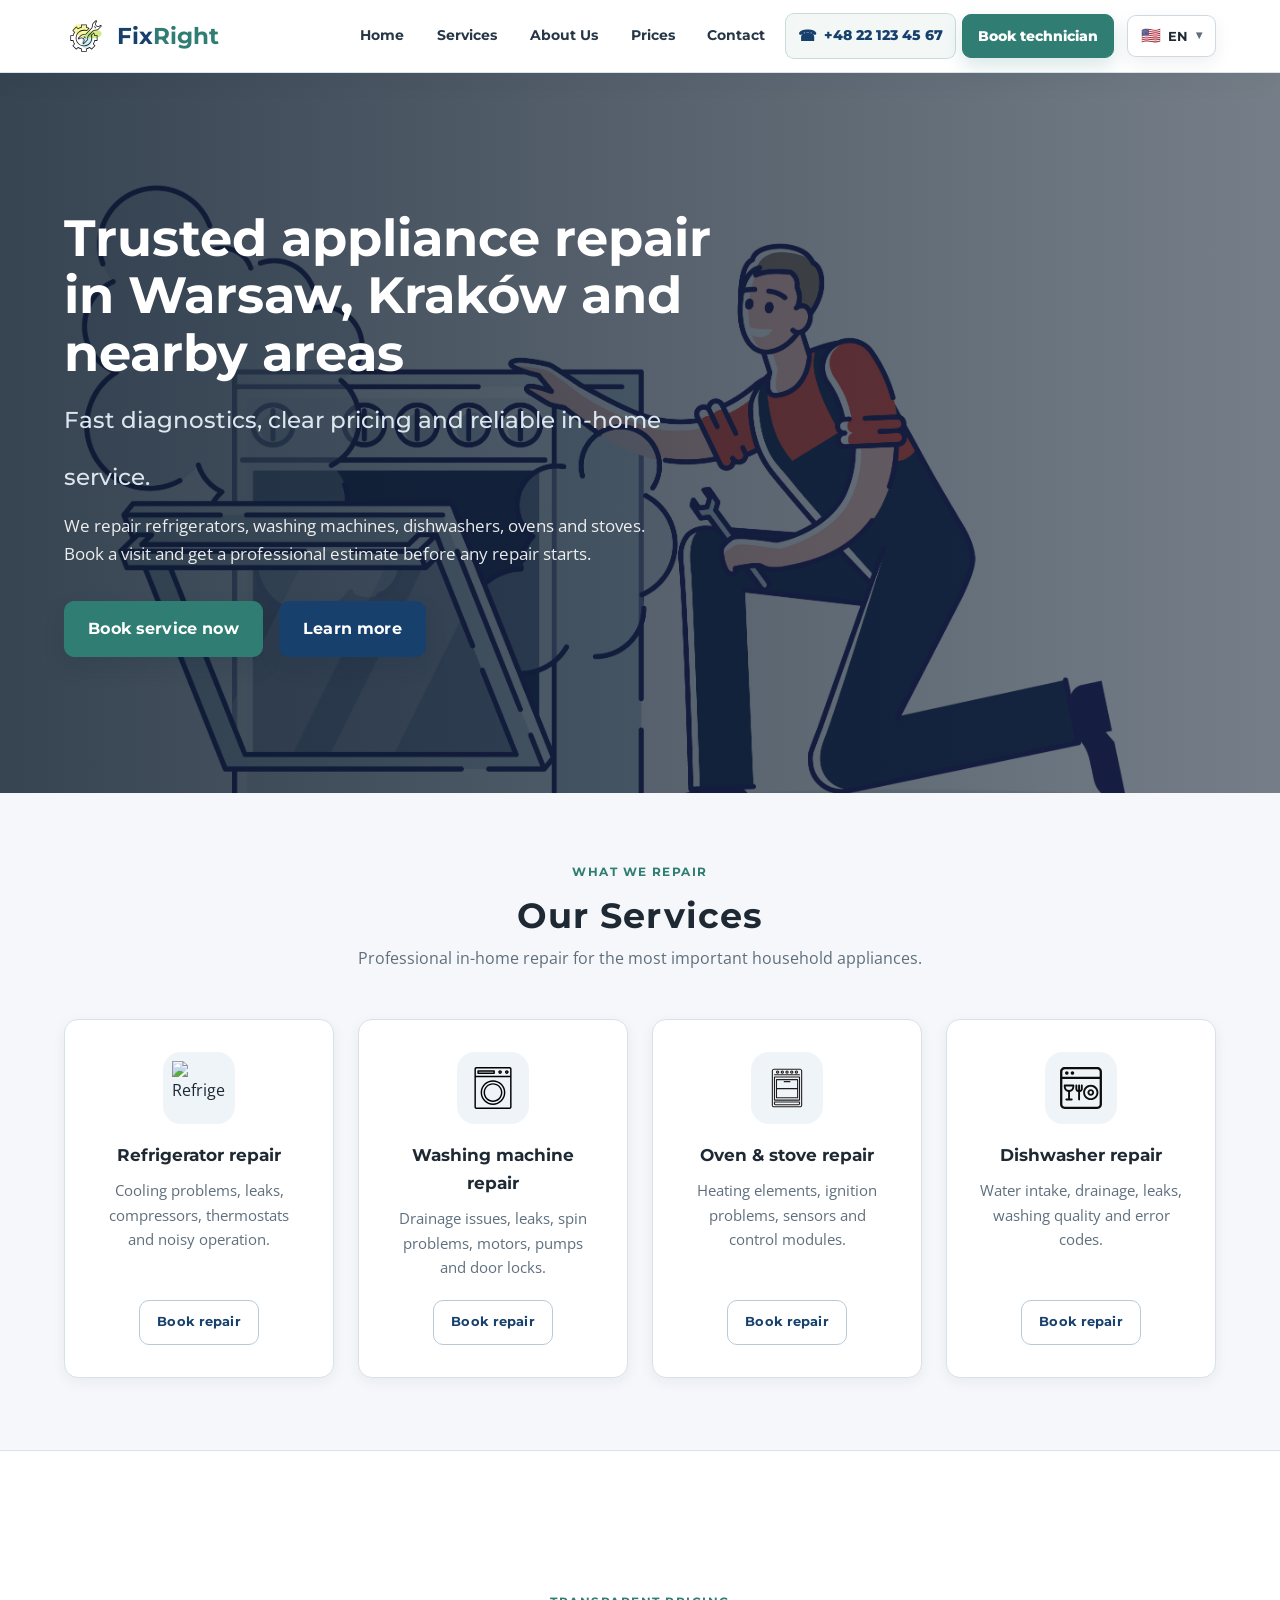
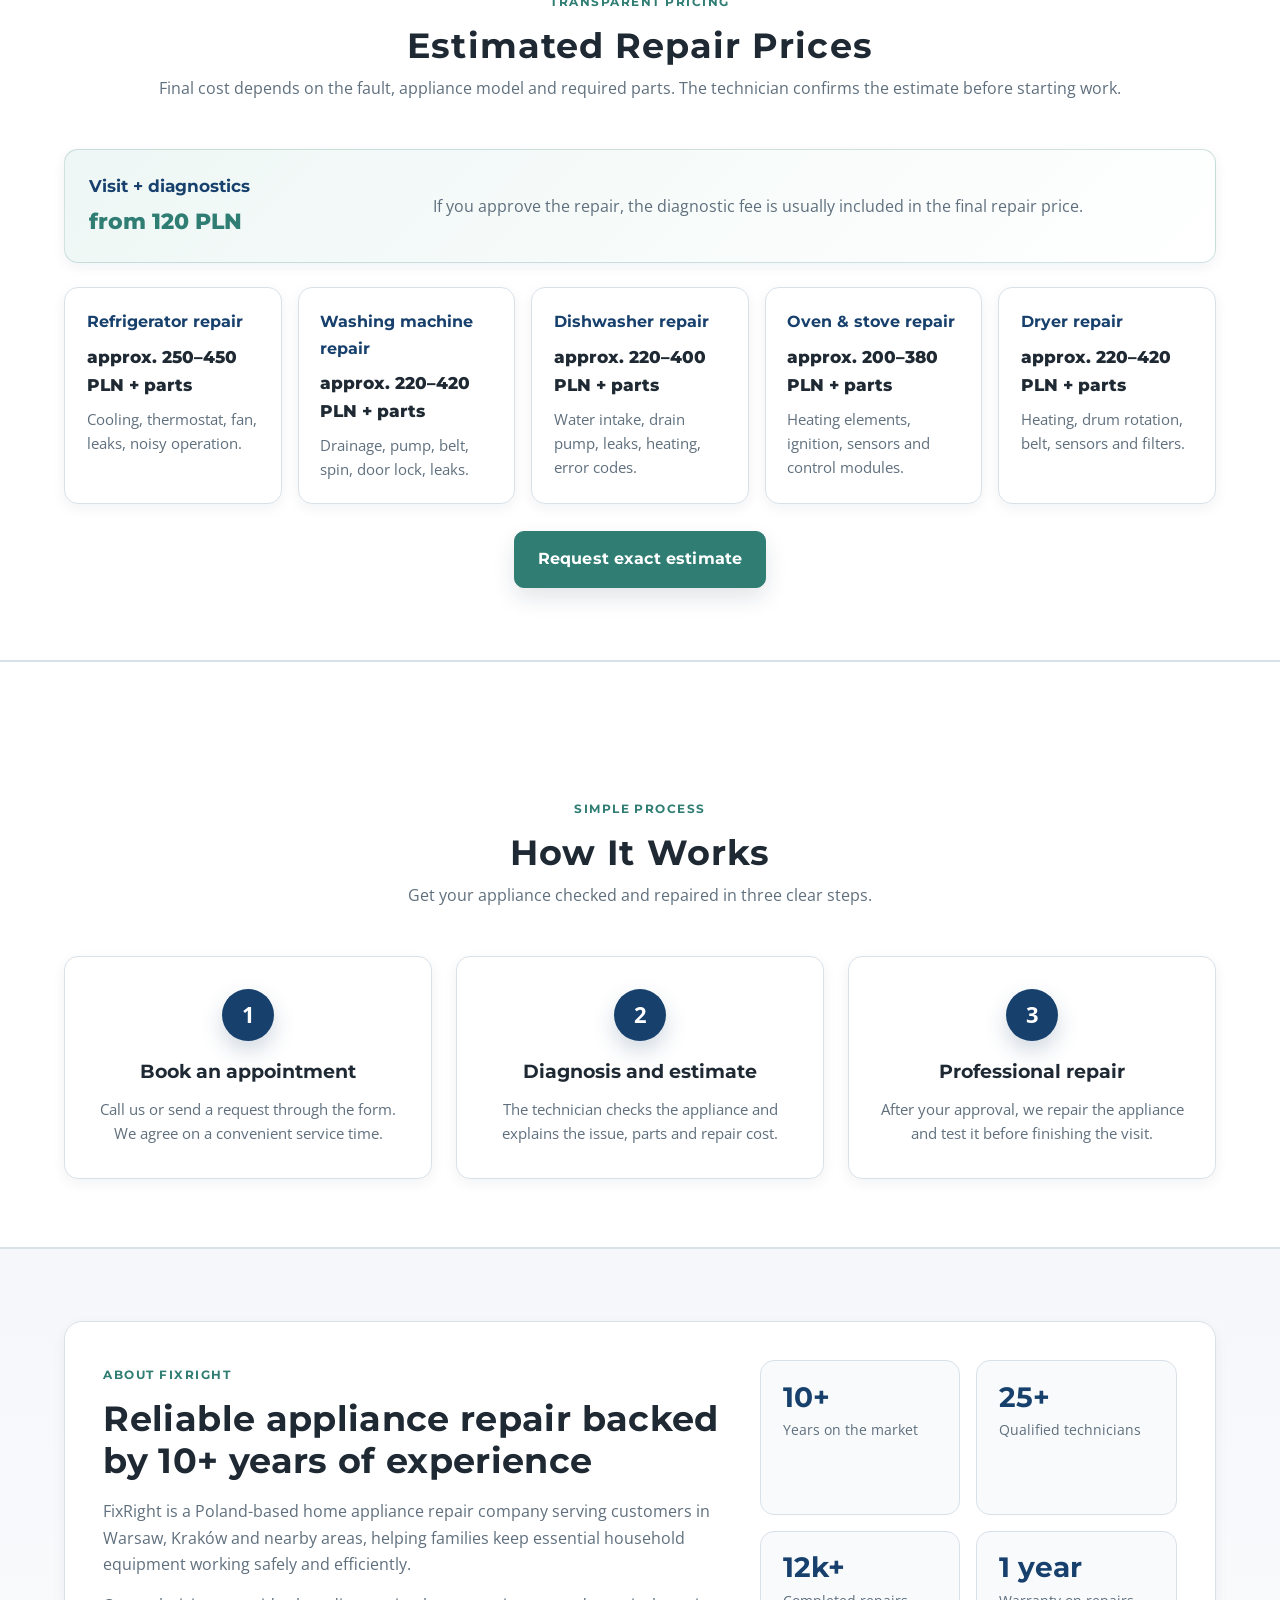
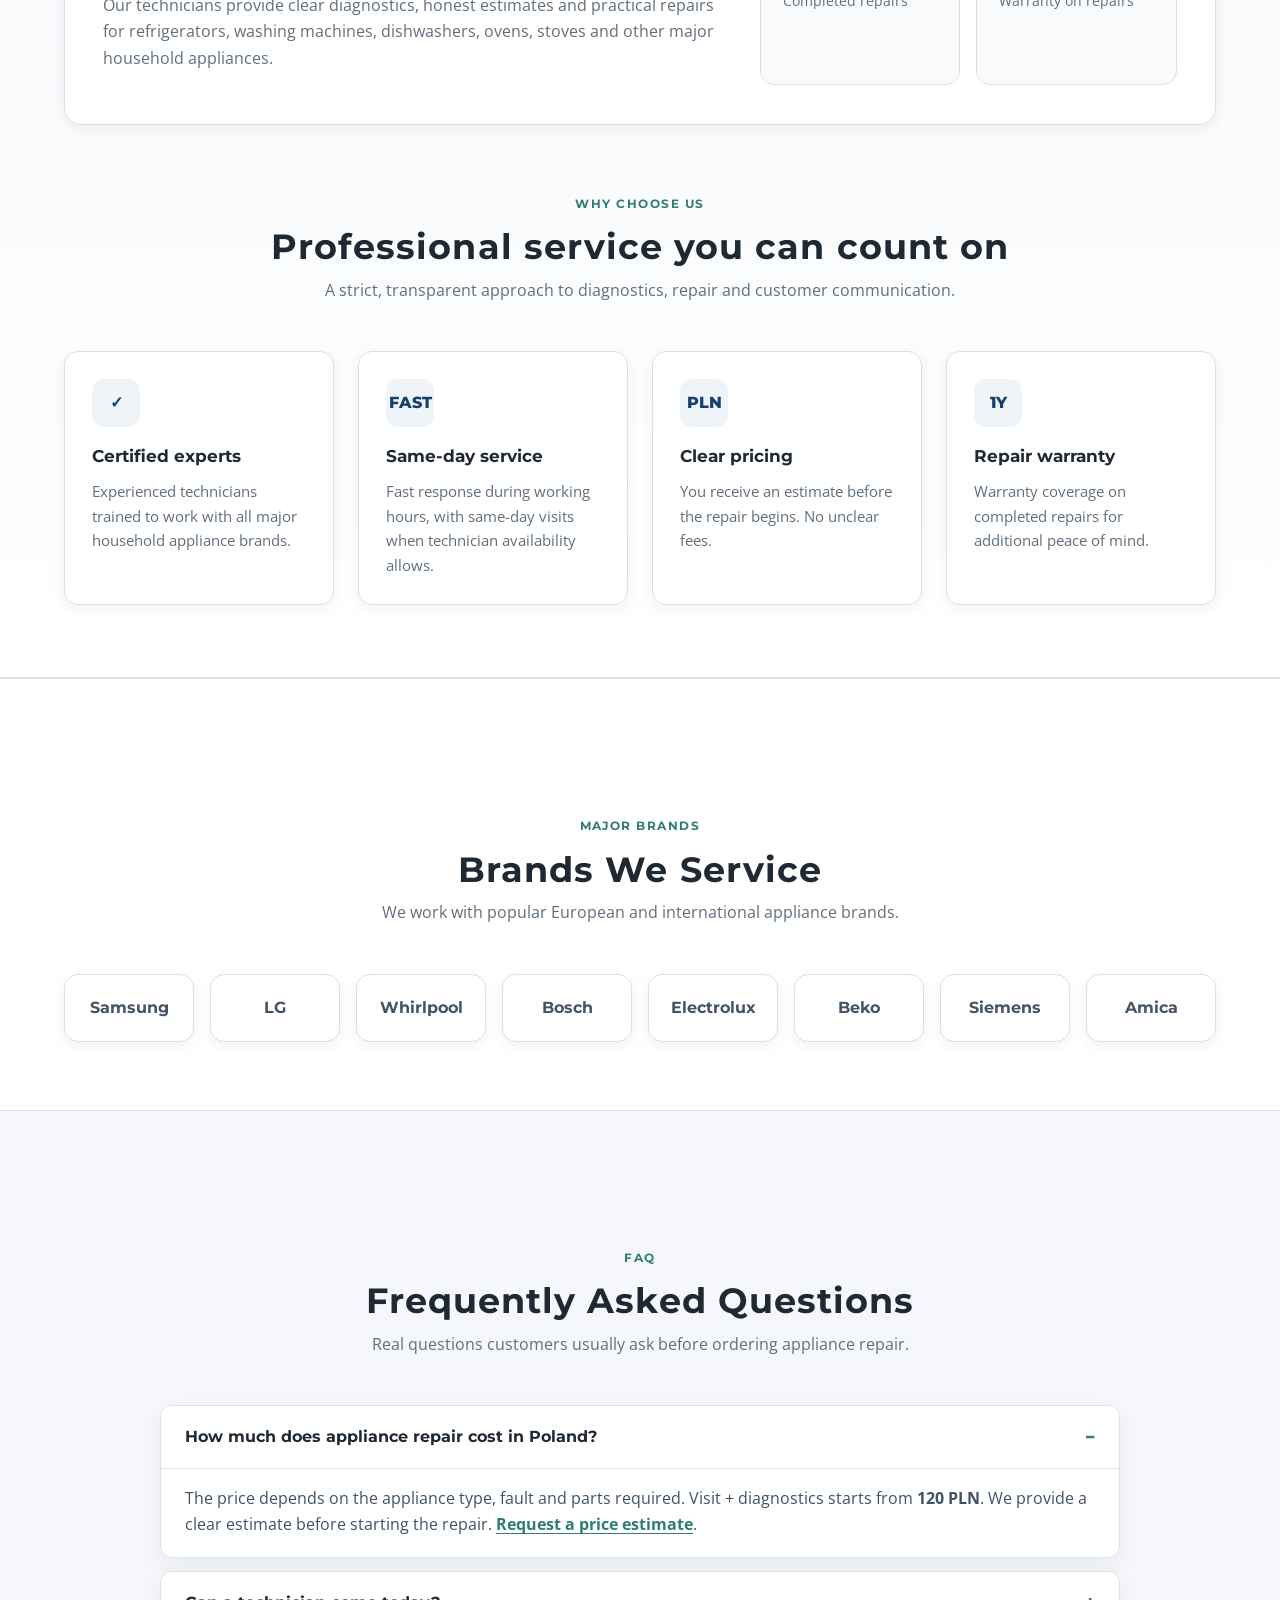
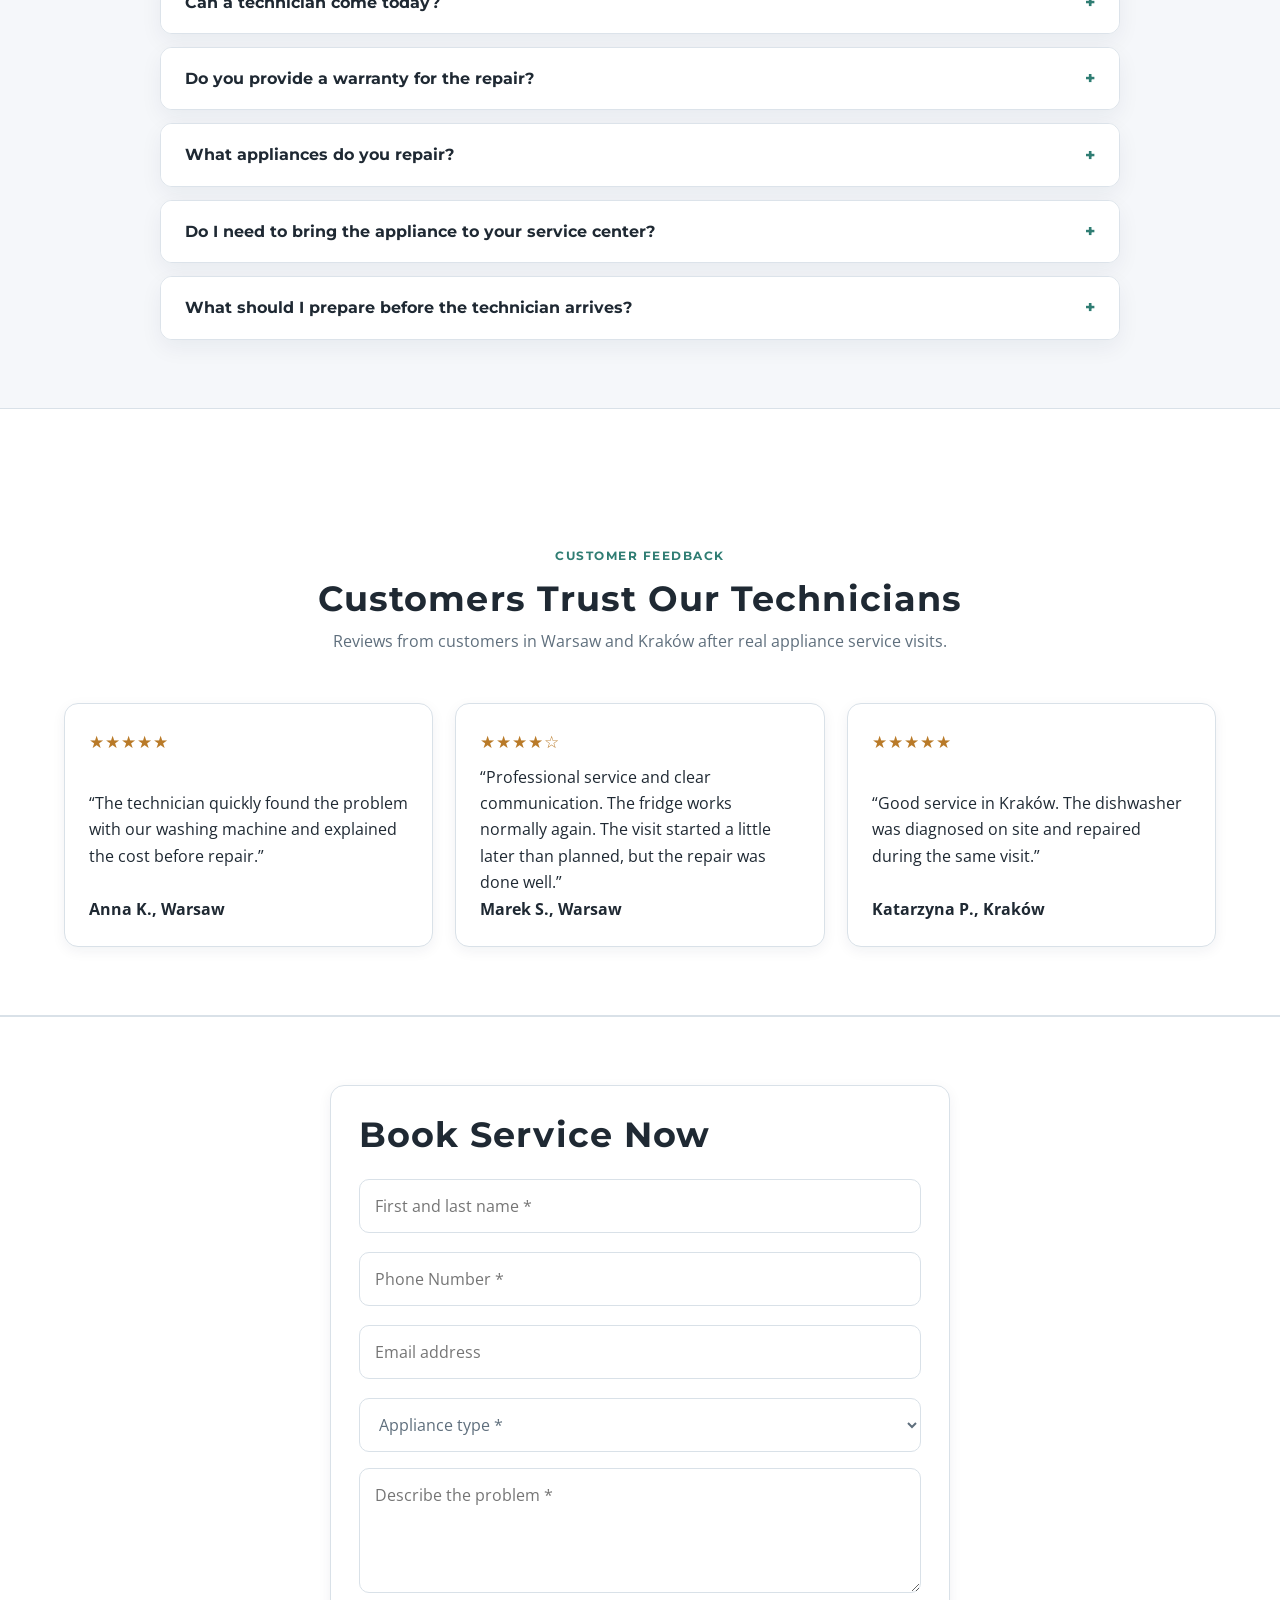
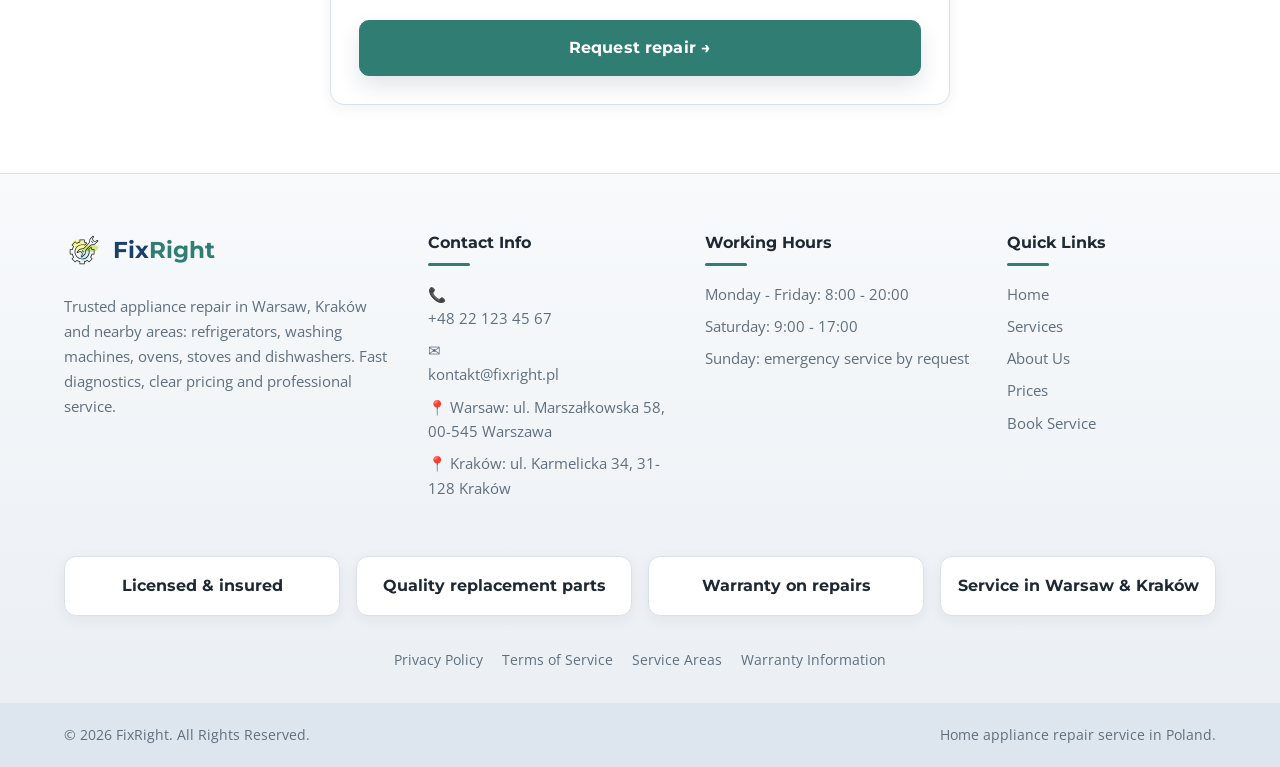
==== frontend/mainpage/index.html @ 7b1d6828 "Update frontend" ====
<!DOCTYPE html>
<html lang="en">
<head>
  <meta charset="UTF-8" />
  <meta name="viewport" content="width=device-width, initial-scale=1.0" />
  <title>FixRight — Trusted Appliance Repair</title>
  <link rel="stylesheet" href="style.css" />
  <link rel="preconnect" href="https://fonts.googleapis.com" />
  <link href="https://fonts.googleapis.com/css2?family=Montserrat:wght@400;600;700&family=Open+Sans:wght@400;600&display=swap" rel="stylesheet" />
</head>
<body>
  <header class="site-header" id="site-header">
    <div class="container header-inner">
      <a href="#home" class="logo" aria-label="FixRight Home">
        <img src="logo.svg" alt="FixRight Logo" class="logo-img">
        <span class="logo-text">Fix<strong>Right</strong></span>
      </a>

      <div class="header-actions">
        <nav class="nav" role="navigation" aria-label="Main navigation">
          <a href="#home" class="nav-link" data-i18n="nav.home">Home</a>
          <a href="#services" class="nav-link" data-i18n="nav.services">Services</a>
          <a href="#about" class="nav-link" data-i18n="nav.about">About Us</a>
          <a href="#prices" class="nav-link" data-i18n="nav.prices">Prices</a>
          <a href="#booking" class="nav-link" data-i18n="nav.contact">Contact</a>
          <a href="tel:+48221234567" class="header-phone" aria-label="Call FixRight">
            <span class="phone-icon">☎</span>
            <span class="phone-text">+48 22 123 45 67</span>
          </a>
          <a href="#booking" class="header-cta" data-i18n="header.cta">Book technician</a>

          <div class="language-menu" id="language-menu">
            <button class="language-btn" type="button" id="language-btn" aria-haspopup="true" aria-expanded="false">
              <span class="language-flag" id="current-flag">🇺🇸</span>
              <span class="language-label" id="current-lang">EN</span>
              <span class="language-arrow">▾</span>
            </button>
            <div class="language-dropdown" id="language-dropdown" role="menu">
              <button type="button" class="language-option active" data-lang="en" data-flag="🇺🇸" data-label="EN" role="menuitem"><span>🇺🇸</span><span>English</span></button>
              <button type="button" class="language-option" data-lang="pl" data-flag="🇵🇱" data-label="PL" role="menuitem"><span>🇵🇱</span><span>Polski</span></button>
              <button type="button" class="language-option" data-lang="uk" data-flag="🇺🇦" data-label="UA" role="menuitem"><span>🇺🇦</span><span>Українська</span></button>
            </div>
          </div>
        </nav>

        <button class="hamburger" aria-label="Toggle menu" aria-expanded="false" id="hamburger" type="button">
          <span></span><span></span><span></span>
        </button>
      </div>
    </div>
  </header>

  <main>
    <section class="hero" id="home">
      <div class="hero-bg"></div>
      <div class="container hero-inner">
        <div class="hero-content">
          <h1 class="hero-title" data-i18n="hero.title">Trusted appliance repair in Warsaw, Kraków and nearby areas<br><span>Fast diagnostics, clear pricing and reliable in-home service.</span></h1>
          <p class="hero-subtitle" data-i18n="hero.subtitle">We repair refrigerators, washing machines, dishwashers, ovens and stoves. Book a visit and get a professional estimate before any repair starts.</p>
          <div class="hero-actions">
            <a href="#booking" class="btn btn-primary" data-i18n="hero.book">Book service now</a>
            <a href="#services" class="btn btn-blue" data-i18n="hero.learn">Learn more</a>
          </div>
        </div>
      </div>
    </section>

    <section class="services" id="services">
      <div class="container">
        <div class="section-header">
          <span class="section-kicker" data-i18n="services.kicker">What we repair</span>
          <h2 class="section-title" data-i18n="services.title">Our Services</h2>
          <p data-i18n="services.subtitle">Professional in-home repair for the most important household appliances.</p>
        </div>
        <div class="services-grid">
          <article class="service-card">
            <div class="icon"><img src="refrigerator.svg" alt="Refrigerator"></div>
            <h3 data-i18n="services.fridge.title">Refrigerator repair</h3>
            <p data-i18n="services.fridge.text">Cooling problems, leaks, compressors, thermostats and noisy operation.</p>
            <a href="#booking" class="btn btn-card" data-i18n="services.card.button">Book repair</a>
          </article>
          <article class="service-card">
            <div class="icon"><img src="washer.svg" alt="Washing Machine"></div>
            <h3 data-i18n="services.washer.title">Washing machine repair</h3>
            <p data-i18n="services.washer.text">Drainage issues, leaks, spin problems, motors, pumps and door locks.</p>
            <a href="#booking" class="btn btn-card" data-i18n="services.card.button">Book repair</a>
          </article>
          <article class="service-card">
            <div class="icon"><img src="oven.svg" alt="Oven"></div>
            <h3 data-i18n="services.oven.title">Oven & stove repair</h3>
            <p data-i18n="services.oven.text">Heating elements, ignition problems, sensors and control modules.</p>
            <a href="#booking" class="btn btn-card" data-i18n="services.card.button">Book repair</a>
          </article>
          <article class="service-card">
            <div class="icon"><img src="dishwasher.svg" alt="Dishwasher"></div>
            <h3 data-i18n="services.dishwasher.title">Dishwasher repair</h3>
            <p data-i18n="services.dishwasher.text">Water intake, drainage, leaks, washing quality and error codes.</p>
            <a href="#booking" class="btn btn-card" data-i18n="services.card.button">Book repair</a>
          </article>
        </div>
      </div>
    </section>


    <section class="pricing-section" id="prices">
      <div class="container">
        <div class="section-header">
          <span class="section-kicker" data-i18n="prices.kicker">Transparent pricing</span>
          <h2 class="section-title" data-i18n="prices.title">Estimated Repair Prices</h2>
          <p data-i18n="prices.subtitle">Final cost depends on the fault, appliance model and required parts. The technician confirms the estimate before starting work.</p>
        </div>

        <div class="pricing-note">
          <div>
            <strong data-i18n="prices.diagnostic.title">Visit + diagnostics</strong>
            <span data-i18n="prices.diagnostic.text">from 120 PLN</span>
          </div>
          <p data-i18n="prices.diagnostic.note">If you approve the repair, the diagnostic fee is usually included in the final repair price.</p>
        </div>

        <div class="pricing-grid">
          <article class="price-card">
            <h3 data-i18n="prices.fridge.title">Refrigerator repair</h3>
            <p data-i18n="prices.fridge.range">approx. 250–450 PLN + parts</p>
            <span data-i18n="prices.fridge.note">Cooling, thermostat, fan, leaks, noisy operation.</span>
          </article>
          <article class="price-card">
            <h3 data-i18n="prices.washer.title">Washing machine repair</h3>
            <p data-i18n="prices.washer.range">approx. 220–420 PLN + parts</p>
            <span data-i18n="prices.washer.note">Drainage, pump, belt, spin, door lock, leaks.</span>
          </article>
          <article class="price-card">
            <h3 data-i18n="prices.dishwasher.title">Dishwasher repair</h3>
            <p data-i18n="prices.dishwasher.range">approx. 220–400 PLN + parts</p>
            <span data-i18n="prices.dishwasher.note">Water intake, drain pump, leaks, heating, error codes.</span>
          </article>
          <article class="price-card">
            <h3 data-i18n="prices.oven.title">Oven & stove repair</h3>
            <p data-i18n="prices.oven.range">approx. 200–380 PLN + parts</p>
            <span data-i18n="prices.oven.note">Heating elements, ignition, sensors and control modules.</span>
          </article>
          <article class="price-card">
            <h3 data-i18n="prices.dryer.title">Dryer repair</h3>
            <p data-i18n="prices.dryer.range">approx. 220–420 PLN + parts</p>
            <span data-i18n="prices.dryer.note">Heating, drum rotation, belt, sensors and filters.</span>
          </article>
        </div>

        <div class="pricing-cta">
          <a href="#booking" class="btn btn-primary" data-i18n="prices.cta">Request exact estimate</a>
        </div>
      </div>
    </section>

    <section class="how-it-works">
      <div class="container">
        <div class="section-header">
          <span class="section-kicker" data-i18n="process.kicker">Simple process</span>
          <h2 class="section-title" data-i18n="process.title">How It Works</h2>
          <p data-i18n="process.subtitle">Get your appliance checked and repaired in three clear steps.</p>
        </div>
        <div class="process-grid">
          <div class="process-step">
            <div class="step-number">1</div>
            <h3 data-i18n="process.one.title">Book an appointment</h3>
            <p data-i18n="process.one.text">Call us or send a request through the form. We agree on a convenient service time.</p>
          </div>
          <div class="process-step">
            <div class="step-number">2</div>
            <h3 data-i18n="process.two.title">Diagnosis and estimate</h3>
            <p data-i18n="process.two.text">The technician checks the appliance and explains the issue, parts and repair cost.</p>
          </div>
          <div class="process-step">
            <div class="step-number">3</div>
            <h3 data-i18n="process.three.title">Professional repair</h3>
            <p data-i18n="process.three.text">After your approval, we repair the appliance and test it before finishing the visit.</p>
          </div>
        </div>
      </div>
    </section>

    <section class="about-section" id="about">
      <div class="container">
        <div class="about-panel">
          <div class="about-content">
            <span class="section-kicker" data-i18n="about.kicker">About FixRight</span>
            <h2 class="section-title" data-i18n="about.title">Reliable appliance repair backed by 10+ years of experience</h2>
            <p data-i18n="about.p1">FixRight is a Warsaw-based home appliance repair company helping families keep essential household equipment working safely and efficiently.</p>
            <p data-i18n="about.p2">Our technicians provide clear diagnostics, honest estimates and practical repairs for refrigerators, washing machines, dishwashers, ovens, stoves and other major household appliances.</p>
          </div>
          <div class="about-stats" aria-label="Company highlights">
            <div class="stat-card"><strong data-i18n="about.stat1.num">10+</strong><span data-i18n="about.stat1.text">Years on the market</span></div>
            <div class="stat-card"><strong data-i18n="about.stat2.num">25+</strong><span data-i18n="about.stat2.text">Qualified technicians</span></div>
            <div class="stat-card"><strong data-i18n="about.stat3.num">12k+</strong><span data-i18n="about.stat3.text">Completed repairs</span></div>
            <div class="stat-card"><strong data-i18n="about.stat4.num">1 year</strong><span data-i18n="about.stat4.text">Warranty on repairs</span></div>
          </div>
        </div>

        <div class="section-header why-header">
          <span class="section-kicker" data-i18n="why.kicker">Why choose us</span>
          <h2 class="section-title" data-i18n="why.title">Professional service you can count on</h2>
          <p data-i18n="why.subtitle">A strict, transparent approach to diagnostics, repair and customer communication.</p>
        </div>
        <div class="why-grid">
          <div class="why-card"><div class="why-icon">✓</div><h3 data-i18n="why.cert.title">Certified experts</h3><p data-i18n="why.cert.text">Experienced technicians trained to work with all major household appliance brands.</p></div>
          <div class="why-card"><div class="why-icon">FAST</div><h3 data-i18n="why.fast.title">Same-day service</h3><p data-i18n="why.fast.text">Fast response during working hours, with same-day visits when technician availability allows.</p></div>
          <div class="why-card"><div class="why-icon">PLN</div><h3 data-i18n="why.price.title">Clear pricing</h3><p data-i18n="why.price.text">You receive an estimate before the repair begins. No unclear fees.</p></div>
          <div class="why-card"><div class="why-icon">1Y</div><h3 data-i18n="why.warranty.title">Repair warranty</h3><p data-i18n="why.warranty.text">Warranty coverage on completed repairs for additional peace of mind.</p></div>
        </div>
      </div>
    </section>

    <section class="brands">
      <div class="container">
        <div class="section-header">
          <span class="section-kicker" data-i18n="brands.kicker">Major brands</span>
          <h2 class="section-title" data-i18n="brands.title">Brands We Service</h2>
          <p data-i18n="brands.subtitle">We work with popular European and international appliance brands.</p>
        </div>
        <div class="brands-grid">
          <div class="brand-item">Samsung</div><div class="brand-item">LG</div><div class="brand-item">Whirlpool</div><div class="brand-item">Bosch</div><div class="brand-item">Electrolux</div><div class="brand-item">Beko</div><div class="brand-item">Siemens</div><div class="brand-item">Amica</div>
        </div>
      </div>
    </section>

    <section class="faq-section" id="faq">
      <div class="container">
        <div class="section-header">
          <span class="section-kicker" data-i18n="faq.kicker">FAQ</span>
          <h2 class="section-title" data-i18n="faq.title">Frequently Asked Questions</h2>
          <p data-i18n="faq.subtitle">Real questions customers usually ask before ordering appliance repair.</p>
        </div>
        <div class="faq-accordion">
          <div class="faq-item active">
            <button class="faq-question" type="button" aria-expanded="true"><span data-i18n="faq.q1">How much does appliance repair cost in Poland?</span><span class="faq-symbol">−</span></button>
            <div class="faq-answer"><p data-i18n="faq.a1">The price depends on the appliance type, fault and parts required. Visit + diagnostics starts from <strong>120 PLN</strong>. We provide a clear estimate before starting the repair. <a href="#booking">Request a price estimate</a>.</p></div>
          </div>
          <div class="faq-item">
            <button class="faq-question" type="button" aria-expanded="false"><span data-i18n="faq.q2">Can a technician come today?</span><span class="faq-symbol">+</span></button>
            <div class="faq-answer"><p data-i18n="faq.a2">Same-day visits are often possible in Warsaw, depending on technician availability and your district. Send a request and we will confirm the nearest available time.</p></div>
          </div>
          <div class="faq-item">
            <button class="faq-question" type="button" aria-expanded="false"><span data-i18n="faq.q3">Do you provide a warranty for the repair?</span><span class="faq-symbol">+</span></button>
            <div class="faq-answer"><p data-i18n="faq.a3">Yes. Completed repairs are covered by a service warranty. Warranty terms depend on the repair type and installed parts.</p></div>
          </div>
          <div class="faq-item">
            <button class="faq-question" type="button" aria-expanded="false"><span data-i18n="faq.q4">What appliances do you repair?</span><span class="faq-symbol">+</span></button>
            <div class="faq-answer"><p data-i18n="faq.a4">We repair refrigerators, washing machines, dishwashers, ovens, stoves, dryers and other common household appliances from major brands.</p></div>
          </div>
          <div class="faq-item">
            <button class="faq-question" type="button" aria-expanded="false"><span data-i18n="faq.q5">Do I need to bring the appliance to your service center?</span><span class="faq-symbol">+</span></button>
            <div class="faq-answer"><p data-i18n="faq.a5">In most cases, no. We provide in-home service, so the technician comes to your address and checks the appliance on site.</p></div>
          </div>
          <div class="faq-item">
            <button class="faq-question" type="button" aria-expanded="false"><span data-i18n="faq.q6">What should I prepare before the technician arrives?</span><span class="faq-symbol">+</span></button>
            <div class="faq-answer"><p data-i18n="faq.a6">Please provide access to the appliance, remove items around it and, if possible, prepare the model number or a photo of the error code.</p></div>
          </div>
        </div>
      </div>
    </section>

    <section class="reviews-section" id="reviews">
      <div class="container">
        <div class="section-header">
          <span class="section-kicker" data-i18n="reviews.kicker">Customer feedback</span>
          <h2 class="section-title" data-i18n="reviews.title">Customers Trust Our Technicians</h2>
          <p data-i18n="reviews.subtitle">Reviews from customers in Warsaw and Kraków after real appliance service visits.</p>
        </div>
        <div class="test-grid">
          <div class="test-card"><div class="stars" aria-label="5 out of 5">★★★★★</div><p data-i18n="reviews.r1">“The technician quickly found the problem with our washing machine and explained the cost before repair.”</p><strong data-i18n="reviews.n1">Anna K., Warsaw</strong></div>
          <div class="test-card"><div class="stars" aria-label="4 out of 5">★★★★☆</div><p data-i18n="reviews.r2">“Professional service and clear communication. The fridge works normally again. The visit started a little later than planned, but the repair was done well.”</p><strong data-i18n="reviews.n2">Marek S., Warsaw</strong></div>
          <div class="test-card"><div class="stars" aria-label="5 out of 5">★★★★★</div><p data-i18n="reviews.r3">“Good service in Kraków. The dishwasher was diagnosed on site and repaired during the same visit.”</p><strong data-i18n="reviews.n3">Katarzyna P., Kraków</strong></div>
        </div>
      </div>
    </section>

    <section class="booking-section" id="booking">
      <div class="container booking-inner single-form">
        <div class="booking-form-wrap">
          <h2 class="section-title" data-i18n="form.title">Book Service Now</h2>
          <form id="booking-form" class="booking-form" novalidate>
            <div class="form-group"><input type="text" id="name" name="name" class="form-input" data-i18n-placeholder="form.name" placeholder="First and last name *" autocomplete="name"><span class="form-error" id="name-error"></span></div>
            <div class="form-group"><input type="tel" id="phone" name="phone" class="form-input" data-i18n-placeholder="form.phone" placeholder="Phone Number *" autocomplete="tel"><span class="form-error" id="phone-error"></span></div>
            <div class="form-group"><input type="email" id="email" name="email" class="form-input" data-i18n-placeholder="form.email" placeholder="Email address" autocomplete="email"><span class="form-error" id="email-error"></span></div>
            <div class="form-group">
              <select id="appliance_type" name="appliance_type" class="form-input form-select" required>
                <option value="" data-i18n="form.appliance.placeholder">Appliance type *</option>
                <option value="refrigerator" data-i18n="form.appliance.fridge">Refrigerator</option>
                <option value="washing-machine" data-i18n="form.appliance.washer">Washing machine</option>
                <option value="dishwasher" data-i18n="form.appliance.dishwasher">Dishwasher</option>
                <option value="oven-stove" data-i18n="form.appliance.oven">Oven or stove</option>
                <option value="dryer" data-i18n="form.appliance.dryer">Dryer</option>
                <option value="other" data-i18n="form.appliance.other">Other appliance</option>
              </select>
            </div>
            <div class="form-group"><textarea id="problem_description" name="problem_description" class="form-input form-textarea" rows="4" data-i18n-placeholder="form.problem" placeholder="Describe the problem *"></textarea><span class="form-error" id="problem-error"></span></div>
            <button type="submit" class="btn btn-primary btn-full" id="submit-btn"><span class="btn-text" data-i18n="form.submit">Request repair →</span><span class="btn-loader" hidden>Sending…</span></button>
          </form>
          <div class="form-success" id="form-success" hidden>
            <h3 data-i18n="form.success.title">Request received!</h3>
            <p data-i18n="form.success.text">We will contact you shortly to confirm the appointment time.</p>
          </div>
        </div>
      </div>
    </section>
  </main>

  <footer class="site-footer">
    <div class="container footer-top">
      <div class="footer-brand">
        <a href="#home" class="footer-logo" aria-label="FixRight Home"><img src="logo.svg" alt="FixRight Logo" class="footer-logo-img"><span>Fix<strong>Right</strong></span></a>
        <p data-i18n="footer.desc">Trusted appliance repair across Poland: refrigerators, washing machines, ovens, stoves and dishwashers in Warsaw, Kraków and nearby areas.</p>
      </div>
      <div class="footer-col">
        <h4 data-i18n="footer.contact">Contact Info</h4>
        <p>📞 <a href="tel:+48221234567">+48 22 123 45 67</a></p>
        <p>✉ <a href="mailto:kontakt@fixright.pl">kontakt@fixright.pl</a></p>
        <p data-i18n="footer.address.warsaw">📍 Warsaw: ul. Marszałkowska 58, 00-545 Warszawa</p>
        <p data-i18n="footer.address.krakow">📍 Kraków: ul. Karmelicka 34, 31-128 Kraków</p>
      </div>
      <div class="footer-col">
        <h4 data-i18n="footer.hours">Working Hours</h4>
        <p data-i18n="footer.hours.week">Monday - Friday: 8:00 - 20:00</p>
        <p data-i18n="footer.hours.sat">Saturday: 9:00 - 17:00</p>
        <p data-i18n="footer.hours.sun">Sunday: emergency service by request</p>
      </div>
      <div class="footer-col">
        <h4 data-i18n="footer.links">Quick Links</h4>
        <a href="#home" data-i18n="nav.home">Home</a>
        <a href="#services" data-i18n="nav.services">Services</a>
        <a href="#about" data-i18n="nav.about">About Us</a>
        <a href="#prices" data-i18n="nav.prices">Prices</a>
        <a href="#booking" data-i18n="footer.book">Book Service</a>
      </div>
    </div>
    <div class="container footer-service-strip">
      <div class="footer-badge" data-i18n="footer.badge1">Licensed & insured</div>
      <div class="footer-badge" data-i18n="footer.badge2">Quality replacement parts</div>
      <div class="footer-badge" data-i18n="footer.badge3">Warranty on repairs</div>
      <div class="footer-badge" data-i18n="footer.badge4">Service in Warsaw & Kraków</div>
    </div>
    <div class="container footer-legal">
      <a href="privacy-policy.html" data-i18n="footer.privacy">Privacy Policy</a>
      <a href="terms-of-service.html" data-i18n="footer.terms">Terms of Service</a>
      <a href="service-areas.html" data-i18n="footer.areas">Service Areas</a>
      <a href="warranty-information.html" data-i18n="footer.warranty">Warranty Information</a>
    </div>
    <div class="footer-bottom">
      <div class="container footer-bottom-inner">
        <p data-i18n="footer.copy">© 2026 FixRight. All Rights Reserved.</p>
        <p data-i18n="footer.note">Home appliance repair service in Poland.</p>
      </div>
    </div>
  </footer>

  <script src="script.js"></script>
</body>
</html>
---- frontend/mainpage/style.css ----
:root {
  --clr-bg: #f5f7fa;
  --clr-surface: #ffffff;
  --clr-surface-soft: #eef3f7;
  --clr-ink: #1f2933;
  --clr-ink-muted: #5f6f7d;
  --clr-border: #d9e1e8;

  --clr-primary: #17406d;
  --clr-primary-dk: #0f2d4f;
  --clr-accent: #2f7d73;
  --clr-accent-dk: #24645c;
  --clr-warm: #b97a28;

  --font-main: 'Montserrat', sans-serif;
  --font-text: 'Open Sans', sans-serif;

  --max-w: 1200px;
  --radius: 14px;
  --shadow-sm: 0 4px 14px rgba(18, 38, 63, 0.06);
  --shadow-md: 0 14px 35px rgba(18, 38, 63, 0.11);
  --shadow-lg: 0 22px 55px rgba(18, 38, 63, 0.16);
}

*, *::before, *::after { box-sizing: border-box; margin: 0; padding: 0; }
html { scroll-behavior: smooth; }
body {
  font-family: var(--font-text);
  background: var(--clr-bg);
  color: var(--clr-ink);
  line-height: 1.65;
  overflow-x: hidden;
}
a { text-decoration: none; color: inherit; }
img { max-width: 100%; display: block; }
button, input, textarea { font: inherit; }
.container { max-width: var(--max-w); margin: 0 auto; padding: 0 1.5rem; width: 100%; }

/* Header */
.site-header {
  background: rgba(255, 255, 255, 0.96);
  backdrop-filter: blur(10px);
  position: sticky;
  top: 0;
  z-index: 100;
  border-bottom: 1px solid rgba(217, 225, 232, 0.9);
  box-shadow: 0 8px 24px rgba(18, 38, 63, 0.05);
}
.header-inner {
  display: flex;
  justify-content: space-between;
  align-items: center;
  min-height: 72px;
  gap: 2rem;
}
.logo {
  display: flex;
  align-items: center;
  gap: 0.55rem;
  font-family: var(--font-main);
  font-size: 1.45rem;
  font-weight: 700;
  color: var(--clr-primary);
  flex-shrink: 0;
}
.logo-img { height: 44px; width: auto; object-fit: contain; }
.logo strong { color: var(--clr-accent); }
.header-actions { display: flex; align-items: center; gap: 1rem; }
.nav { display: flex; align-items: center; gap: 0.35rem; }
.nav-link {
  font-family: var(--font-main);
  font-weight: 700;
  font-size: 0.9rem;
  color: #273747;
  white-space: nowrap;
  padding: 0.65rem 0.85rem;
  border-radius: 8px;
  transition: background 0.18s ease, color 0.18s ease, box-shadow 0.18s ease;
}
.nav-link:hover,
.nav-link.active {
  color: var(--clr-primary);
  background: #eef4f8;
  box-shadow: inset 0 0 0 1px rgba(23, 64, 109, 0.08);
}


.header-phone {
  display: inline-flex;
  align-items: center;
  gap: 0.42rem;
  padding: 0.58rem 0.78rem;
  border-radius: 9px;
  font-family: var(--font-main);
  font-size: 0.88rem;
  font-weight: 800;
  color: var(--clr-primary);
  background: #f3f8f7;
  border: 1px solid rgba(47, 125, 115, 0.22);
  white-space: nowrap;
  transition: background 0.18s ease, border-color 0.18s ease, transform 0.18s ease;
}
.header-phone:hover {
  background: #e9f4f2;
  border-color: rgba(47, 125, 115, 0.42);
  transform: translateY(-1px);
}
.phone-icon { font-size: 0.95rem; }
.header-cta {
  display: inline-flex;
  align-items: center;
  justify-content: center;
  padding: 0.62rem 0.95rem;
  border-radius: 9px;
  font-family: var(--font-main);
  font-size: 0.86rem;
  font-weight: 800;
  color: #ffffff;
  background: var(--clr-accent);
  border: 1px solid var(--clr-accent);
  white-space: nowrap;
  box-shadow: 0 8px 18px rgba(47, 125, 115, 0.18);
  transition: background 0.18s ease, transform 0.18s ease, box-shadow 0.18s ease;
}
.header-cta:hover {
  background: var(--clr-accent-dk);
  transform: translateY(-1px);
  box-shadow: 0 10px 22px rgba(47, 125, 115, 0.24);
}

/* Language button */
.language-menu { position: relative; display: inline-flex; align-items: center; margin-left: 0.45rem; }
.language-btn {
  display: inline-flex;
  align-items: center;
  gap: 0.45rem;
  border: 1px solid rgba(23, 64, 109, 0.2);
  background: #ffffff;
  color: var(--clr-ink);
  padding: 0.58rem 0.8rem;
  border-radius: 9px;
  font-family: var(--font-main);
  font-weight: 700;
  cursor: pointer;
  box-shadow: 0 6px 18px rgba(18, 38, 63, 0.07);
  transition: border-color 0.18s ease, box-shadow 0.18s ease, background 0.18s ease;
}
.language-btn:hover,
.language-menu.open .language-btn {
  border-color: rgba(47, 125, 115, 0.45);
  background: #f8fbfb;
  box-shadow: 0 10px 24px rgba(18, 38, 63, 0.11);
}
.language-flag { font-size: 1rem; line-height: 1; }
.language-label { font-size: 0.84rem; letter-spacing: 0.04em; }
.language-arrow { font-size: 0.72rem; color: var(--clr-ink-muted); transition: transform 0.18s ease; }
.language-menu.open .language-arrow { transform: rotate(180deg); }
.language-dropdown {
  position: absolute;
  right: 0;
  top: calc(100% + 0.65rem);
  width: 185px;
  padding: 0.4rem;
  background: var(--clr-surface);
  border: 1px solid var(--clr-border);
  border-radius: 12px;
  box-shadow: var(--shadow-md);
  opacity: 0;
  visibility: hidden;
  transform: translateY(-8px);
  transition: opacity 0.18s ease, transform 0.18s ease, visibility 0.18s ease;
}
.language-menu.open .language-dropdown { opacity: 1; visibility: visible; transform: translateY(0); }
.language-option {
  display: flex;
  align-items: center;
  gap: 0.6rem;
  width: 100%;
  border: 0;
  background: transparent;
  color: var(--clr-ink);
  padding: 0.68rem 0.72rem;
  border-radius: 9px;
  font-family: var(--font-main);
  font-weight: 600;
  text-align: left;
  cursor: pointer;
  transition: background 0.18s ease, color 0.18s ease;
}
.language-option:hover,
.language-option.active { background: #eef4f8; color: var(--clr-primary); }

.hamburger {
  display: none;
  width: 42px;
  height: 42px;
  border: 1px solid var(--clr-border);
  border-radius: 10px;
  background: #ffffff;
  cursor: pointer;
  padding: 0;
}
.hamburger span { display: block; width: 22px; height: 2px; background: var(--clr-ink); margin: 5px auto; border-radius: 2px; }

/* Buttons */
.btn {
  display: inline-flex;
  align-items: center;
  justify-content: center;
  padding: 0.88rem 1.45rem;
  border-radius: 10px;
  font-family: var(--font-main);
  font-weight: 700;
  letter-spacing: 0.01em;
  cursor: pointer;
  border: 1px solid transparent;
  text-align: center;
  transition: transform 0.16s ease, box-shadow 0.16s ease, background 0.16s ease, border-color 0.16s ease;
  box-shadow: 0 10px 22px rgba(18, 38, 63, 0.12);
}
.btn:hover { transform: translateY(-2px); box-shadow: 0 16px 30px rgba(18, 38, 63, 0.16); }
.btn:active { transform: translateY(0); box-shadow: 0 7px 16px rgba(18, 38, 63, 0.12); }
.btn-primary { background: var(--clr-accent); color: #fff; border-color: var(--clr-accent); }
.btn-primary:hover { background: var(--clr-accent-dk); border-color: var(--clr-accent-dk); }
.btn-blue { background: var(--clr-primary); color: #fff; border-color: var(--clr-primary); }
.btn-blue:hover { background: var(--clr-primary-dk); border-color: var(--clr-primary-dk); }
.btn-full { width: 100%; }

/* Hero Section */
.hero {
  position: relative;
  padding: 6.5rem 0;
  min-height: 80vh;
  display: flex;
  align-items: center;
  color: #fff;
}
.hero-bg {
  position: absolute;
  inset: 0;
  background-image: url('main.jpg');
  background-size: cover;
  background-position: center top;
  background-repeat: no-repeat;
  z-index: -2;
}
.hero::after {
  content: '';
  position: absolute;
  inset: 0;
  background: linear-gradient(90deg, rgba(10, 26, 43, 0.82), rgba(10, 26, 43, 0.56));
  z-index: -1;
}
.hero-inner { display: flex; justify-content: flex-start; }
.hero-content { max-width: 680px; text-align: left; }
.hero-title {
  font-family: var(--font-main);
  font-size: clamp(2.15rem, 4vw, 3.25rem);
  line-height: 1.12;
  margin-bottom: 1rem;
}
.hero-title span { font-size: clamp(1.1rem, 2.1vw, 1.45rem); font-weight: 500; color: #dce6ee; }
.hero-subtitle { font-size: 1.08rem; margin-bottom: 2rem; color: rgba(255,255,255,0.9); max-width: 620px; }
.hero-actions { display: flex; gap: 1rem; justify-content: flex-start; flex-wrap: wrap; }

/* Sections */
section, footer { scroll-margin-top: 92px; }
.section-header { text-align: center; margin-bottom: 3rem; margin-top: 4rem; }
.section-title {
  font-family: var(--font-main);
  font-size: clamp(1.75rem, 3vw, 2.2rem);
  line-height: 1.2;
  color: var(--clr-ink);
  letter-spacing: 0.03em;
}
.section-header p { color: var(--clr-ink-muted); margin-top: 0.5rem; }

/* Professional Cards */
.service-card,
.process-step,
.why-card,
.brand-item,
.faq-item,
.test-card,
.booking-form-wrap {
  background: var(--clr-surface);
  border: 1px solid var(--clr-border);
  border-radius: var(--radius);
  box-shadow: var(--shadow-sm);
  transition: transform 0.18s ease, box-shadow 0.18s ease, border-color 0.18s ease;
}
.service-card:hover,
.process-step:hover,
.why-card:hover,
.brand-item:hover,
.faq-item:hover,
.test-card:hover {
  transform: translateY(-4px);
  border-color: rgba(23, 64, 109, 0.24);
  box-shadow: var(--shadow-md);
}

/* Services */
.services-grid {
  display: grid;
  grid-template-columns: repeat(auto-fit, minmax(250px, 1fr));
  gap: 1.5rem;
  margin-bottom: 4.5rem;
}
.service-card { padding: 2rem; text-align: center; }
.service-card .icon { width: 72px; height: 72px; margin: 0 auto 1.1rem; display: flex; align-items: center; justify-content: center; border-radius: 18px; background: #eef4f8; }
.service-card .icon img { width: 54px; height: 54px; object-fit: contain; }
.service-card h3 { font-family: var(--font-main); font-size: 1.05rem; margin-bottom: 0.55rem; color: var(--clr-ink); }
.service-card p { font-size: 0.93rem; color: var(--clr-ink-muted); }

/* How It Works */
.how-it-works { background: #ffffff; padding: 4.25rem 0; border-top: 1px solid var(--clr-border); border-bottom: 1px solid var(--clr-border); }
.process-grid { display: grid; grid-template-columns: repeat(auto-fit, minmax(250px, 1fr)); gap: 1.5rem; text-align: center; }
.process-step { position: relative; padding: 2rem 1.5rem; }
.step-number {
  width: 52px;
  height: 52px;
  background: var(--clr-primary);
  color: #fff;
  border-radius: 50%;
  display: flex;
  align-items: center;
  justify-content: center;
  font-size: 1.35rem;
  font-weight: 700;
  margin: 0 auto 1rem auto;
  box-shadow: 0 10px 22px rgba(23, 64, 109, 0.2);
}
.process-step h3 { font-family: var(--font-main); margin-bottom: 0.55rem; color: var(--clr-ink); }
.process-step p { font-size: 0.93rem; color: var(--clr-ink-muted); }

/* About + Why Choose Us */
.about-section {
  padding: 4.5rem 0;
  background: linear-gradient(180deg, #f5f7fa 0%, #ffffff 100%);
  border-top: 1px solid var(--clr-border);
  border-bottom: 1px solid var(--clr-border);
}
.about-panel {
  display: grid;
  grid-template-columns: minmax(0, 1.35fr) minmax(320px, 0.9fr);
  gap: 2rem;
  align-items: stretch;
  background: var(--clr-surface);
  border: 1px solid var(--clr-border);
  border-radius: 18px;
  padding: 2.4rem;
  box-shadow: var(--shadow-sm);
}
.section-kicker {
  display: inline-flex;
  align-items: center;
  margin-bottom: 0.75rem;
  font-family: var(--font-main);
  font-size: 0.78rem;
  font-weight: 700;
  letter-spacing: 0.12em;
  text-transform: uppercase;
  color: var(--clr-accent);
}
.about-content .section-title {
  max-width: 720px;
  margin-bottom: 1rem;
  letter-spacing: 0.01em;
}
.about-content p {
  max-width: 760px;
  color: var(--clr-ink-muted);
  margin-bottom: 0.9rem;
}
.about-stats {
  display: grid;
  grid-template-columns: repeat(2, 1fr);
  gap: 1rem;
}
.stat-card {
  padding: 1.35rem;
  border-radius: 14px;
  background: #f8fafc;
  border: 1px solid var(--clr-border);
}
.stat-card strong {
  display: block;
  font-family: var(--font-main);
  font-size: 1.75rem;
  line-height: 1;
  color: var(--clr-primary);
  margin-bottom: 0.45rem;
}
.stat-card span {
  display: block;
  font-size: 0.9rem;
  color: var(--clr-ink-muted);
}
.why-header { margin-top: 4rem; }
.why-grid {
  display: grid;
  grid-template-columns: repeat(auto-fit, minmax(220px, 1fr));
  gap: 1.5rem;
  margin-bottom: 0;
}
.why-card { text-align: left; padding: 1.7rem; }
.why-icon {
  width: 48px;
  height: 48px;
  display: flex;
  align-items: center;
  justify-content: center;
  margin-bottom: 1rem;
  border-radius: 12px;
  background: #eef4f8;
  color: var(--clr-primary);
  font-family: var(--font-main);
  font-size: 1rem;
  font-weight: 800;
}
.why-card h3 { font-family: var(--font-main); font-size: 1.05rem; margin-bottom: 0.5rem; color: var(--clr-ink); }
.why-card p { font-size: 0.93rem; color: var(--clr-ink-muted); }

/* Brands */
.brands { background: #ffffff; padding: 4.25rem 0; border-top: 1px solid var(--clr-border); border-bottom: 1px solid var(--clr-border); }
.brands-grid { display: grid; grid-template-columns: repeat(auto-fit, minmax(120px, 1fr)); gap: 1rem; align-items: center; }
.brand-item { padding: 1.25rem 0.9rem; text-align: center; font-family: var(--font-main); font-weight: 700; color: #445464; }

/* FAQ */
.faq-section { padding: 4.25rem 0; }
.faq-grid { display: grid; grid-template-columns: repeat(auto-fit, minmax(360px, 1fr)); gap: 1.5rem; max-width: 960px; margin: 0 auto; }
.faq-item { padding: 1.65rem; }
.faq-item h3 {
  font-family: var(--font-main);
  font-size: 1.06rem;
  color: var(--clr-primary);
  margin-bottom: 0.55rem;
  line-height: 1.35;
}
.faq-item p { font-size: 0.96rem; color: #5c6875; }

/* Booking & Testimonials */
.booking-section { background: #ffffff; padding: 4.25rem 0; border-top: 1px solid var(--clr-border); }
.booking-inner { display: grid; grid-template-columns: 1fr 1fr; gap: 4rem; align-items: start; }
.test-grid { display: flex; flex-direction: column; gap: 1.25rem; }
.test-card { padding: 1.5rem; }
.test-card .stars { color: var(--clr-warm); margin-bottom: 0.5rem; letter-spacing: 0.06em; }
.booking-form-wrap { padding: 1.75rem; }
.booking-form-wrap .section-title,
.testimonials .section-title { margin-bottom: 1.4rem; }

/* Form */
.booking-form { display: flex; flex-direction: column; gap: 1rem; }
.form-input {
  width: 100%;
  padding: 0.85rem 0.95rem;
  min-height: 54px;
  border: 1px solid var(--clr-border);
  border-radius: 10px;
  background: #ffffff;
  color: var(--clr-ink);
  font-family: var(--font-text);
  font-size: 1rem;
  font-weight: 400;
  line-height: 1.5;
  transition: border-color 0.18s ease, box-shadow 0.18s ease;
}
.form-input:focus { outline: none; border-color: rgba(47, 125, 115, 0.65); box-shadow: 0 0 0 4px rgba(47, 125, 115, 0.12); }
.form-select {
  appearance: auto;
  cursor: pointer;
  color: var(--clr-ink-muted);
  font-family: var(--font-text);
  font-size: 1rem;
  font-weight: 400;
}
.form-select option {
  font-family: var(--font-text);
  font-size: 1rem;
  color: var(--clr-ink);
}
.form-textarea { resize: vertical; min-height: 110px; }
.form-error { font-size: 0.8rem; color: #b42318; display: block; margin-top: 0.2rem; }
.input-error { border-color: #b42318; }
.form-success { background: #eef7f5; border: 1px solid rgba(47, 125, 115, 0.25); border-radius: var(--radius); padding: 1.5rem; text-align: center; }
.form-success h3 { font-family: var(--font-main); color: var(--clr-accent); margin-bottom: 0.5rem; }
.form-success p { color: var(--clr-ink-muted); margin-bottom: 1rem; }

/* Footer */
.site-footer {
  background: linear-gradient(180deg, #f8fafc 0%, #e9eef3 100%);
  border-top: 1px solid var(--clr-border);
  padding-top: 3.5rem;
}
.footer-top { display: grid; grid-template-columns: 1.35fr 1fr 1.1fr 0.85fr; gap: 2rem; padding-bottom: 2rem; }
.footer-brand p { margin-top: 1rem; color: var(--clr-ink-muted); font-size: 0.95rem; max-width: 380px; }
.footer-logo { display: inline-flex; align-items: center; gap: 0.55rem; font-family: var(--font-main); font-size: 1.45rem; font-weight: 700; color: var(--clr-primary); }
.footer-logo strong { color: var(--clr-accent); }
.footer-logo-img { height: 40px; width: auto; object-fit: contain; }
.footer-col h4 { font-family: var(--font-main); margin-bottom: 1rem; position: relative; padding-bottom: 0.55rem; color: var(--clr-ink); }
.footer-col h4::after { content: ''; position: absolute; left: 0; bottom: 0; width: 42px; height: 3px; border-radius: 99px; background: var(--clr-accent); }
.footer-col p,
.footer-col a { display: block; font-size: 0.92rem; color: var(--clr-ink-muted); margin-bottom: 0.5rem; }
.footer-col a:hover { color: var(--clr-primary); }
.footer-service-strip { display: grid; grid-template-columns: repeat(4, 1fr); gap: 1rem; padding: 1rem 1.5rem 2rem; }
.footer-badge { background: #ffffff; border: 1px solid var(--clr-border); border-radius: 12px; padding: 1rem; text-align: center; font-family: var(--font-main); font-weight: 700; color: var(--clr-ink); box-shadow: var(--shadow-sm); }
.footer-legal { display: flex; justify-content: center; gap: 1.2rem; flex-wrap: wrap; padding: 0 1.5rem 2rem; font-size: 0.88rem; }
.footer-legal a { color: var(--clr-ink-muted); transition: color 0.18s ease; }
.footer-legal a:hover { color: var(--clr-accent); }
.footer-bottom { background: #dde6ee; padding: 1.3rem 0; }
.footer-bottom-inner { display: flex; justify-content: space-between; gap: 1rem; align-items: center; font-size: 0.85rem; color: var(--clr-ink-muted); }

/* Responsive */
@media (max-width: 900px) {
  .header-inner { min-height: 66px; }
  .about-panel { grid-template-columns: 1fr; }
  .hamburger { display: block; }
  .nav {
    position: absolute;
    top: 100%;
    left: 0;
    right: 0;
    display: none;
    flex-direction: column;
    align-items: stretch;
    gap: 0.2rem;
    background: var(--clr-surface);
    border-top: 1px solid var(--clr-border);
    box-shadow: var(--shadow-md);
    padding: 0.75rem 1.5rem 1rem;
  }
  .nav.open { display: flex; }
  .nav-link { padding: 0.85rem 0.8rem; }
  .header-phone, .header-cta { width: 100%; justify-content: center; margin-top: 0.35rem; }
  .language-menu { align-self: flex-start; margin-top: 0.8rem; margin-left: 0; }
  .language-dropdown { left: 0; right: auto; }
  .footer-top { grid-template-columns: 1fr 1fr; }
  .footer-service-strip { grid-template-columns: 1fr 1fr; }
}

@media (max-width: 768px) {
  .booking-inner { grid-template-columns: 1fr; gap: 2rem; }
  .hero-actions { flex-direction: column; align-items: stretch; }
  .faq-grid { grid-template-columns: 1fr; }
  .footer-top { grid-template-columns: 1fr; }
  .footer-service-strip { grid-template-columns: 1fr; }
  .footer-bottom-inner { flex-direction: column; text-align: center; }
}

@media (max-width: 480px) {
  .container { padding: 0 1rem; }
  .about-panel { padding: 1.4rem; }
  .about-stats { grid-template-columns: 1fr; }
  .logo { font-size: 1.3rem; }
  .logo-img { height: 38px; }
  .hero { min-height: 70vh; padding: 4.5rem 0; }
}

/* Accordion FAQ update */
.faq-section { background: #f5f7fa; }
.faq-accordion {
  max-width: 960px;
  margin: 0 auto;
  display: flex;
  flex-direction: column;
  gap: 0.8rem;
}
.faq-accordion .faq-item {
  padding: 0;
  overflow: hidden;
  border-radius: 12px;
  background: #ffffff;
  border: 1px solid #dce3ea;
  box-shadow: 0 8px 22px rgba(18, 38, 63, 0.06);
}
.faq-accordion .faq-item:hover {
  transform: none;
  border-color: #cfd9e2;
  box-shadow: 0 10px 26px rgba(18, 38, 63, 0.08);
}
.faq-question {
  width: 100%;
  border: 0;
  background: #ffffff;
  cursor: pointer;
  padding: 1.25rem 1.5rem;
  display: flex;
  align-items: center;
  justify-content: space-between;
  gap: 1rem;
  text-align: left;
  font-family: var(--font-main);
  font-size: 1rem;
  line-height: 1.35;
  font-weight: 700;
  color: var(--clr-ink);
}
.faq-question:hover { background: #f8fafc; }
.faq-symbol {
  color: var(--clr-accent);
  font-size: 1.05rem;
  font-weight: 800;
  line-height: 1;
  flex: 0 0 auto;
}
.faq-answer {
  max-height: 0;
  overflow: hidden;
  transition: max-height 0.28s ease;
  border-top: 0 solid transparent;
}
.faq-item.active .faq-answer {
  border-top: 1px solid #e2e8ef;
}
.faq-answer p {
  padding: 1rem 1.5rem 1.25rem;
  margin: 0;
  font-size: 0.98rem;
  line-height: 1.7;
  color: #405166;
}
.faq-answer a { color: var(--clr-accent); font-weight: 700; text-decoration: underline; text-underline-offset: 3px; }

@media (max-width: 768px) {
  .faq-question { padding: 1rem 1.1rem; }
  .faq-answer p { padding: 0.9rem 1.1rem 1rem; }
}


/* Service call-to-action buttons */
.service-card { display: flex; flex-direction: column; align-items: center; }
.service-card p { margin-bottom: 1.25rem; }
.btn-card {
  margin-top: auto;
  padding: 0.68rem 1.05rem;
  font-size: 0.82rem;
  background: #ffffff;
  color: var(--clr-primary);
  border: 1px solid #b8cad8;
  box-shadow: none;
}
.btn-card:hover {
  background: var(--clr-primary);
  color: #ffffff;
  border-color: var(--clr-primary);
}

/* Reviews separated from booking */
.reviews-section {
  background: var(--clr-surface);
  padding: 4.25rem 0;
  border-top: 1px solid var(--clr-border);
  border-bottom: 1px solid var(--clr-border);
}
.reviews-section .test-grid {
  display: grid;
  grid-template-columns: repeat(3, 1fr);
  gap: 1.4rem;
}
.reviews-section .test-card {
  min-height: 210px;
  display: flex;
  flex-direction: column;
  justify-content: space-between;
}
.stars {
  letter-spacing: 0.08em;
  font-size: 1.05rem;
}
.single-form {
  display: flex;
  justify-content: center;
}
.single-form .booking-form-wrap {
  width: min(100%, 620px);
}

/* Legal pages */
.legal-page {
  padding: 4rem 0;
  background: #f5f7fa;
}
.legal-wrap {
  max-width: 920px;
  margin: 0 auto;
  background: #ffffff;
  border: 1px solid var(--clr-border);
  border-radius: 18px;
  box-shadow: var(--shadow-sm);
  padding: 2.5rem;
}
.legal-wrap h1 {
  font-family: var(--font-main);
  font-size: clamp(2rem, 4vw, 3rem);
  line-height: 1.1;
  margin-bottom: 1rem;
  color: var(--clr-ink);
}
.legal-wrap h2 {
  font-family: var(--font-main);
  font-size: 1.25rem;
  margin-top: 2rem;
  margin-bottom: 0.65rem;
  color: var(--clr-primary);
}
.legal-wrap p, .legal-wrap li {
  color: var(--clr-ink-muted);
  margin-bottom: 0.75rem;
}
.legal-wrap ul { padding-left: 1.2rem; }
.legal-meta {
  color: var(--clr-ink-muted);
  font-size: 0.95rem;
  margin-bottom: 2rem;
}
.legal-back {
  display: inline-flex;
  margin-top: 2rem;
}

@media (max-width: 900px) {
  .reviews-section .test-grid { grid-template-columns: 1fr; }
}

/* Pricing section */
.pricing-section {
  background: #ffffff;
  padding: 4.5rem 0;
  border-top: 1px solid var(--clr-border);
  border-bottom: 1px solid var(--clr-border);
}
.pricing-note {
  display: grid;
  grid-template-columns: minmax(220px, 320px) 1fr;
  gap: 1.5rem;
  align-items: center;
  background: linear-gradient(135deg, #eef7f5, #ffffff);
  border: 1px solid rgba(47, 125, 115, 0.22);
  border-radius: var(--radius);
  padding: 1.35rem 1.5rem;
  box-shadow: var(--shadow-sm);
  margin-bottom: 1.5rem;
}
.pricing-note strong {
  display: block;
  font-family: var(--font-main);
  font-size: 1.08rem;
  color: var(--clr-primary);
  margin-bottom: 0.25rem;
}
.pricing-note span {
  display: inline-flex;
  font-family: var(--font-main);
  font-size: 1.35rem;
  font-weight: 800;
  color: var(--clr-accent);
}
.pricing-note p {
  color: var(--clr-ink-muted);
  margin: 0;
}
.pricing-grid {
  display: grid;
  grid-template-columns: repeat(auto-fit, minmax(210px, 1fr));
  gap: 1rem;
}
.price-card {
  background: var(--clr-surface);
  border: 1px solid var(--clr-border);
  border-radius: var(--radius);
  padding: 1.35rem;
  box-shadow: var(--shadow-sm);
  transition: transform 0.18s ease, box-shadow 0.18s ease, border-color 0.18s ease;
}
.price-card:hover {
  transform: translateY(-3px);
  box-shadow: var(--shadow-md);
  border-color: rgba(47, 125, 115, 0.28);
}
.price-card h3 {
  font-family: var(--font-main);
  color: var(--clr-primary);
  font-size: 1rem;
  margin-bottom: 0.5rem;
}
.price-card p {
  font-family: var(--font-main);
  font-size: 1.06rem;
  font-weight: 800;
  color: var(--clr-ink);
  margin-bottom: 0.45rem;
}
.price-card span {
  display: block;
  color: var(--clr-ink-muted);
  font-size: 0.92rem;
}
.pricing-cta {
  display: flex;
  justify-content: center;
  margin-top: 1.7rem;
}

@media (max-width: 768px) {
  .pricing-note { grid-template-columns: 1fr; }
}
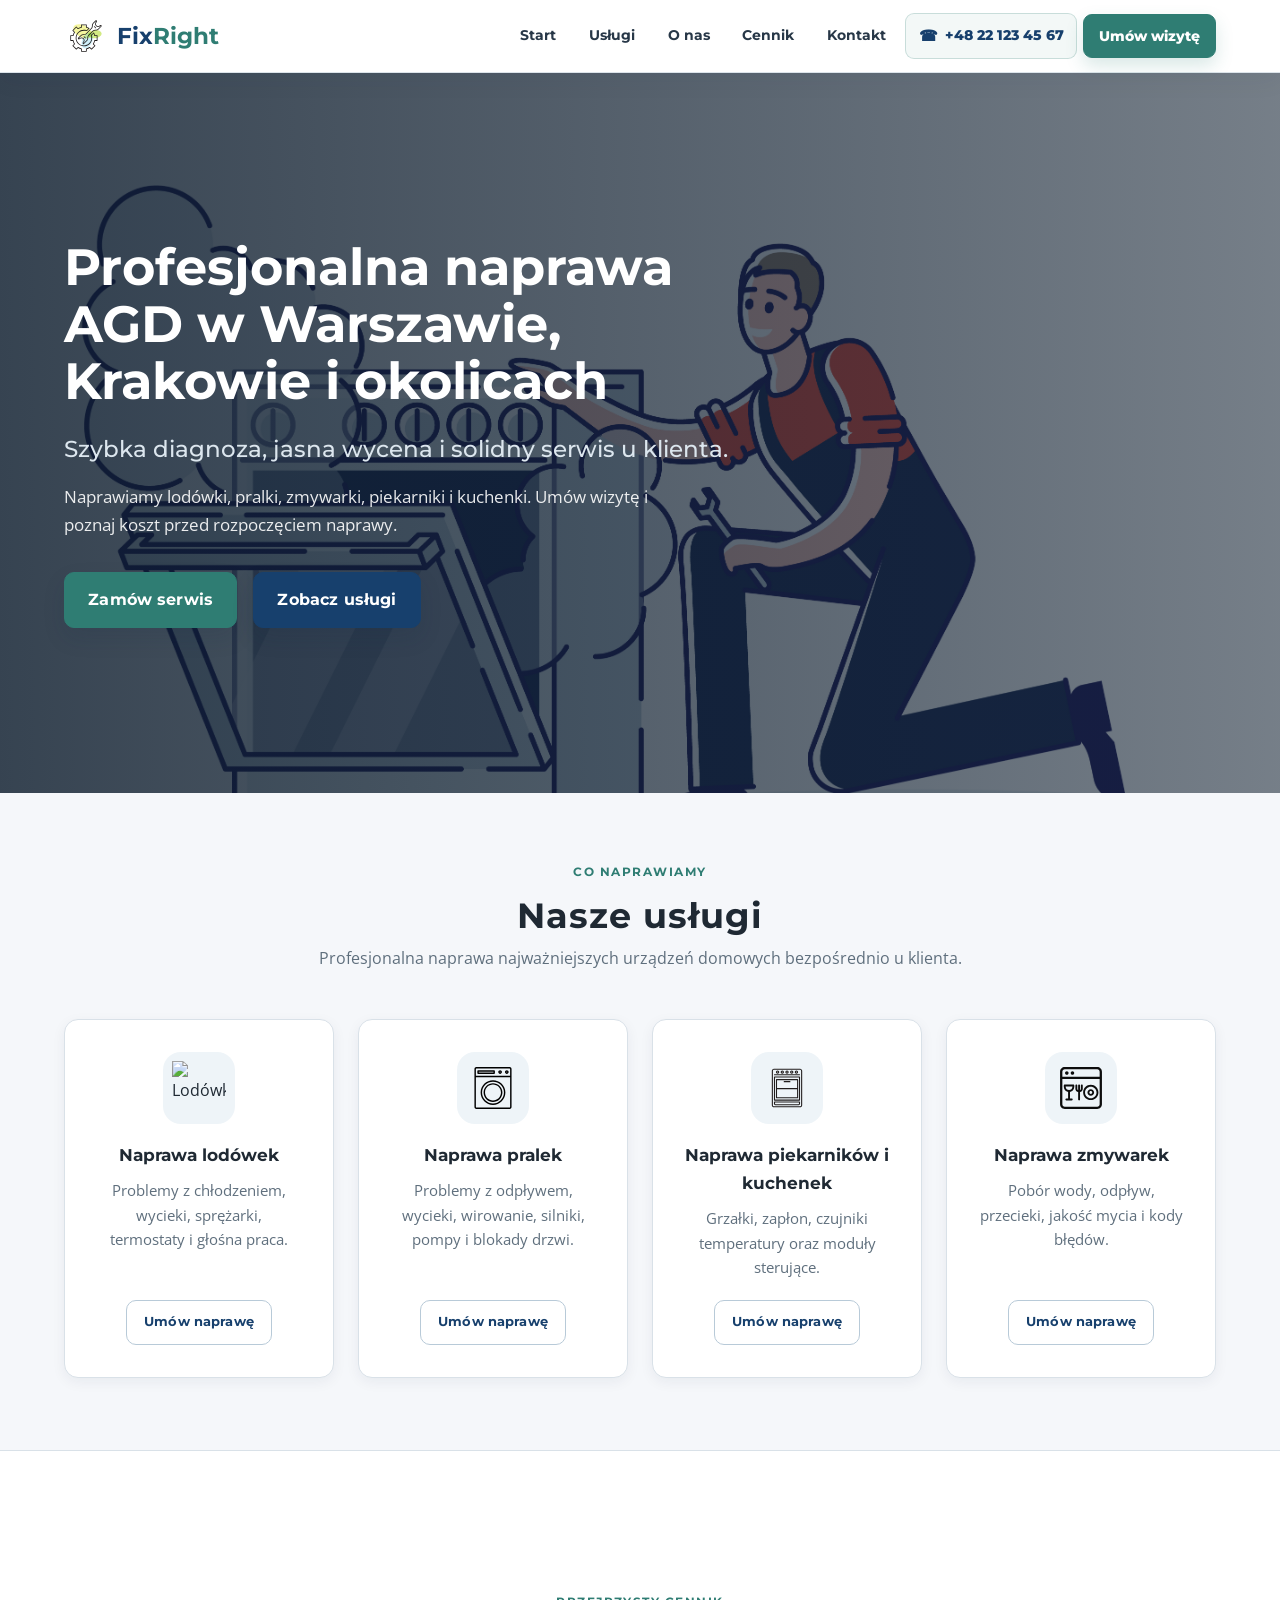
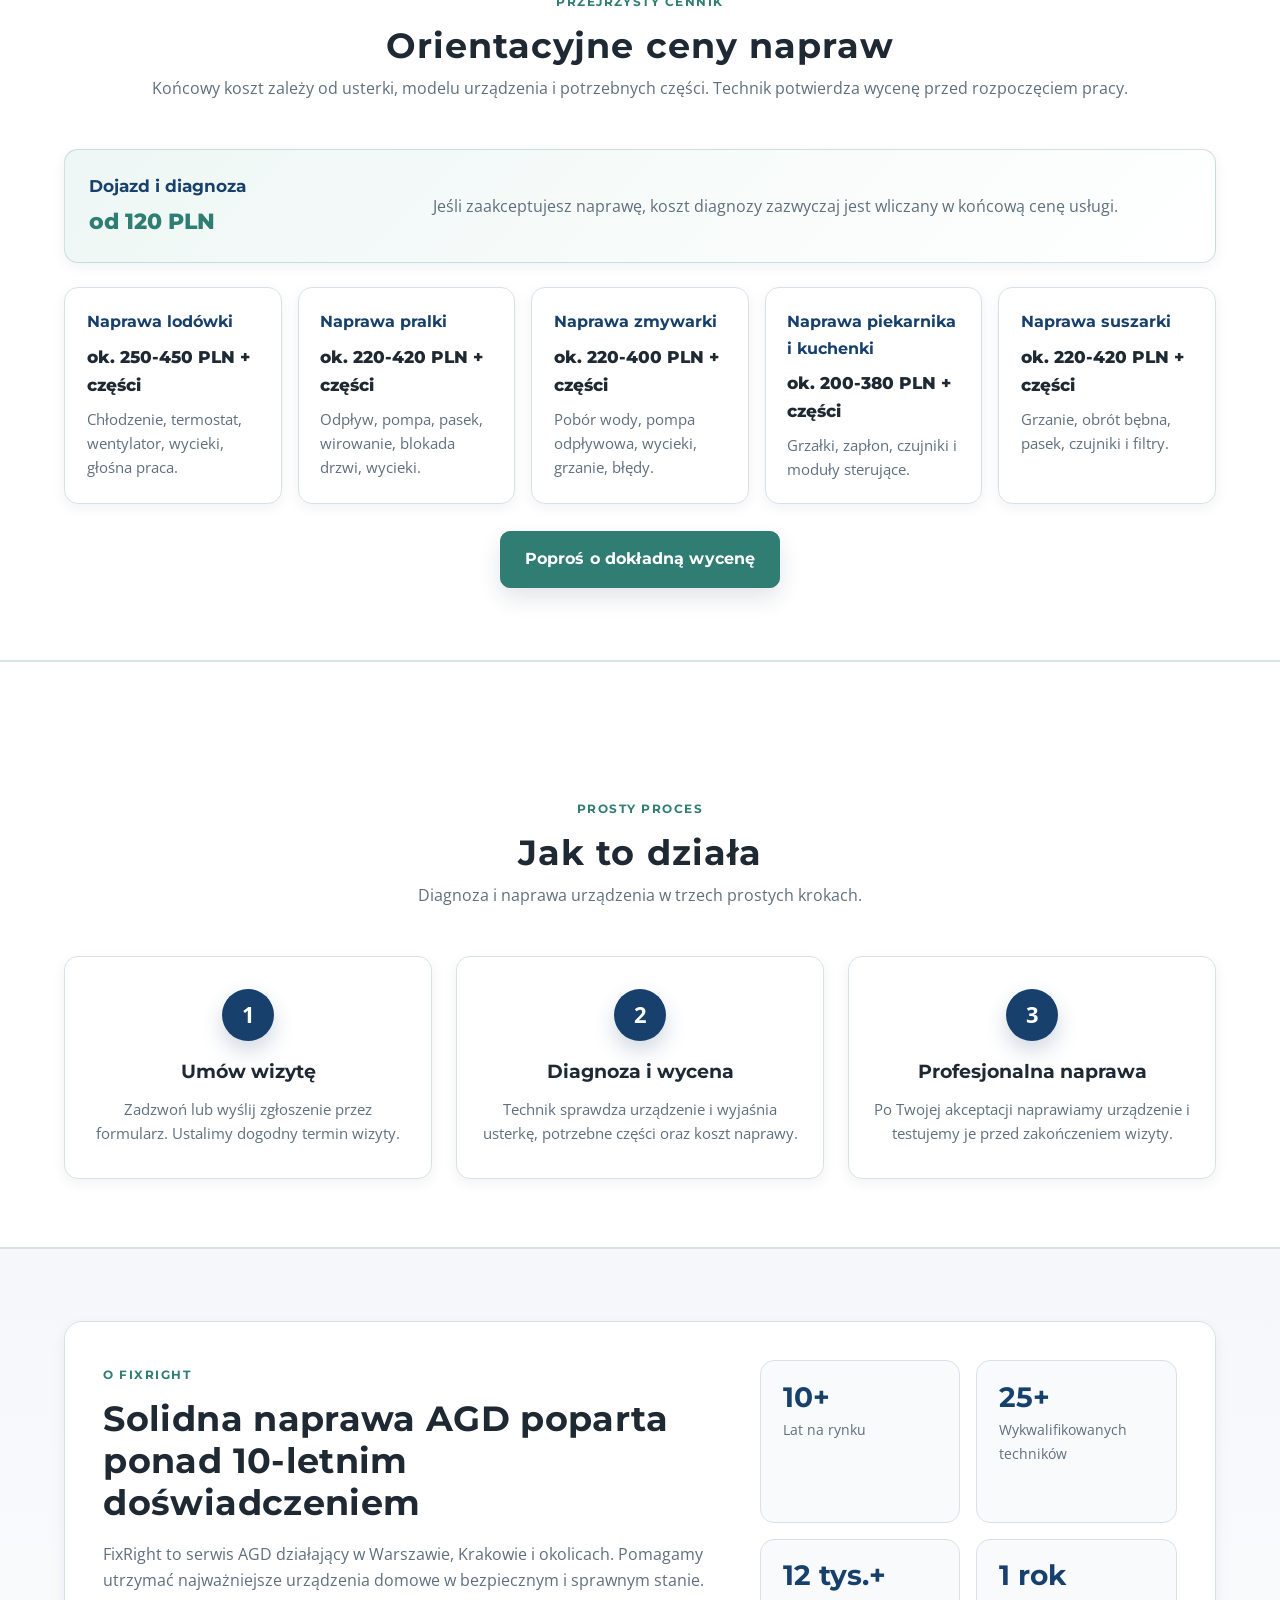
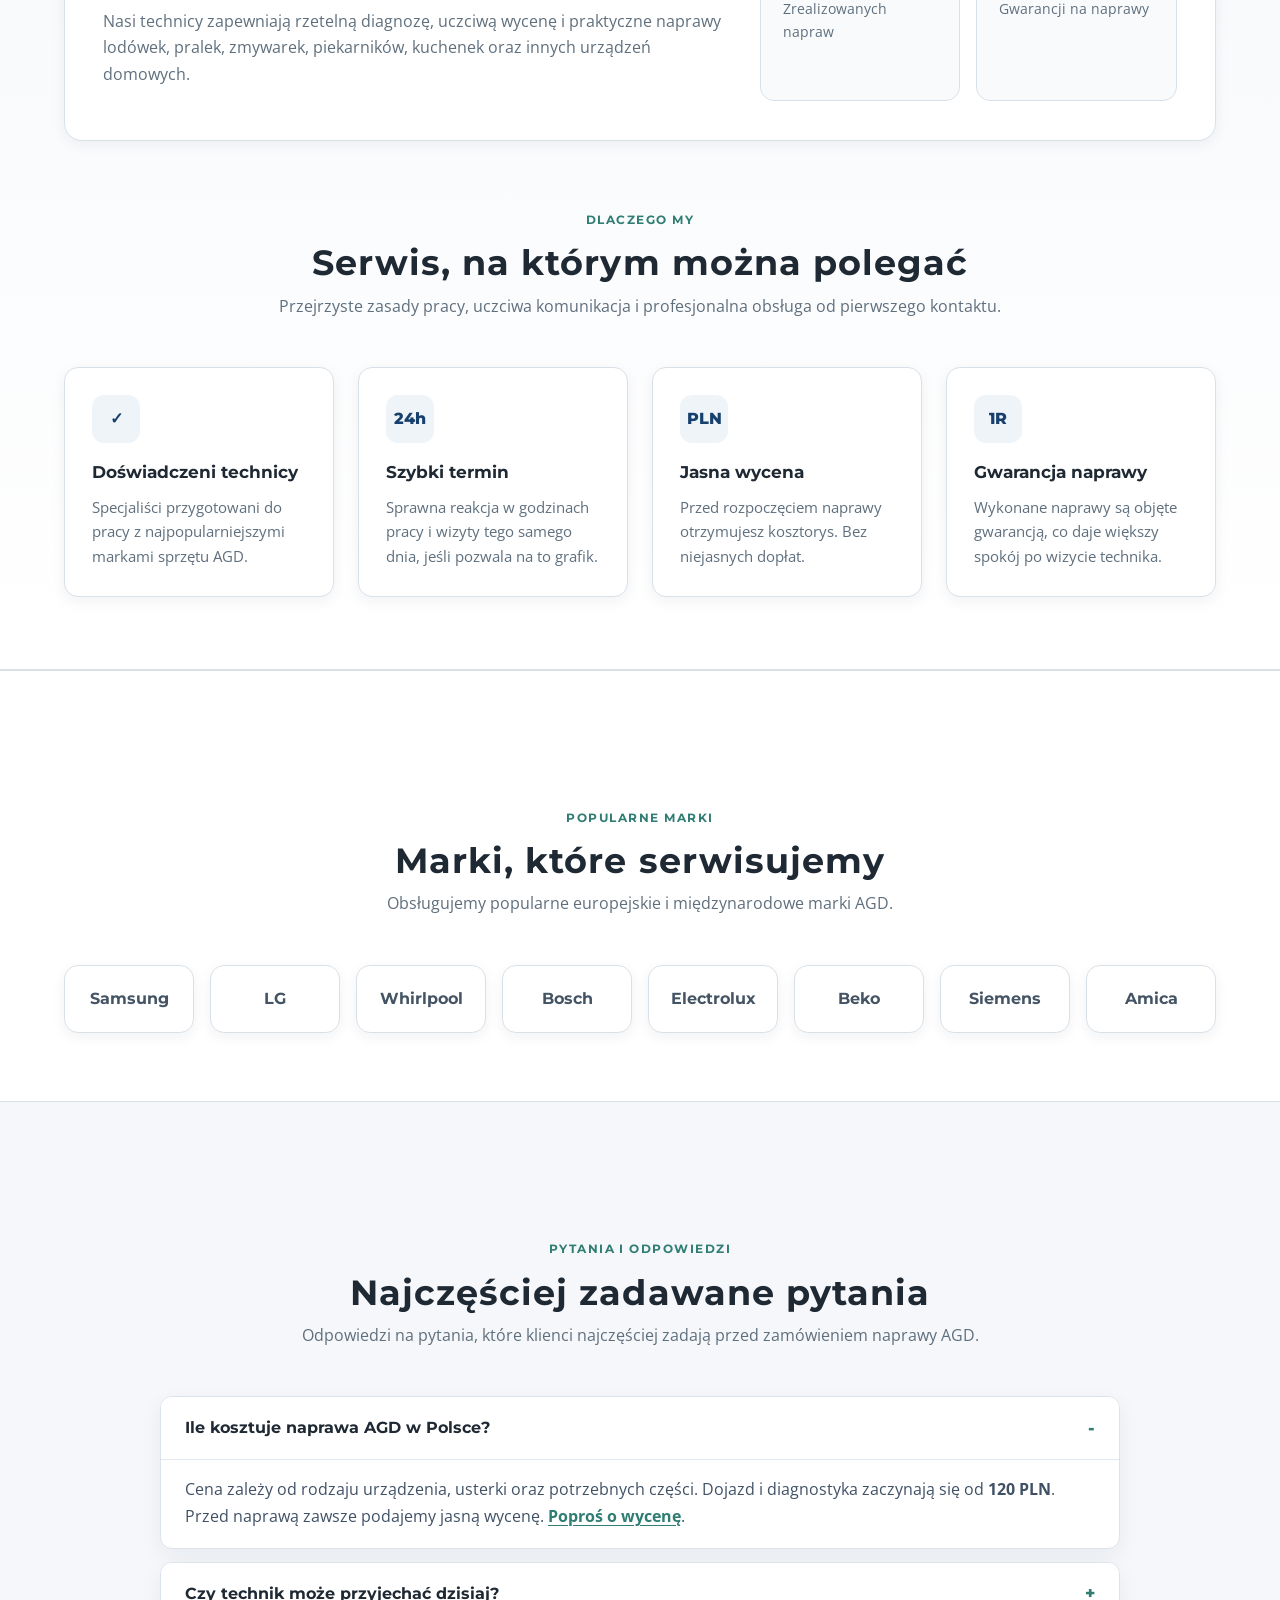
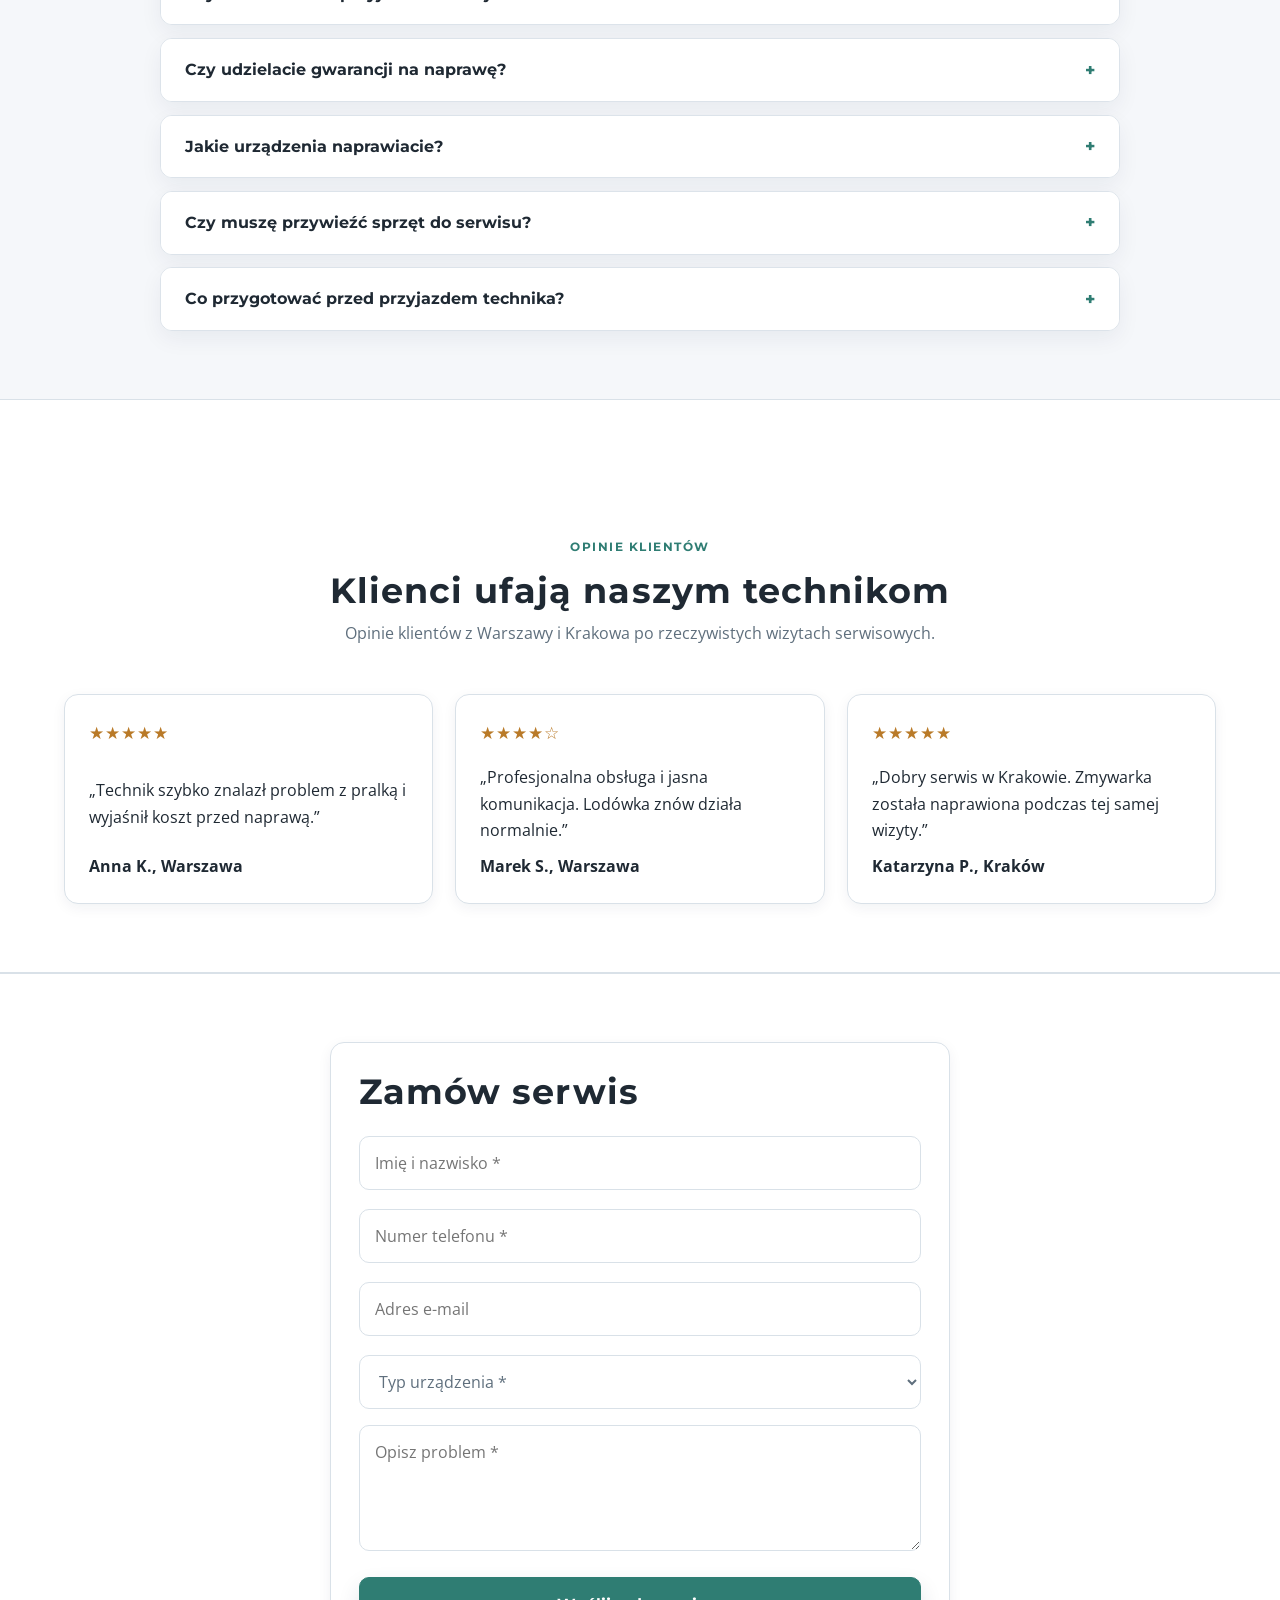
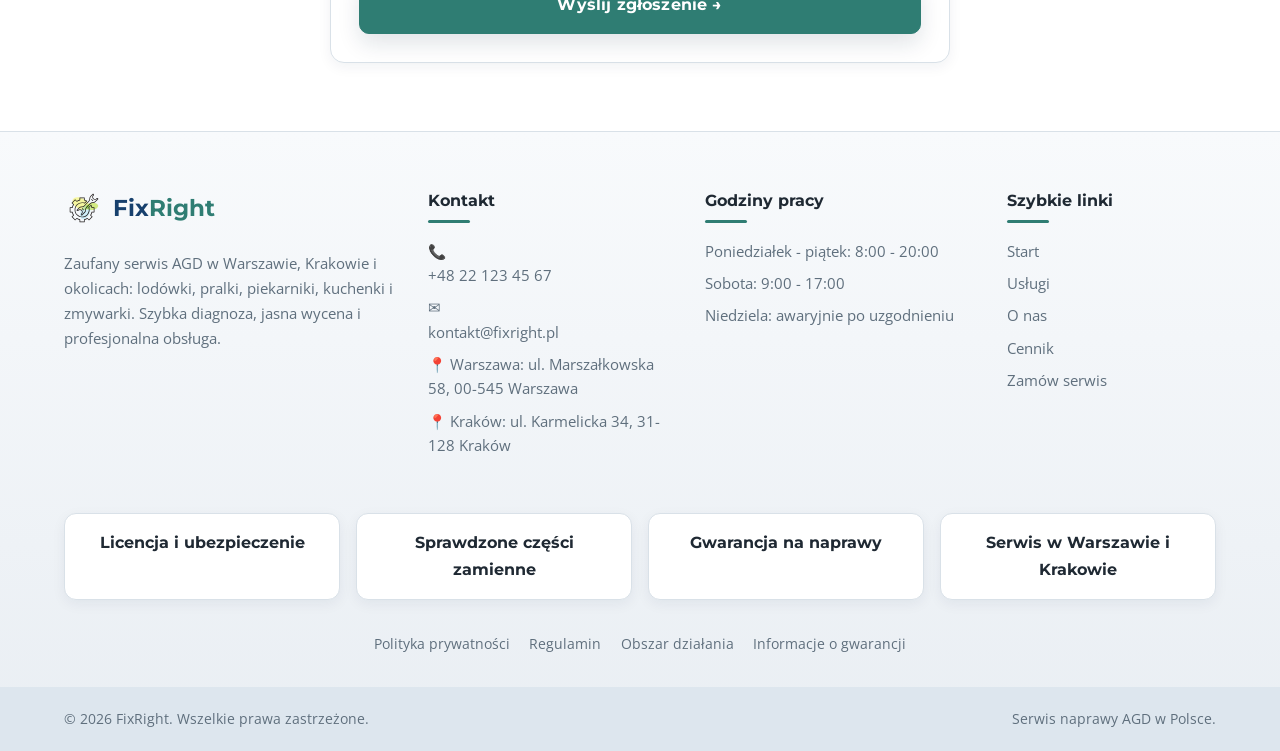
==== commit a0d48cdb: "translate fix" ====
--- a/frontend/mainpage/index.html
+++ b/frontend/mainpage/index.html
@@ -1,9 +1,9 @@
 <!DOCTYPE html>
-<html lang="en">
+<html lang="pl">
 <head>
   <meta charset="UTF-8" />
   <meta name="viewport" content="width=device-width, initial-scale=1.0" />
-  <title>FixRight — Trusted Appliance Repair</title>
+  <title>FixRight - Zaufany serwis AGD</title>
   <link rel="stylesheet" href="style.css" />
   <link rel="preconnect" href="https://fonts.googleapis.com" />
   <link href="https://fonts.googleapis.com/css2?family=Montserrat:wght@400;600;700&family=Open+Sans:wght@400;600&display=swap" rel="stylesheet" />
@@ -11,39 +11,26 @@
 <body>
   <header class="site-header" id="site-header">
     <div class="container header-inner">
-      <a href="#home" class="logo" aria-label="FixRight Home">
-        <img src="logo.svg" alt="FixRight Logo" class="logo-img">
+      <a href="#home" class="logo" aria-label="FixRight strona główna">
+        <img src="logo.svg" alt="Logo FixRight" class="logo-img" />
         <span class="logo-text">Fix<strong>Right</strong></span>
       </a>
 
       <div class="header-actions">
-        <nav class="nav" role="navigation" aria-label="Main navigation">
-          <a href="#home" class="nav-link" data-i18n="nav.home">Home</a>
-          <a href="#services" class="nav-link" data-i18n="nav.services">Services</a>
-          <a href="#about" class="nav-link" data-i18n="nav.about">About Us</a>
-          <a href="#prices" class="nav-link" data-i18n="nav.prices">Prices</a>
-          <a href="#booking" class="nav-link" data-i18n="nav.contact">Contact</a>
-          <a href="tel:+48221234567" class="header-phone" aria-label="Call FixRight">
-            <span class="phone-icon">☎</span>
+        <nav class="nav" role="navigation" aria-label="Nawigacja główna">
+          <a href="#home" class="nav-link">Start</a>
+          <a href="#services" class="nav-link">Usługi</a>
+          <a href="#about" class="nav-link">O nas</a>
+          <a href="#prices" class="nav-link">Cennik</a>
+          <a href="#booking" class="nav-link">Kontakt</a>
+          <a href="tel:+48221234567" class="header-phone" aria-label="Zadzwoń do FixRight">
+            <span class="phone-icon">&#9742;</span>
             <span class="phone-text">+48 22 123 45 67</span>
           </a>
-          <a href="#booking" class="header-cta" data-i18n="header.cta">Book technician</a>
-
-          <div class="language-menu" id="language-menu">
-            <button class="language-btn" type="button" id="language-btn" aria-haspopup="true" aria-expanded="false">
-              <span class="language-flag" id="current-flag">🇺🇸</span>
-              <span class="language-label" id="current-lang">EN</span>
-              <span class="language-arrow">▾</span>
-            </button>
-            <div class="language-dropdown" id="language-dropdown" role="menu">
-              <button type="button" class="language-option active" data-lang="en" data-flag="🇺🇸" data-label="EN" role="menuitem"><span>🇺🇸</span><span>English</span></button>
-              <button type="button" class="language-option" data-lang="pl" data-flag="🇵🇱" data-label="PL" role="menuitem"><span>🇵🇱</span><span>Polski</span></button>
-              <button type="button" class="language-option" data-lang="uk" data-flag="🇺🇦" data-label="UA" role="menuitem"><span>🇺🇦</span><span>Українська</span></button>
-            </div>
-          </div>
+          <a href="#booking" class="header-cta">Umów wizytę</a>
         </nav>
 
-        <button class="hamburger" aria-label="Toggle menu" aria-expanded="false" id="hamburger" type="button">
+        <button class="hamburger" aria-label="Przełącz menu" aria-expanded="false" id="hamburger" type="button">
           <span></span><span></span><span></span>
         </button>
       </div>
@@ -55,11 +42,11 @@
       <div class="hero-bg"></div>
       <div class="container hero-inner">
         <div class="hero-content">
-          <h1 class="hero-title" data-i18n="hero.title">Trusted appliance repair in Warsaw, Kraków and nearby areas<br><span>Fast diagnostics, clear pricing and reliable in-home service.</span></h1>
-          <p class="hero-subtitle" data-i18n="hero.subtitle">We repair refrigerators, washing machines, dishwashers, ovens and stoves. Book a visit and get a professional estimate before any repair starts.</p>
+          <h1 class="hero-title">Profesjonalna naprawa AGD w Warszawie, Krakowie i okolicach<br /><span>Szybka diagnoza, jasna wycena i solidny serwis u klienta.</span></h1>
+          <p class="hero-subtitle">Naprawiamy lodówki, pralki, zmywarki, piekarniki i kuchenki. Umów wizytę i poznaj koszt przed rozpoczęciem naprawy.</p>
           <div class="hero-actions">
-            <a href="#booking" class="btn btn-primary" data-i18n="hero.book">Book service now</a>
-            <a href="#services" class="btn btn-blue" data-i18n="hero.learn">Learn more</a>
+            <a href="#booking" class="btn btn-primary">Zamów serwis</a>
+            <a href="#services" class="btn btn-blue">Zobacz usługi</a>
           </div>
         </div>
       </div>
@@ -68,86 +55,85 @@
     <section class="services" id="services">
       <div class="container">
         <div class="section-header">
-          <span class="section-kicker" data-i18n="services.kicker">What we repair</span>
-          <h2 class="section-title" data-i18n="services.title">Our Services</h2>
-          <p data-i18n="services.subtitle">Professional in-home repair for the most important household appliances.</p>
+          <span class="section-kicker">Co naprawiamy</span>
+          <h2 class="section-title">Nasze usługi</h2>
+          <p>Profesjonalna naprawa najważniejszych urządzeń domowych bezpośrednio u klienta.</p>
         </div>
         <div class="services-grid">
           <article class="service-card">
-            <div class="icon"><img src="refrigerator.svg" alt="Refrigerator"></div>
-            <h3 data-i18n="services.fridge.title">Refrigerator repair</h3>
-            <p data-i18n="services.fridge.text">Cooling problems, leaks, compressors, thermostats and noisy operation.</p>
-            <a href="#booking" class="btn btn-card" data-i18n="services.card.button">Book repair</a>
+            <div class="icon"><img src="refrigerator.svg" alt="Lodówka" /></div>
+            <h3>Naprawa lodówek</h3>
+            <p>Problemy z chłodzeniem, wycieki, sprężarki, termostaty i głośna praca.</p>
+            <a href="#booking" class="btn btn-card">Umów naprawę</a>
           </article>
           <article class="service-card">
-            <div class="icon"><img src="washer.svg" alt="Washing Machine"></div>
-            <h3 data-i18n="services.washer.title">Washing machine repair</h3>
-            <p data-i18n="services.washer.text">Drainage issues, leaks, spin problems, motors, pumps and door locks.</p>
-            <a href="#booking" class="btn btn-card" data-i18n="services.card.button">Book repair</a>
+            <div class="icon"><img src="washer.svg" alt="Pralka" /></div>
+            <h3>Naprawa pralek</h3>
+            <p>Problemy z odpływem, wycieki, wirowanie, silniki, pompy i blokady drzwi.</p>
+            <a href="#booking" class="btn btn-card">Umów naprawę</a>
           </article>
           <article class="service-card">
-            <div class="icon"><img src="oven.svg" alt="Oven"></div>
-            <h3 data-i18n="services.oven.title">Oven & stove repair</h3>
-            <p data-i18n="services.oven.text">Heating elements, ignition problems, sensors and control modules.</p>
-            <a href="#booking" class="btn btn-card" data-i18n="services.card.button">Book repair</a>
+            <div class="icon"><img src="oven.svg" alt="Piekarnik" /></div>
+            <h3>Naprawa piekarników i kuchenek</h3>
+            <p>Grzałki, zapłon, czujniki temperatury oraz moduły sterujące.</p>
+            <a href="#booking" class="btn btn-card">Umów naprawę</a>
           </article>
           <article class="service-card">
-            <div class="icon"><img src="dishwasher.svg" alt="Dishwasher"></div>
-            <h3 data-i18n="services.dishwasher.title">Dishwasher repair</h3>
-            <p data-i18n="services.dishwasher.text">Water intake, drainage, leaks, washing quality and error codes.</p>
-            <a href="#booking" class="btn btn-card" data-i18n="services.card.button">Book repair</a>
-          </article>
-        </div>
-      </div>
-    </section>
-
+            <div class="icon"><img src="dishwasher.svg" alt="Zmywarka" /></div>
+            <h3>Naprawa zmywarek</h3>
+            <p>Pobór wody, odpływ, przecieki, jakość mycia i kody błędów.</p>
+            <a href="#booking" class="btn btn-card">Umów naprawę</a>
+          </article>
+        </div>
+      </div>
+    </section>
 
     <section class="pricing-section" id="prices">
       <div class="container">
         <div class="section-header">
-          <span class="section-kicker" data-i18n="prices.kicker">Transparent pricing</span>
-          <h2 class="section-title" data-i18n="prices.title">Estimated Repair Prices</h2>
-          <p data-i18n="prices.subtitle">Final cost depends on the fault, appliance model and required parts. The technician confirms the estimate before starting work.</p>
+          <span class="section-kicker">Przejrzysty cennik</span>
+          <h2 class="section-title">Orientacyjne ceny napraw</h2>
+          <p>Końcowy koszt zależy od usterki, modelu urządzenia i potrzebnych części. Technik potwierdza wycenę przed rozpoczęciem pracy.</p>
         </div>
 
         <div class="pricing-note">
           <div>
-            <strong data-i18n="prices.diagnostic.title">Visit + diagnostics</strong>
-            <span data-i18n="prices.diagnostic.text">from 120 PLN</span>
-          </div>
-          <p data-i18n="prices.diagnostic.note">If you approve the repair, the diagnostic fee is usually included in the final repair price.</p>
+            <strong>Dojazd i diagnoza</strong>
+            <span>od 120 PLN</span>
+          </div>
+          <p>Jeśli zaakceptujesz naprawę, koszt diagnozy zazwyczaj jest wliczany w końcową cenę usługi.</p>
         </div>
 
         <div class="pricing-grid">
           <article class="price-card">
-            <h3 data-i18n="prices.fridge.title">Refrigerator repair</h3>
-            <p data-i18n="prices.fridge.range">approx. 250–450 PLN + parts</p>
-            <span data-i18n="prices.fridge.note">Cooling, thermostat, fan, leaks, noisy operation.</span>
-          </article>
-          <article class="price-card">
-            <h3 data-i18n="prices.washer.title">Washing machine repair</h3>
-            <p data-i18n="prices.washer.range">approx. 220–420 PLN + parts</p>
-            <span data-i18n="prices.washer.note">Drainage, pump, belt, spin, door lock, leaks.</span>
-          </article>
-          <article class="price-card">
-            <h3 data-i18n="prices.dishwasher.title">Dishwasher repair</h3>
-            <p data-i18n="prices.dishwasher.range">approx. 220–400 PLN + parts</p>
-            <span data-i18n="prices.dishwasher.note">Water intake, drain pump, leaks, heating, error codes.</span>
-          </article>
-          <article class="price-card">
-            <h3 data-i18n="prices.oven.title">Oven & stove repair</h3>
-            <p data-i18n="prices.oven.range">approx. 200–380 PLN + parts</p>
-            <span data-i18n="prices.oven.note">Heating elements, ignition, sensors and control modules.</span>
-          </article>
-          <article class="price-card">
-            <h3 data-i18n="prices.dryer.title">Dryer repair</h3>
-            <p data-i18n="prices.dryer.range">approx. 220–420 PLN + parts</p>
-            <span data-i18n="prices.dryer.note">Heating, drum rotation, belt, sensors and filters.</span>
+            <h3>Naprawa lodówki</h3>
+            <p>ok. 250-450 PLN + części</p>
+            <span>Chłodzenie, termostat, wentylator, wycieki, głośna praca.</span>
+          </article>
+          <article class="price-card">
+            <h3>Naprawa pralki</h3>
+            <p>ok. 220-420 PLN + części</p>
+            <span>Odpływ, pompa, pasek, wirowanie, blokada drzwi, wycieki.</span>
+          </article>
+          <article class="price-card">
+            <h3>Naprawa zmywarki</h3>
+            <p>ok. 220-400 PLN + części</p>
+            <span>Pobór wody, pompa odpływowa, wycieki, grzanie, błędy.</span>
+          </article>
+          <article class="price-card">
+            <h3>Naprawa piekarnika i kuchenki</h3>
+            <p>ok. 200-380 PLN + części</p>
+            <span>Grzałki, zapłon, czujniki i moduły sterujące.</span>
+          </article>
+          <article class="price-card">
+            <h3>Naprawa suszarki</h3>
+            <p>ok. 220-420 PLN + części</p>
+            <span>Grzanie, obrót bębna, pasek, czujniki i filtry.</span>
           </article>
         </div>
 
         <div class="pricing-cta">
-          <a href="#booking" class="btn btn-primary" data-i18n="prices.cta">Request exact estimate</a>
+          <a href="#booking" class="btn btn-primary">Poproś o dokładną wycenę</a>
         </div>
       </div>
     </section>
@@ -155,25 +141,25 @@
     <section class="how-it-works">
       <div class="container">
         <div class="section-header">
-          <span class="section-kicker" data-i18n="process.kicker">Simple process</span>
-          <h2 class="section-title" data-i18n="process.title">How It Works</h2>
-          <p data-i18n="process.subtitle">Get your appliance checked and repaired in three clear steps.</p>
+          <span class="section-kicker">Prosty proces</span>
+          <h2 class="section-title">Jak to działa</h2>
+          <p>Diagnoza i naprawa urządzenia w trzech prostych krokach.</p>
         </div>
         <div class="process-grid">
           <div class="process-step">
             <div class="step-number">1</div>
-            <h3 data-i18n="process.one.title">Book an appointment</h3>
-            <p data-i18n="process.one.text">Call us or send a request through the form. We agree on a convenient service time.</p>
+            <h3>Umów wizytę</h3>
+            <p>Zadzwoń lub wyślij zgłoszenie przez formularz. Ustalimy dogodny termin wizyty.</p>
           </div>
           <div class="process-step">
             <div class="step-number">2</div>
-            <h3 data-i18n="process.two.title">Diagnosis and estimate</h3>
-            <p data-i18n="process.two.text">The technician checks the appliance and explains the issue, parts and repair cost.</p>
+            <h3>Diagnoza i wycena</h3>
+            <p>Technik sprawdza urządzenie i wyjaśnia usterkę, potrzebne części oraz koszt naprawy.</p>
           </div>
           <div class="process-step">
             <div class="step-number">3</div>
-            <h3 data-i18n="process.three.title">Professional repair</h3>
-            <p data-i18n="process.three.text">After your approval, we repair the appliance and test it before finishing the visit.</p>
+            <h3>Profesjonalna naprawa</h3>
+            <p>Po Twojej akceptacji naprawiamy urządzenie i testujemy je przed zakończeniem wizyty.</p>
           </div>
         </div>
       </div>
@@ -183,29 +169,29 @@
       <div class="container">
         <div class="about-panel">
           <div class="about-content">
-            <span class="section-kicker" data-i18n="about.kicker">About FixRight</span>
-            <h2 class="section-title" data-i18n="about.title">Reliable appliance repair backed by 10+ years of experience</h2>
-            <p data-i18n="about.p1">FixRight is a Warsaw-based home appliance repair company helping families keep essential household equipment working safely and efficiently.</p>
-            <p data-i18n="about.p2">Our technicians provide clear diagnostics, honest estimates and practical repairs for refrigerators, washing machines, dishwashers, ovens, stoves and other major household appliances.</p>
-          </div>
-          <div class="about-stats" aria-label="Company highlights">
-            <div class="stat-card"><strong data-i18n="about.stat1.num">10+</strong><span data-i18n="about.stat1.text">Years on the market</span></div>
-            <div class="stat-card"><strong data-i18n="about.stat2.num">25+</strong><span data-i18n="about.stat2.text">Qualified technicians</span></div>
-            <div class="stat-card"><strong data-i18n="about.stat3.num">12k+</strong><span data-i18n="about.stat3.text">Completed repairs</span></div>
-            <div class="stat-card"><strong data-i18n="about.stat4.num">1 year</strong><span data-i18n="about.stat4.text">Warranty on repairs</span></div>
+            <span class="section-kicker">O FixRight</span>
+            <h2 class="section-title">Solidna naprawa AGD poparta ponad 10-letnim doświadczeniem</h2>
+            <p>FixRight to serwis AGD działający w Warszawie, Krakowie i okolicach. Pomagamy utrzymać najważniejsze urządzenia domowe w bezpiecznym i sprawnym stanie.</p>
+            <p>Nasi technicy zapewniają rzetelną diagnozę, uczciwą wycenę i praktyczne naprawy lodówek, pralek, zmywarek, piekarników, kuchenek oraz innych urządzeń domowych.</p>
+          </div>
+          <div class="about-stats" aria-label="Najważniejsze informacje o firmie">
+            <div class="stat-card"><strong>10+</strong><span>Lat na rynku</span></div>
+            <div class="stat-card"><strong>25+</strong><span>Wykwalifikowanych techników</span></div>
+            <div class="stat-card"><strong>12 tys.+</strong><span>Zrealizowanych napraw</span></div>
+            <div class="stat-card"><strong>1 rok</strong><span>Gwarancji na naprawy</span></div>
           </div>
         </div>
 
         <div class="section-header why-header">
-          <span class="section-kicker" data-i18n="why.kicker">Why choose us</span>
-          <h2 class="section-title" data-i18n="why.title">Professional service you can count on</h2>
-          <p data-i18n="why.subtitle">A strict, transparent approach to diagnostics, repair and customer communication.</p>
+          <span class="section-kicker">Dlaczego my</span>
+          <h2 class="section-title">Serwis, na którym można polegać</h2>
+          <p>Przejrzyste zasady pracy, uczciwa komunikacja i profesjonalna obsługa od pierwszego kontaktu.</p>
         </div>
         <div class="why-grid">
-          <div class="why-card"><div class="why-icon">✓</div><h3 data-i18n="why.cert.title">Certified experts</h3><p data-i18n="why.cert.text">Experienced technicians trained to work with all major household appliance brands.</p></div>
-          <div class="why-card"><div class="why-icon">FAST</div><h3 data-i18n="why.fast.title">Same-day service</h3><p data-i18n="why.fast.text">Fast response during working hours, with same-day visits when technician availability allows.</p></div>
-          <div class="why-card"><div class="why-icon">PLN</div><h3 data-i18n="why.price.title">Clear pricing</h3><p data-i18n="why.price.text">You receive an estimate before the repair begins. No unclear fees.</p></div>
-          <div class="why-card"><div class="why-icon">1Y</div><h3 data-i18n="why.warranty.title">Repair warranty</h3><p data-i18n="why.warranty.text">Warranty coverage on completed repairs for additional peace of mind.</p></div>
+          <div class="why-card"><div class="why-icon">&#10003;</div><h3>Doświadczeni technicy</h3><p>Specjaliści przygotowani do pracy z najpopularniejszymi markami sprzętu AGD.</p></div>
+          <div class="why-card"><div class="why-icon">24h</div><h3>Szybki termin</h3><p>Sprawna reakcja w godzinach pracy i wizyty tego samego dnia, jeśli pozwala na to grafik.</p></div>
+          <div class="why-card"><div class="why-icon">PLN</div><h3>Jasna wycena</h3><p>Przed rozpoczęciem naprawy otrzymujesz kosztorys. Bez niejasnych dopłat.</p></div>
+          <div class="why-card"><div class="why-icon">1R</div><h3>Gwarancja naprawy</h3><p>Wykonane naprawy są objęte gwarancją, co daje większy spokój po wizycie technika.</p></div>
         </div>
       </div>
     </section>
@@ -213,9 +199,9 @@
     <section class="brands">
       <div class="container">
         <div class="section-header">
-          <span class="section-kicker" data-i18n="brands.kicker">Major brands</span>
-          <h2 class="section-title" data-i18n="brands.title">Brands We Service</h2>
-          <p data-i18n="brands.subtitle">We work with popular European and international appliance brands.</p>
+          <span class="section-kicker">Popularne marki</span>
+          <h2 class="section-title">Marki, które serwisujemy</h2>
+          <p>Obsługujemy popularne europejskie i międzynarodowe marki AGD.</p>
         </div>
         <div class="brands-grid">
           <div class="brand-item">Samsung</div><div class="brand-item">LG</div><div class="brand-item">Whirlpool</div><div class="brand-item">Bosch</div><div class="brand-item">Electrolux</div><div class="brand-item">Beko</div><div class="brand-item">Siemens</div><div class="brand-item">Amica</div>
@@ -226,34 +212,34 @@
     <section class="faq-section" id="faq">
       <div class="container">
         <div class="section-header">
-          <span class="section-kicker" data-i18n="faq.kicker">FAQ</span>
-          <h2 class="section-title" data-i18n="faq.title">Frequently Asked Questions</h2>
-          <p data-i18n="faq.subtitle">Real questions customers usually ask before ordering appliance repair.</p>
+          <span class="section-kicker">Pytania i odpowiedzi</span>
+          <h2 class="section-title">Najczęściej zadawane pytania</h2>
+          <p>Odpowiedzi na pytania, które klienci najczęściej zadają przed zamówieniem naprawy AGD.</p>
         </div>
         <div class="faq-accordion">
           <div class="faq-item active">
-            <button class="faq-question" type="button" aria-expanded="true"><span data-i18n="faq.q1">How much does appliance repair cost in Poland?</span><span class="faq-symbol">−</span></button>
-            <div class="faq-answer"><p data-i18n="faq.a1">The price depends on the appliance type, fault and parts required. Visit + diagnostics starts from <strong>120 PLN</strong>. We provide a clear estimate before starting the repair. <a href="#booking">Request a price estimate</a>.</p></div>
-          </div>
-          <div class="faq-item">
-            <button class="faq-question" type="button" aria-expanded="false"><span data-i18n="faq.q2">Can a technician come today?</span><span class="faq-symbol">+</span></button>
-            <div class="faq-answer"><p data-i18n="faq.a2">Same-day visits are often possible in Warsaw, depending on technician availability and your district. Send a request and we will confirm the nearest available time.</p></div>
-          </div>
-          <div class="faq-item">
-            <button class="faq-question" type="button" aria-expanded="false"><span data-i18n="faq.q3">Do you provide a warranty for the repair?</span><span class="faq-symbol">+</span></button>
-            <div class="faq-answer"><p data-i18n="faq.a3">Yes. Completed repairs are covered by a service warranty. Warranty terms depend on the repair type and installed parts.</p></div>
-          </div>
-          <div class="faq-item">
-            <button class="faq-question" type="button" aria-expanded="false"><span data-i18n="faq.q4">What appliances do you repair?</span><span class="faq-symbol">+</span></button>
-            <div class="faq-answer"><p data-i18n="faq.a4">We repair refrigerators, washing machines, dishwashers, ovens, stoves, dryers and other common household appliances from major brands.</p></div>
-          </div>
-          <div class="faq-item">
-            <button class="faq-question" type="button" aria-expanded="false"><span data-i18n="faq.q5">Do I need to bring the appliance to your service center?</span><span class="faq-symbol">+</span></button>
-            <div class="faq-answer"><p data-i18n="faq.a5">In most cases, no. We provide in-home service, so the technician comes to your address and checks the appliance on site.</p></div>
-          </div>
-          <div class="faq-item">
-            <button class="faq-question" type="button" aria-expanded="false"><span data-i18n="faq.q6">What should I prepare before the technician arrives?</span><span class="faq-symbol">+</span></button>
-            <div class="faq-answer"><p data-i18n="faq.a6">Please provide access to the appliance, remove items around it and, if possible, prepare the model number or a photo of the error code.</p></div>
+            <button class="faq-question" type="button" aria-expanded="true"><span>Ile kosztuje naprawa AGD w Polsce?</span><span class="faq-symbol">-</span></button>
+            <div class="faq-answer"><p>Cena zależy od rodzaju urządzenia, usterki oraz potrzebnych części. Dojazd i diagnostyka zaczynają się od <strong>120 PLN</strong>. Przed naprawą zawsze podajemy jasną wycenę. <a href="#booking">Poproś o wycenę</a>.</p></div>
+          </div>
+          <div class="faq-item">
+            <button class="faq-question" type="button" aria-expanded="false"><span>Czy technik może przyjechać dzisiaj?</span><span class="faq-symbol">+</span></button>
+            <div class="faq-answer"><p>W Warszawie i Krakowie często możliwa jest wizyta tego samego dnia, zależnie od dostępności techników i Twojej lokalizacji.</p></div>
+          </div>
+          <div class="faq-item">
+            <button class="faq-question" type="button" aria-expanded="false"><span>Czy udzielacie gwarancji na naprawę?</span><span class="faq-symbol">+</span></button>
+            <div class="faq-answer"><p>Tak. Wykonane naprawy są objęte gwarancją serwisową. Jej zakres zależy od rodzaju naprawy i zastosowanych części.</p></div>
+          </div>
+          <div class="faq-item">
+            <button class="faq-question" type="button" aria-expanded="false"><span>Jakie urządzenia naprawiacie?</span><span class="faq-symbol">+</span></button>
+            <div class="faq-answer"><p>Naprawiamy lodówki, pralki, zmywarki, piekarniki, kuchenki, suszarki oraz inne popularne urządzenia domowe największych marek.</p></div>
+          </div>
+          <div class="faq-item">
+            <button class="faq-question" type="button" aria-expanded="false"><span>Czy muszę przywieźć sprzęt do serwisu?</span><span class="faq-symbol">+</span></button>
+            <div class="faq-answer"><p>W większości przypadków nie. Oferujemy serwis u klienta, więc technik przyjeżdża pod wskazany adres i sprawdza urządzenie na miejscu.</p></div>
+          </div>
+          <div class="faq-item">
+            <button class="faq-question" type="button" aria-expanded="false"><span>Co przygotować przed przyjazdem technika?</span><span class="faq-symbol">+</span></button>
+            <div class="faq-answer"><p>Wystarczy zapewnić dostęp do urządzenia, odsunąć rzeczy stojące obok oraz przygotować numer modelu lub zdjęcie kodu błędu, jeśli je masz.</p></div>
           </div>
         </div>
       </div>
@@ -262,14 +248,14 @@
     <section class="reviews-section" id="reviews">
       <div class="container">
         <div class="section-header">
-          <span class="section-kicker" data-i18n="reviews.kicker">Customer feedback</span>
-          <h2 class="section-title" data-i18n="reviews.title">Customers Trust Our Technicians</h2>
-          <p data-i18n="reviews.subtitle">Reviews from customers in Warsaw and Kraków after real appliance service visits.</p>
+          <span class="section-kicker">Opinie klientów</span>
+          <h2 class="section-title">Klienci ufają naszym technikom</h2>
+          <p>Opinie klientów z Warszawy i Krakowa po rzeczywistych wizytach serwisowych.</p>
         </div>
         <div class="test-grid">
-          <div class="test-card"><div class="stars" aria-label="5 out of 5">★★★★★</div><p data-i18n="reviews.r1">“The technician quickly found the problem with our washing machine and explained the cost before repair.”</p><strong data-i18n="reviews.n1">Anna K., Warsaw</strong></div>
-          <div class="test-card"><div class="stars" aria-label="4 out of 5">★★★★☆</div><p data-i18n="reviews.r2">“Professional service and clear communication. The fridge works normally again. The visit started a little later than planned, but the repair was done well.”</p><strong data-i18n="reviews.n2">Marek S., Warsaw</strong></div>
-          <div class="test-card"><div class="stars" aria-label="5 out of 5">★★★★★</div><p data-i18n="reviews.r3">“Good service in Kraków. The dishwasher was diagnosed on site and repaired during the same visit.”</p><strong data-i18n="reviews.n3">Katarzyna P., Kraków</strong></div>
+          <div class="test-card"><div class="stars" aria-label="5 na 5">&#9733;&#9733;&#9733;&#9733;&#9733;</div><p>&bdquo;Technik szybko znalazł problem z pralką i wyjaśnił koszt przed naprawą.&rdquo;</p><strong>Anna K., Warszawa</strong></div>
+          <div class="test-card"><div class="stars" aria-label="4 na 5">&#9733;&#9733;&#9733;&#9733;&#9734;</div><p>&bdquo;Profesjonalna obsługa i jasna komunikacja. Lodówka znów działa normalnie.&rdquo;</p><strong>Marek S., Warszawa</strong></div>
+          <div class="test-card"><div class="stars" aria-label="5 na 5">&#9733;&#9733;&#9733;&#9733;&#9733;</div><p>&bdquo;Dobry serwis w Krakowie. Zmywarka została naprawiona podczas tej samej wizyty.&rdquo;</p><strong>Katarzyna P., Kraków</strong></div>
         </div>
       </div>
     </section>
@@ -277,28 +263,28 @@
     <section class="booking-section" id="booking">
       <div class="container booking-inner single-form">
         <div class="booking-form-wrap">
-          <h2 class="section-title" data-i18n="form.title">Book Service Now</h2>
+          <h2 class="section-title">Zamów serwis</h2>
           <form id="booking-form" class="booking-form" novalidate>
-            <div class="form-group"><input type="text" id="name" name="name" class="form-input" data-i18n-placeholder="form.name" placeholder="First and last name *" autocomplete="name"><span class="form-error" id="name-error"></span></div>
-            <div class="form-group"><input type="tel" id="phone" name="phone" class="form-input" data-i18n-placeholder="form.phone" placeholder="Phone Number *" autocomplete="tel"><span class="form-error" id="phone-error"></span></div>
-            <div class="form-group"><input type="email" id="email" name="email" class="form-input" data-i18n-placeholder="form.email" placeholder="Email address" autocomplete="email"><span class="form-error" id="email-error"></span></div>
+            <div class="form-group"><input type="text" id="name" name="name" class="form-input" placeholder="Imię i nazwisko *" autocomplete="name" /><span class="form-error" id="name-error"></span></div>
+            <div class="form-group"><input type="tel" id="phone" name="phone" class="form-input" placeholder="Numer telefonu *" autocomplete="tel" /><span class="form-error" id="phone-error"></span></div>
+            <div class="form-group"><input type="email" id="email" name="email" class="form-input" placeholder="Adres e-mail" autocomplete="email" /><span class="form-error" id="email-error"></span></div>
             <div class="form-group">
               <select id="appliance_type" name="appliance_type" class="form-input form-select" required>
-                <option value="" data-i18n="form.appliance.placeholder">Appliance type *</option>
-                <option value="refrigerator" data-i18n="form.appliance.fridge">Refrigerator</option>
-                <option value="washing-machine" data-i18n="form.appliance.washer">Washing machine</option>
-                <option value="dishwasher" data-i18n="form.appliance.dishwasher">Dishwasher</option>
-                <option value="oven-stove" data-i18n="form.appliance.oven">Oven or stove</option>
-                <option value="dryer" data-i18n="form.appliance.dryer">Dryer</option>
-                <option value="other" data-i18n="form.appliance.other">Other appliance</option>
+                <option value="">Typ urządzenia *</option>
+                <option value="refrigerator">Lodówka</option>
+                <option value="washing-machine">Pralka</option>
+                <option value="dishwasher">Zmywarka</option>
+                <option value="oven-stove">Piekarnik lub kuchenka</option>
+                <option value="dryer">Suszarka</option>
+                <option value="other">Inne urządzenie</option>
               </select>
             </div>
-            <div class="form-group"><textarea id="problem_description" name="problem_description" class="form-input form-textarea" rows="4" data-i18n-placeholder="form.problem" placeholder="Describe the problem *"></textarea><span class="form-error" id="problem-error"></span></div>
-            <button type="submit" class="btn btn-primary btn-full" id="submit-btn"><span class="btn-text" data-i18n="form.submit">Request repair →</span><span class="btn-loader" hidden>Sending…</span></button>
+            <div class="form-group"><textarea id="problem_description" name="problem_description" class="form-input form-textarea" rows="4" placeholder="Opisz problem *"></textarea><span class="form-error" id="problem-error"></span></div>
+            <button type="submit" class="btn btn-primary btn-full" id="submit-btn"><span class="btn-text">Wyślij zgłoszenie &rarr;</span><span class="btn-loader" hidden>Wysyłanie...</span></button>
           </form>
           <div class="form-success" id="form-success" hidden>
-            <h3 data-i18n="form.success.title">Request received!</h3>
-            <p data-i18n="form.success.text">We will contact you shortly to confirm the appointment time.</p>
+            <h3>Zgłoszenie przyjęte</h3>
+            <p>Skontaktujemy się z Tobą, aby potwierdzić termin wizyty.</p>
           </div>
         </div>
       </div>
@@ -308,47 +294,47 @@
   <footer class="site-footer">
     <div class="container footer-top">
       <div class="footer-brand">
-        <a href="#home" class="footer-logo" aria-label="FixRight Home"><img src="logo.svg" alt="FixRight Logo" class="footer-logo-img"><span>Fix<strong>Right</strong></span></a>
-        <p data-i18n="footer.desc">Trusted appliance repair across Poland: refrigerators, washing machines, ovens, stoves and dishwashers in Warsaw, Kraków and nearby areas.</p>
+        <a href="#home" class="footer-logo" aria-label="FixRight strona główna"><img src="logo.svg" alt="Logo FixRight" class="footer-logo-img" /><span>Fix<strong>Right</strong></span></a>
+        <p>Zaufany serwis AGD w Warszawie, Krakowie i okolicach: lodówki, pralki, piekarniki, kuchenki i zmywarki. Szybka diagnoza, jasna wycena i profesjonalna obsługa.</p>
       </div>
       <div class="footer-col">
-        <h4 data-i18n="footer.contact">Contact Info</h4>
-        <p>📞 <a href="tel:+48221234567">+48 22 123 45 67</a></p>
-        <p>✉ <a href="mailto:kontakt@fixright.pl">kontakt@fixright.pl</a></p>
-        <p data-i18n="footer.address.warsaw">📍 Warsaw: ul. Marszałkowska 58, 00-545 Warszawa</p>
-        <p data-i18n="footer.address.krakow">📍 Kraków: ul. Karmelicka 34, 31-128 Kraków</p>
+        <h4>Kontakt</h4>
+        <p>&#128222; <a href="tel:+48221234567">+48 22 123 45 67</a></p>
+        <p>&#9993; <a href="mailto:kontakt@fixright.pl">kontakt@fixright.pl</a></p>
+        <p>&#128205; Warszawa: ul. Marszałkowska 58, 00-545 Warszawa</p>
+        <p>&#128205; Kraków: ul. Karmelicka 34, 31-128 Kraków</p>
       </div>
       <div class="footer-col">
-        <h4 data-i18n="footer.hours">Working Hours</h4>
-        <p data-i18n="footer.hours.week">Monday - Friday: 8:00 - 20:00</p>
-        <p data-i18n="footer.hours.sat">Saturday: 9:00 - 17:00</p>
-        <p data-i18n="footer.hours.sun">Sunday: emergency service by request</p>
+        <h4>Godziny pracy</h4>
+        <p>Poniedziałek - piątek: 8:00 - 20:00</p>
+        <p>Sobota: 9:00 - 17:00</p>
+        <p>Niedziela: awaryjnie po uzgodnieniu</p>
       </div>
       <div class="footer-col">
-        <h4 data-i18n="footer.links">Quick Links</h4>
-        <a href="#home" data-i18n="nav.home">Home</a>
-        <a href="#services" data-i18n="nav.services">Services</a>
-        <a href="#about" data-i18n="nav.about">About Us</a>
-        <a href="#prices" data-i18n="nav.prices">Prices</a>
-        <a href="#booking" data-i18n="footer.book">Book Service</a>
+        <h4>Szybkie linki</h4>
+        <a href="#home">Start</a>
+        <a href="#services">Usługi</a>
+        <a href="#about">O nas</a>
+        <a href="#prices">Cennik</a>
+        <a href="#booking">Zamów serwis</a>
       </div>
     </div>
     <div class="container footer-service-strip">
-      <div class="footer-badge" data-i18n="footer.badge1">Licensed & insured</div>
-      <div class="footer-badge" data-i18n="footer.badge2">Quality replacement parts</div>
-      <div class="footer-badge" data-i18n="footer.badge3">Warranty on repairs</div>
-      <div class="footer-badge" data-i18n="footer.badge4">Service in Warsaw & Kraków</div>
+      <div class="footer-badge">Licencja i ubezpieczenie</div>
+      <div class="footer-badge">Sprawdzone części zamienne</div>
+      <div class="footer-badge">Gwarancja na naprawy</div>
+      <div class="footer-badge">Serwis w Warszawie i Krakowie</div>
     </div>
     <div class="container footer-legal">
-      <a href="privacy-policy.html" data-i18n="footer.privacy">Privacy Policy</a>
-      <a href="terms-of-service.html" data-i18n="footer.terms">Terms of Service</a>
-      <a href="service-areas.html" data-i18n="footer.areas">Service Areas</a>
-      <a href="warranty-information.html" data-i18n="footer.warranty">Warranty Information</a>
+      <a href="privacy-policy.html">Polityka prywatności</a>
+      <a href="terms-of-service.html">Regulamin</a>
+      <a href="service-areas.html">Obszar działania</a>
+      <a href="warranty-information.html">Informacje o gwarancji</a>
     </div>
     <div class="footer-bottom">
       <div class="container footer-bottom-inner">
-        <p data-i18n="footer.copy">© 2026 FixRight. All Rights Reserved.</p>
-        <p data-i18n="footer.note">Home appliance repair service in Poland.</p>
+        <p>&copy; 2026 FixRight. Wszelkie prawa zastrzeżone.</p>
+        <p>Serwis naprawy AGD w Polsce.</p>
       </div>
     </div>
   </footer>
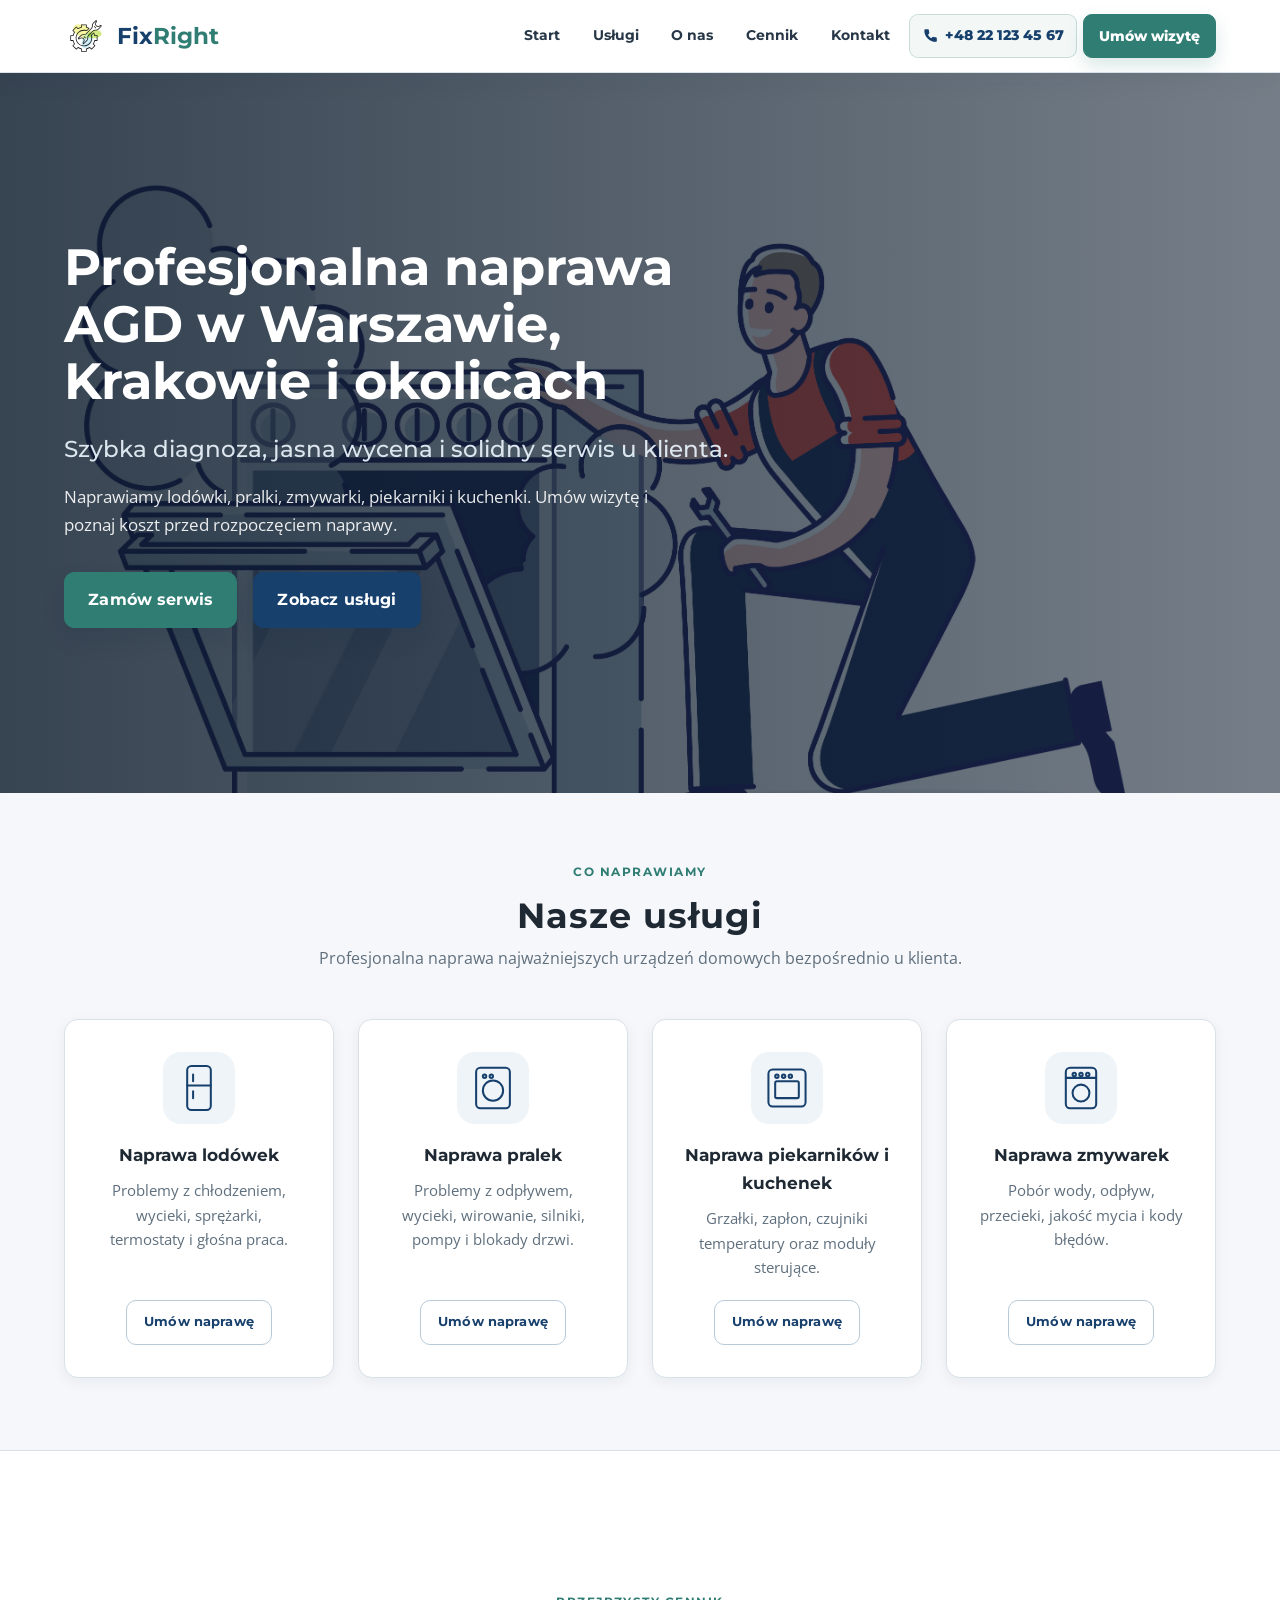
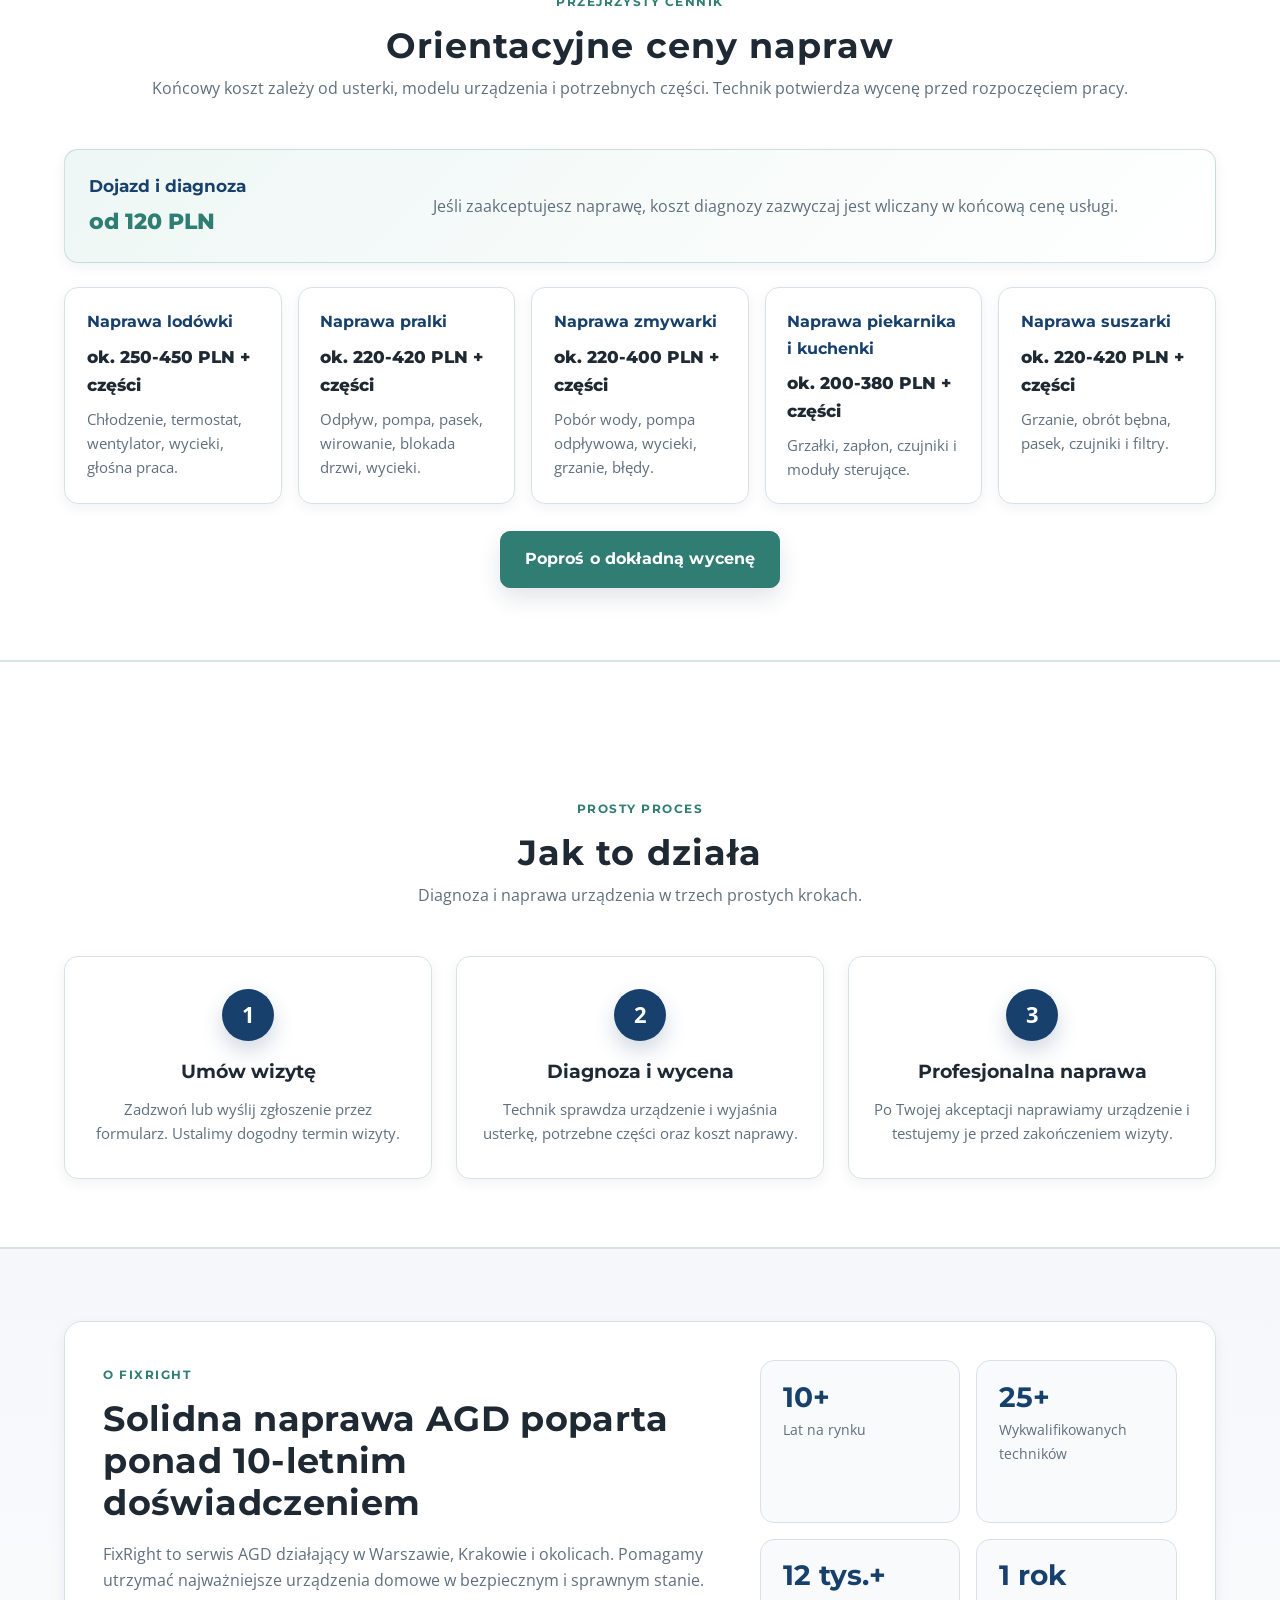
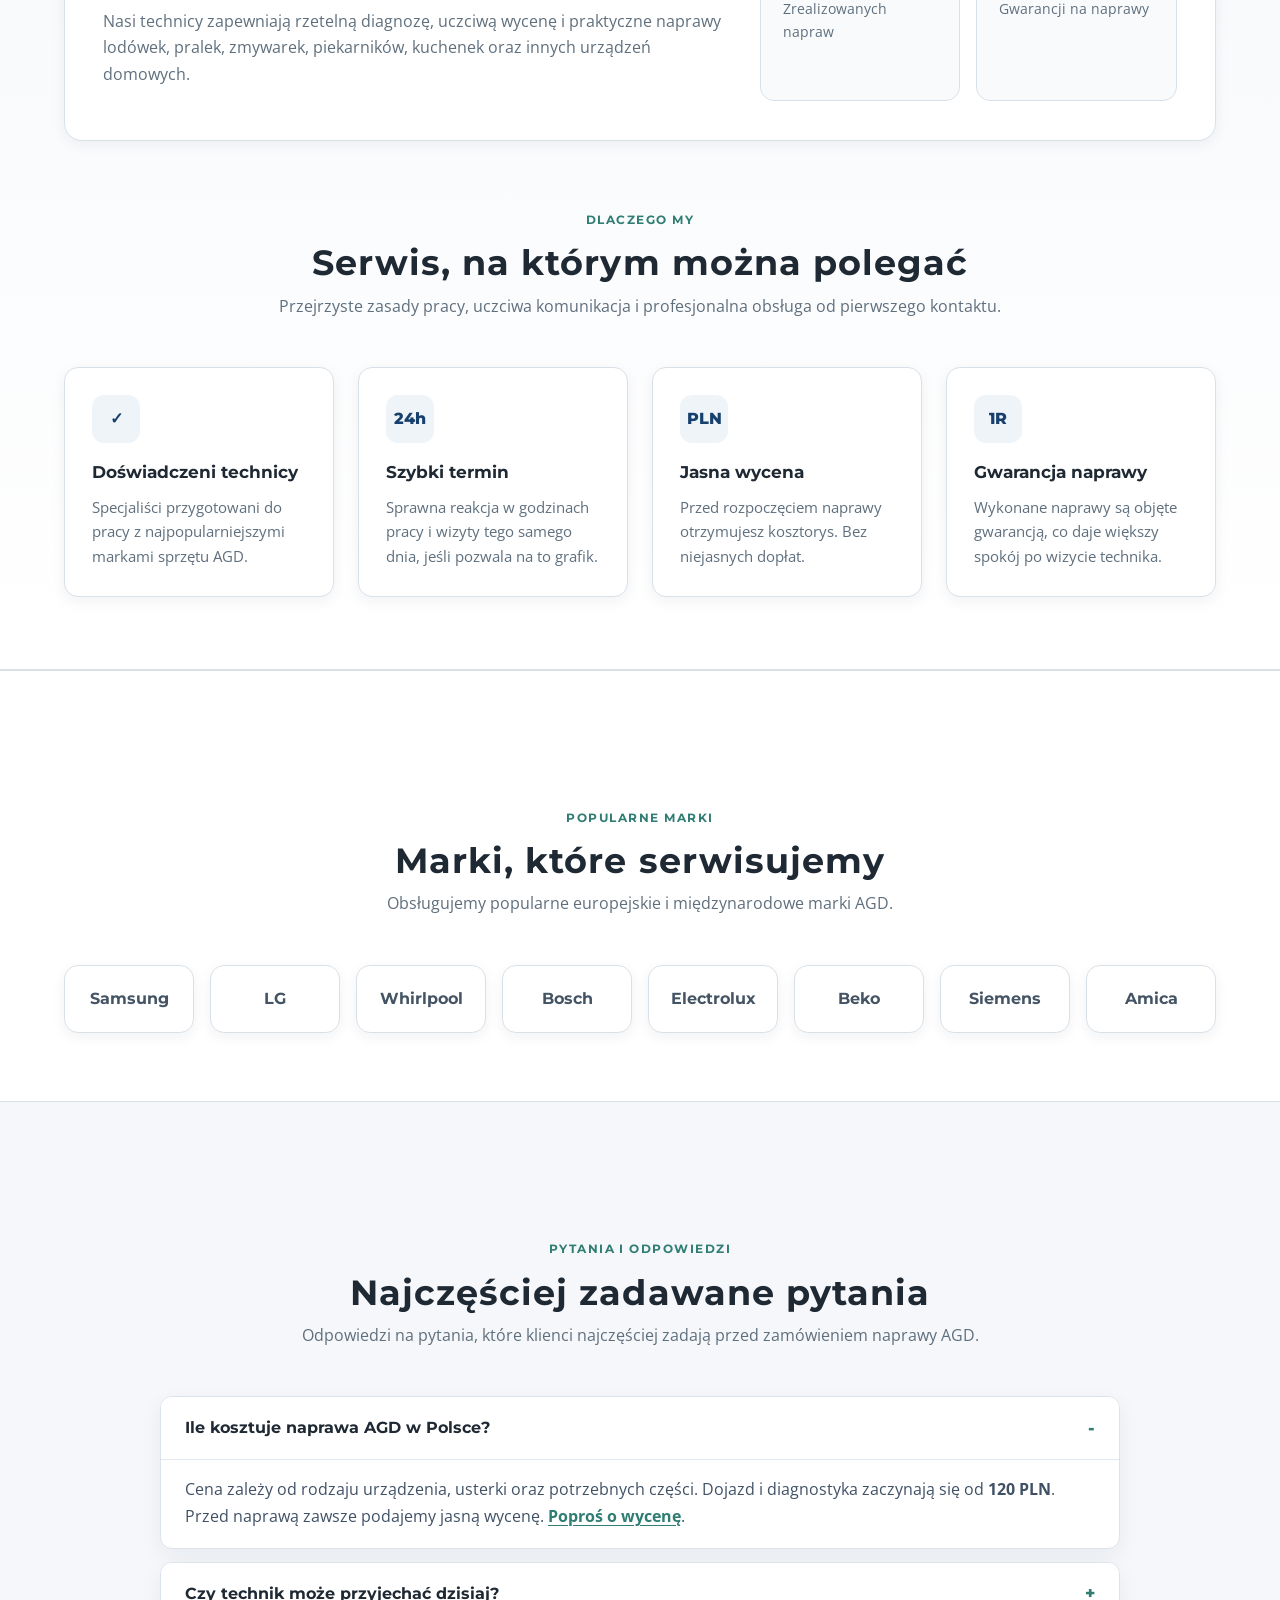
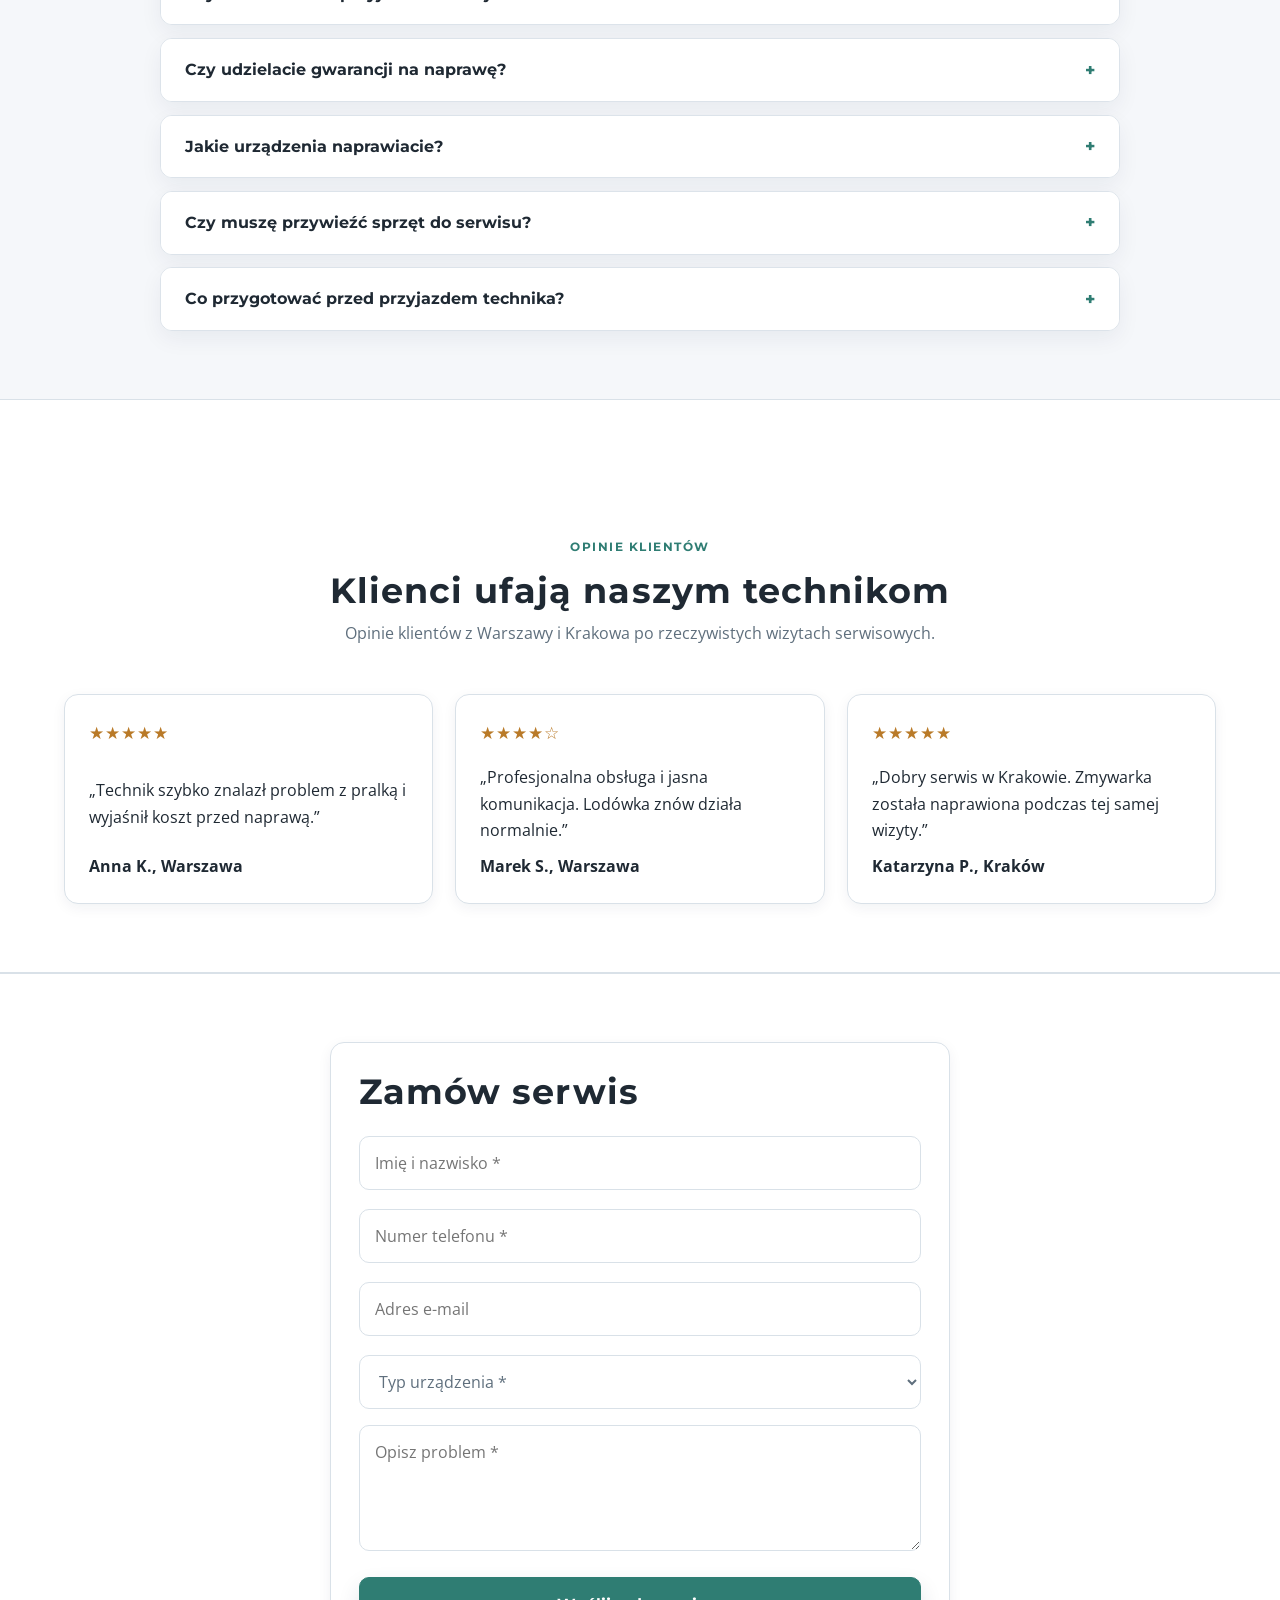
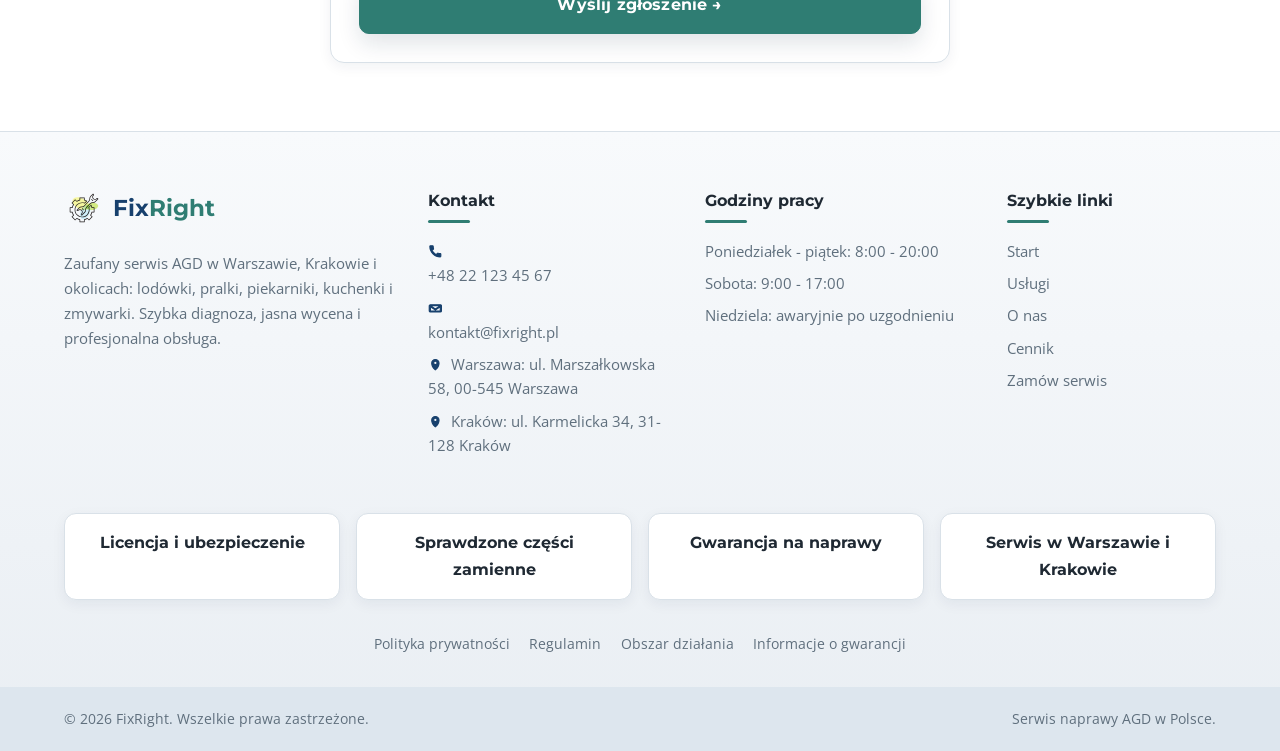
==== commit 71f6f335: "icon-fix" ====
--- a/frontend/mainpage/index.html
+++ b/frontend/mainpage/index.html
@@ -24,7 +24,11 @@
           <a href="#prices" class="nav-link">Cennik</a>
           <a href="#booking" class="nav-link">Kontakt</a>
           <a href="tel:+48221234567" class="header-phone" aria-label="Zadzwoń do FixRight">
-            <span class="phone-icon">&#9742;</span>
+            <span class="phone-icon" aria-hidden="true">
+              <svg viewBox="0 0 24 24" class="ui-icon">
+                <path d="M6.6 10.8a15.5 15.5 0 0 0 6.6 6.6l2.2-2.2a1 1 0 0 1 1-.24c1.1.36 2.28.54 3.5.54a1 1 0 0 1 1 1V20a1 1 0 0 1-1 1C10.95 21 3 13.05 3 3.99a1 1 0 0 1 1-1h3.5a1 1 0 0 1 1 1c0 1.22.18 2.4.54 3.5a1 1 0 0 1-.25 1.01L6.6 10.8Z" />
+              </svg>
+            </span>
             <span class="phone-text">+48 22 123 45 67</span>
           </a>
           <a href="#booking" class="header-cta">Umów wizytę</a>
@@ -61,25 +65,56 @@
         </div>
         <div class="services-grid">
           <article class="service-card">
-            <div class="icon"><img src="refrigerator.svg" alt="Lodówka" /></div>
+            <div class="icon" aria-hidden="true">
+              <svg viewBox="0 0 64 64" class="service-icon">
+                <rect x="18" y="6" width="28" height="52" rx="5"></rect>
+                <line x1="18" y1="29" x2="46" y2="29"></line>
+                <line x1="25" y1="16" x2="25" y2="24"></line>
+                <line x1="25" y1="36" x2="25" y2="44"></line>
+              </svg>
+            </div>
             <h3>Naprawa lodówek</h3>
             <p>Problemy z chłodzeniem, wycieki, sprężarki, termostaty i głośna praca.</p>
             <a href="#booking" class="btn btn-card">Umów naprawę</a>
           </article>
           <article class="service-card">
-            <div class="icon"><img src="washer.svg" alt="Pralka" /></div>
+            <div class="icon" aria-hidden="true">
+              <svg viewBox="0 0 64 64" class="service-icon">
+                <rect x="12" y="8" width="40" height="48" rx="5"></rect>
+                <circle cx="32" cy="35" r="12"></circle>
+                <circle cx="22" cy="18" r="2"></circle>
+                <circle cx="30" cy="18" r="2"></circle>
+              </svg>
+            </div>
             <h3>Naprawa pralek</h3>
             <p>Problemy z odpływem, wycieki, wirowanie, silniki, pompy i blokady drzwi.</p>
             <a href="#booking" class="btn btn-card">Umów naprawę</a>
           </article>
           <article class="service-card">
-            <div class="icon"><img src="oven.svg" alt="Piekarnik" /></div>
+            <div class="icon" aria-hidden="true">
+              <svg viewBox="0 0 64 64" class="service-icon">
+                <rect x="10" y="10" width="44" height="44" rx="5"></rect>
+                <rect x="18" y="24" width="28" height="20" rx="2"></rect>
+                <circle cx="20" cy="18" r="2"></circle>
+                <circle cx="28" cy="18" r="2"></circle>
+                <circle cx="36" cy="18" r="2"></circle>
+              </svg>
+            </div>
             <h3>Naprawa piekarników i kuchenek</h3>
             <p>Grzałki, zapłon, czujniki temperatury oraz moduły sterujące.</p>
             <a href="#booking" class="btn btn-card">Umów naprawę</a>
           </article>
           <article class="service-card">
-            <div class="icon"><img src="dishwasher.svg" alt="Zmywarka" /></div>
+            <div class="icon" aria-hidden="true">
+              <svg viewBox="0 0 64 64" class="service-icon">
+                <rect x="14" y="8" width="36" height="48" rx="5"></rect>
+                <line x1="14" y1="20" x2="50" y2="20"></line>
+                <circle cx="24" cy="16" r="2"></circle>
+                <circle cx="32" cy="16" r="2"></circle>
+                <circle cx="40" cy="16" r="2"></circle>
+                <circle cx="32" cy="38" r="10"></circle>
+              </svg>
+            </div>
             <h3>Naprawa zmywarek</h3>
             <p>Pobór wody, odpływ, przecieki, jakość mycia i kody błędów.</p>
             <a href="#booking" class="btn btn-card">Umów naprawę</a>
@@ -299,10 +334,10 @@
       </div>
       <div class="footer-col">
         <h4>Kontakt</h4>
-        <p>&#128222; <a href="tel:+48221234567">+48 22 123 45 67</a></p>
-        <p>&#9993; <a href="mailto:kontakt@fixright.pl">kontakt@fixright.pl</a></p>
-        <p>&#128205; Warszawa: ul. Marszałkowska 58, 00-545 Warszawa</p>
-        <p>&#128205; Kraków: ul. Karmelicka 34, 31-128 Kraków</p>
+        <p><span class="contact-icon" aria-hidden="true"><svg viewBox="0 0 24 24" class="ui-icon"><path d="M6.6 10.8a15.5 15.5 0 0 0 6.6 6.6l2.2-2.2a1 1 0 0 1 1-.24c1.1.36 2.28.54 3.5.54a1 1 0 0 1 1 1V20a1 1 0 0 1-1 1C10.95 21 3 13.05 3 3.99a1 1 0 0 1 1-1h3.5a1 1 0 0 1 1 1c0 1.22.18 2.4.54 3.5a1 1 0 0 1-.25 1.01L6.6 10.8Z" /></svg></span><a href="tel:+48221234567">+48 22 123 45 67</a></p>
+        <p><span class="contact-icon" aria-hidden="true"><svg viewBox="0 0 24 24" class="ui-icon"><path d="M4 6h16a2 2 0 0 1 2 2v8a2 2 0 0 1-2 2H4a2 2 0 0 1-2-2V8a2 2 0 0 1 2-2Zm0 1.5v.2l8 5.2 8-5.2v-.2H4Zm16 9V9.48l-7.45 4.84a1 1 0 0 1-1.1 0L4 9.48V16.5h16Z" /></svg></span><a href="mailto:kontakt@fixright.pl">kontakt@fixright.pl</a></p>
+        <p><span class="contact-icon" aria-hidden="true"><svg viewBox="0 0 24 24" class="ui-icon"><path d="M12 21s-6-5.33-6-11a6 6 0 1 1 12 0c0 5.67-6 11-6 11Zm0-8.5A2.5 2.5 0 1 0 12 7a2.5 2.5 0 0 0 0 5.5Z" /></svg></span>Warszawa: ul. Marszałkowska 58, 00-545 Warszawa</p>
+        <p><span class="contact-icon" aria-hidden="true"><svg viewBox="0 0 24 24" class="ui-icon"><path d="M12 21s-6-5.33-6-11a6 6 0 1 1 12 0c0 5.67-6 11-6 11Zm0-8.5A2.5 2.5 0 1 0 12 7a2.5 2.5 0 0 0 0 5.5Z" /></svg></span>Kraków: ul. Karmelicka 34, 31-128 Kraków</p>
       </div>
       <div class="footer-col">
         <h4>Godziny pracy</h4>
--- a/frontend/mainpage/style.css
+++ b/frontend/mainpage/style.css
@@ -106,6 +106,16 @@
   transform: translateY(-1px);
 }
 .phone-icon { font-size: 0.95rem; }
+.ui-icon {
+  width: 1em;
+  height: 1em;
+  display: block;
+  fill: currentColor;
+  stroke: currentColor;
+  stroke-width: 1.8;
+  stroke-linecap: round;
+  stroke-linejoin: round;
+}
 .header-cta {
   display: inline-flex;
   align-items: center;
@@ -310,6 +320,15 @@
 .service-card { padding: 2rem; text-align: center; }
 .service-card .icon { width: 72px; height: 72px; margin: 0 auto 1.1rem; display: flex; align-items: center; justify-content: center; border-radius: 18px; background: #eef4f8; }
 .service-card .icon img { width: 54px; height: 54px; object-fit: contain; }
+.service-icon {
+  width: 54px;
+  height: 54px;
+  fill: none;
+  stroke: var(--clr-primary);
+  stroke-width: 2.4;
+  stroke-linecap: round;
+  stroke-linejoin: round;
+}
 .service-card h3 { font-family: var(--font-main); font-size: 1.05rem; margin-bottom: 0.55rem; color: var(--clr-ink); }
 .service-card p { font-size: 0.93rem; color: var(--clr-ink-muted); }
 
@@ -502,6 +521,14 @@
 .footer-col h4::after { content: ''; position: absolute; left: 0; bottom: 0; width: 42px; height: 3px; border-radius: 99px; background: var(--clr-accent); }
 .footer-col p,
 .footer-col a { display: block; font-size: 0.92rem; color: var(--clr-ink-muted); margin-bottom: 0.5rem; }
+.contact-icon {
+  display: inline-flex;
+  width: 1rem;
+  height: 1rem;
+  margin-right: 0.45rem;
+  vertical-align: -0.12rem;
+  color: var(--clr-primary);
+}
 .footer-col a:hover { color: var(--clr-primary); }
 .footer-service-strip { display: grid; grid-template-columns: repeat(4, 1fr); gap: 1rem; padding: 1rem 1.5rem 2rem; }
 .footer-badge { background: #ffffff; border: 1px solid var(--clr-border); border-radius: 12px; padding: 1rem; text-align: center; font-family: var(--font-main); font-weight: 700; color: var(--clr-ink); box-shadow: var(--shadow-sm); }
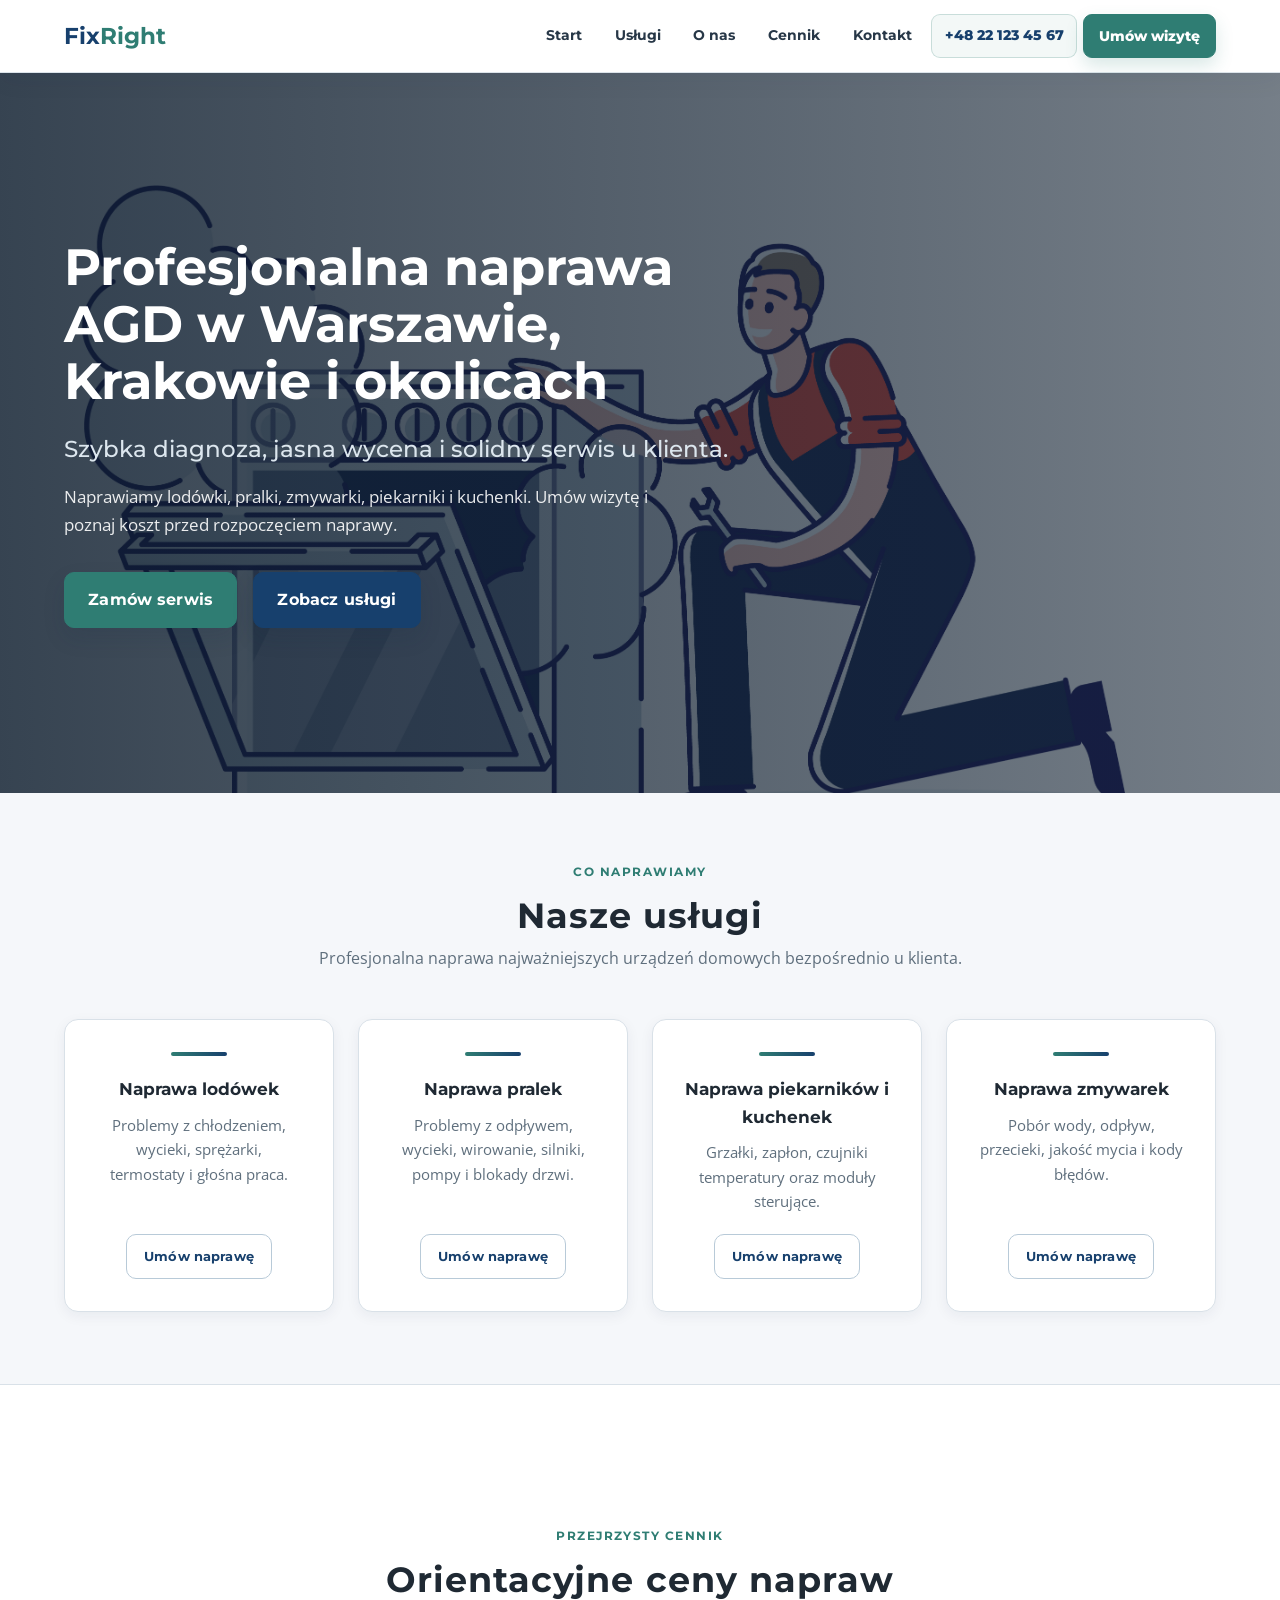
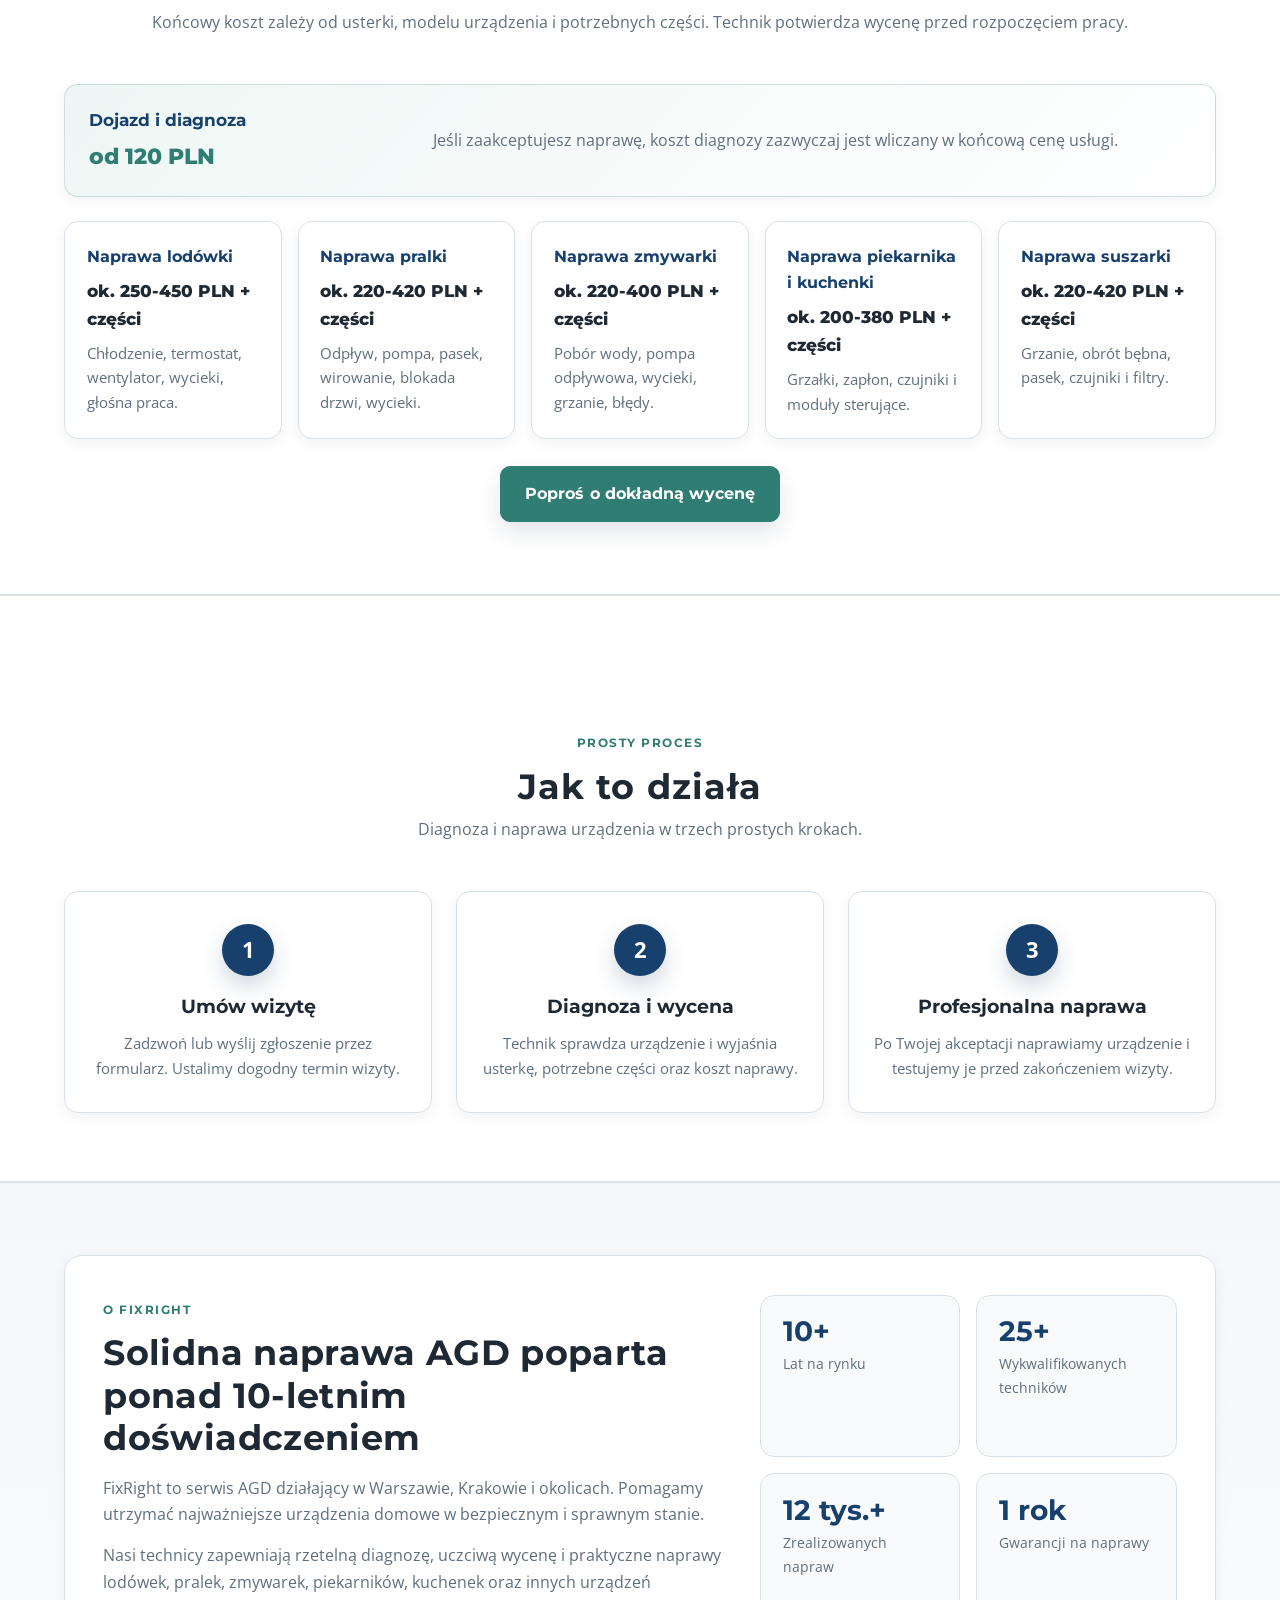
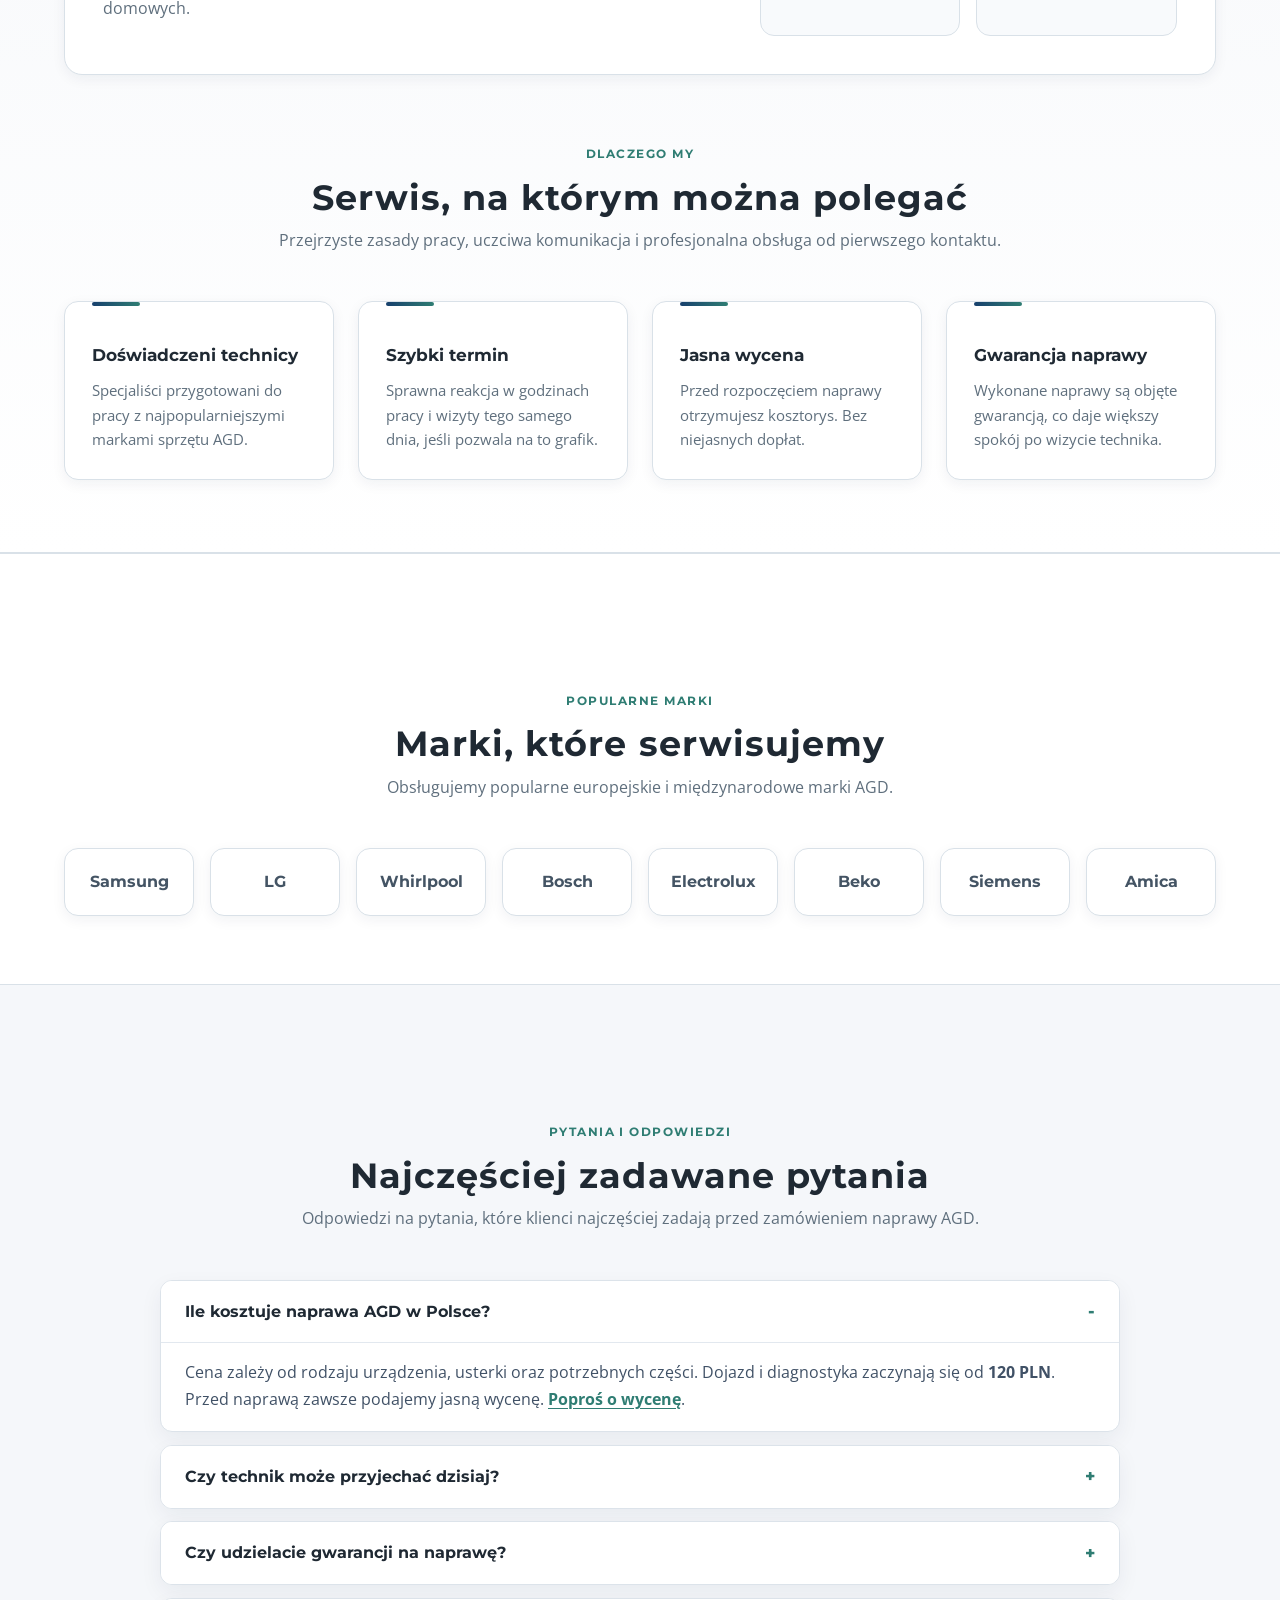
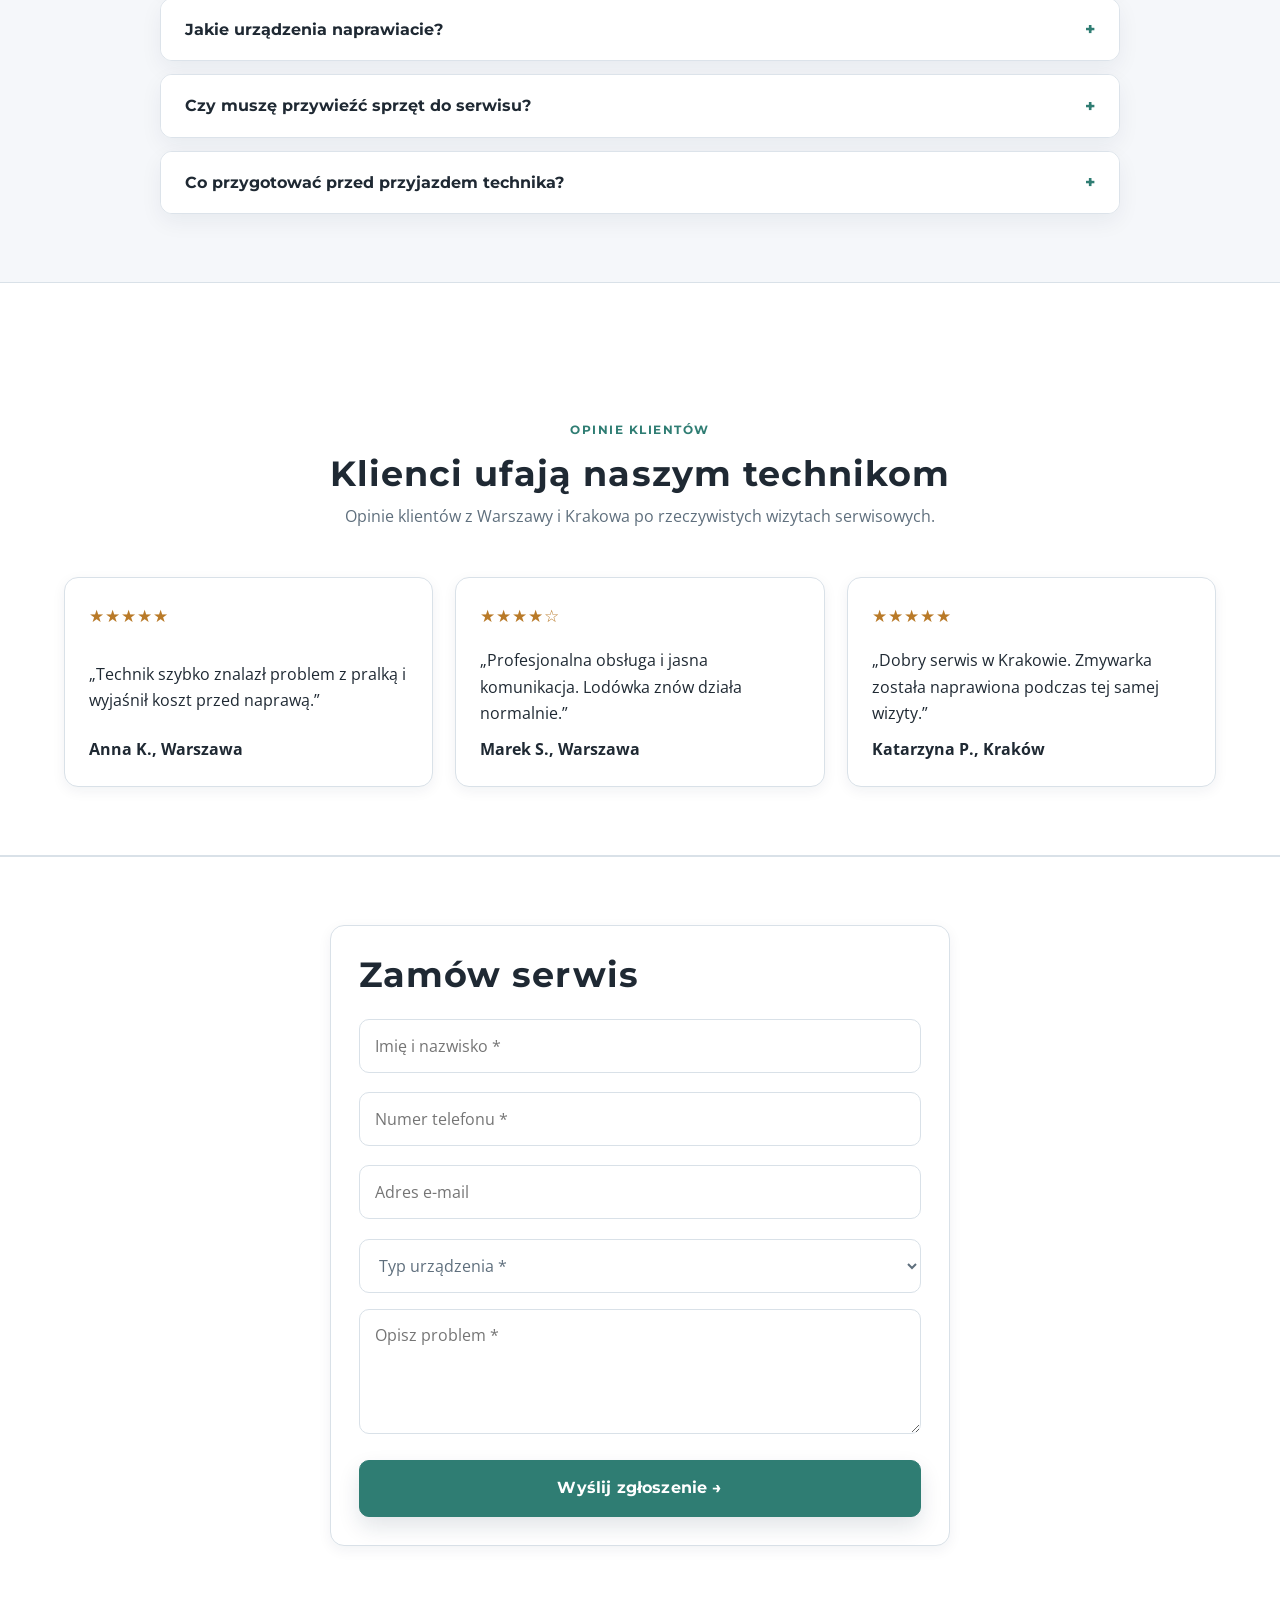
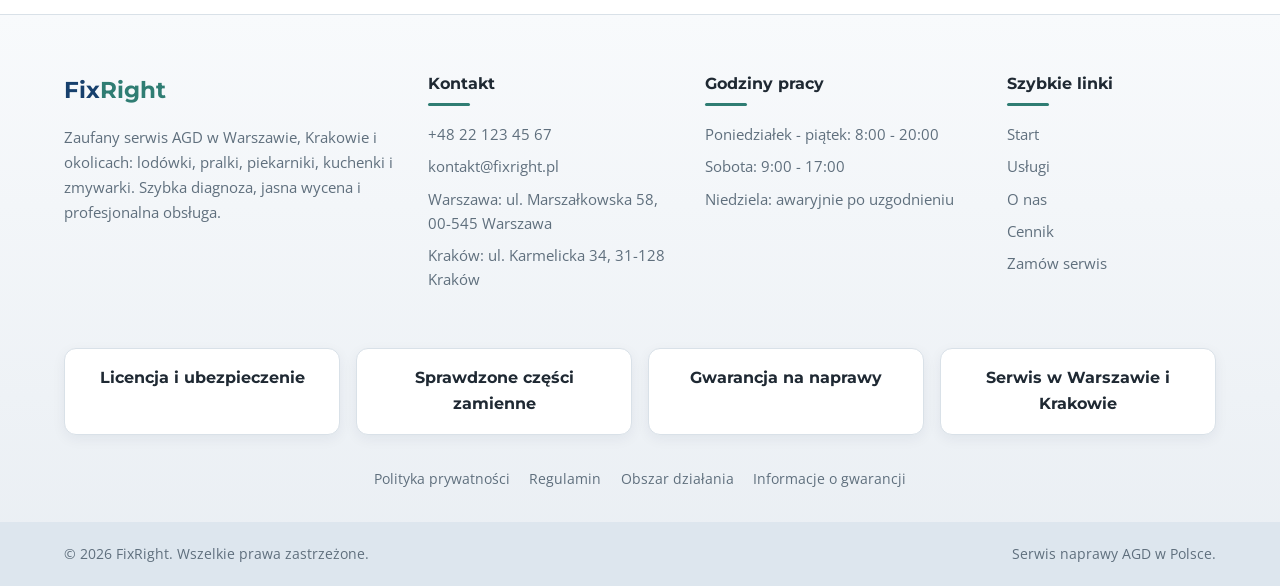
==== commit 55796bdb: "deleted icons" ====
--- a/frontend/mainpage/index.html
+++ b/frontend/mainpage/index.html
@@ -12,7 +12,6 @@
   <header class="site-header" id="site-header">
     <div class="container header-inner">
       <a href="#home" class="logo" aria-label="FixRight strona główna">
-        <img src="logo.svg" alt="Logo FixRight" class="logo-img" />
         <span class="logo-text">Fix<strong>Right</strong></span>
       </a>
 
@@ -23,14 +22,7 @@
           <a href="#about" class="nav-link">O nas</a>
           <a href="#prices" class="nav-link">Cennik</a>
           <a href="#booking" class="nav-link">Kontakt</a>
-          <a href="tel:+48221234567" class="header-phone" aria-label="Zadzwoń do FixRight">
-            <span class="phone-icon" aria-hidden="true">
-              <svg viewBox="0 0 24 24" class="ui-icon">
-                <path d="M6.6 10.8a15.5 15.5 0 0 0 6.6 6.6l2.2-2.2a1 1 0 0 1 1-.24c1.1.36 2.28.54 3.5.54a1 1 0 0 1 1 1V20a1 1 0 0 1-1 1C10.95 21 3 13.05 3 3.99a1 1 0 0 1 1-1h3.5a1 1 0 0 1 1 1c0 1.22.18 2.4.54 3.5a1 1 0 0 1-.25 1.01L6.6 10.8Z" />
-              </svg>
-            </span>
-            <span class="phone-text">+48 22 123 45 67</span>
-          </a>
+          <a href="tel:+48221234567" class="header-phone" aria-label="Zadzwoń do FixRight">+48 22 123 45 67</a>
           <a href="#booking" class="header-cta">Umów wizytę</a>
         </nav>
 
@@ -65,56 +57,21 @@
         </div>
         <div class="services-grid">
           <article class="service-card">
-            <div class="icon" aria-hidden="true">
-              <svg viewBox="0 0 64 64" class="service-icon">
-                <rect x="18" y="6" width="28" height="52" rx="5"></rect>
-                <line x1="18" y1="29" x2="46" y2="29"></line>
-                <line x1="25" y1="16" x2="25" y2="24"></line>
-                <line x1="25" y1="36" x2="25" y2="44"></line>
-              </svg>
-            </div>
             <h3>Naprawa lodówek</h3>
             <p>Problemy z chłodzeniem, wycieki, sprężarki, termostaty i głośna praca.</p>
             <a href="#booking" class="btn btn-card">Umów naprawę</a>
           </article>
           <article class="service-card">
-            <div class="icon" aria-hidden="true">
-              <svg viewBox="0 0 64 64" class="service-icon">
-                <rect x="12" y="8" width="40" height="48" rx="5"></rect>
-                <circle cx="32" cy="35" r="12"></circle>
-                <circle cx="22" cy="18" r="2"></circle>
-                <circle cx="30" cy="18" r="2"></circle>
-              </svg>
-            </div>
             <h3>Naprawa pralek</h3>
             <p>Problemy z odpływem, wycieki, wirowanie, silniki, pompy i blokady drzwi.</p>
             <a href="#booking" class="btn btn-card">Umów naprawę</a>
           </article>
           <article class="service-card">
-            <div class="icon" aria-hidden="true">
-              <svg viewBox="0 0 64 64" class="service-icon">
-                <rect x="10" y="10" width="44" height="44" rx="5"></rect>
-                <rect x="18" y="24" width="28" height="20" rx="2"></rect>
-                <circle cx="20" cy="18" r="2"></circle>
-                <circle cx="28" cy="18" r="2"></circle>
-                <circle cx="36" cy="18" r="2"></circle>
-              </svg>
-            </div>
             <h3>Naprawa piekarników i kuchenek</h3>
             <p>Grzałki, zapłon, czujniki temperatury oraz moduły sterujące.</p>
             <a href="#booking" class="btn btn-card">Umów naprawę</a>
           </article>
           <article class="service-card">
-            <div class="icon" aria-hidden="true">
-              <svg viewBox="0 0 64 64" class="service-icon">
-                <rect x="14" y="8" width="36" height="48" rx="5"></rect>
-                <line x1="14" y1="20" x2="50" y2="20"></line>
-                <circle cx="24" cy="16" r="2"></circle>
-                <circle cx="32" cy="16" r="2"></circle>
-                <circle cx="40" cy="16" r="2"></circle>
-                <circle cx="32" cy="38" r="10"></circle>
-              </svg>
-            </div>
             <h3>Naprawa zmywarek</h3>
             <p>Pobór wody, odpływ, przecieki, jakość mycia i kody błędów.</p>
             <a href="#booking" class="btn btn-card">Umów naprawę</a>
@@ -223,10 +180,10 @@
           <p>Przejrzyste zasady pracy, uczciwa komunikacja i profesjonalna obsługa od pierwszego kontaktu.</p>
         </div>
         <div class="why-grid">
-          <div class="why-card"><div class="why-icon">&#10003;</div><h3>Doświadczeni technicy</h3><p>Specjaliści przygotowani do pracy z najpopularniejszymi markami sprzętu AGD.</p></div>
-          <div class="why-card"><div class="why-icon">24h</div><h3>Szybki termin</h3><p>Sprawna reakcja w godzinach pracy i wizyty tego samego dnia, jeśli pozwala na to grafik.</p></div>
-          <div class="why-card"><div class="why-icon">PLN</div><h3>Jasna wycena</h3><p>Przed rozpoczęciem naprawy otrzymujesz kosztorys. Bez niejasnych dopłat.</p></div>
-          <div class="why-card"><div class="why-icon">1R</div><h3>Gwarancja naprawy</h3><p>Wykonane naprawy są objęte gwarancją, co daje większy spokój po wizycie technika.</p></div>
+          <div class="why-card"><h3>Doświadczeni technicy</h3><p>Specjaliści przygotowani do pracy z najpopularniejszymi markami sprzętu AGD.</p></div>
+          <div class="why-card"><h3>Szybki termin</h3><p>Sprawna reakcja w godzinach pracy i wizyty tego samego dnia, jeśli pozwala na to grafik.</p></div>
+          <div class="why-card"><h3>Jasna wycena</h3><p>Przed rozpoczęciem naprawy otrzymujesz kosztorys. Bez niejasnych dopłat.</p></div>
+          <div class="why-card"><h3>Gwarancja naprawy</h3><p>Wykonane naprawy są objęte gwarancją, co daje większy spokój po wizycie technika.</p></div>
         </div>
       </div>
     </section>
@@ -329,15 +286,15 @@
   <footer class="site-footer">
     <div class="container footer-top">
       <div class="footer-brand">
-        <a href="#home" class="footer-logo" aria-label="FixRight strona główna"><img src="logo.svg" alt="Logo FixRight" class="footer-logo-img" /><span>Fix<strong>Right</strong></span></a>
+        <a href="#home" class="footer-logo" aria-label="FixRight strona główna"><span>Fix<strong>Right</strong></span></a>
         <p>Zaufany serwis AGD w Warszawie, Krakowie i okolicach: lodówki, pralki, piekarniki, kuchenki i zmywarki. Szybka diagnoza, jasna wycena i profesjonalna obsługa.</p>
       </div>
       <div class="footer-col">
         <h4>Kontakt</h4>
-        <p><span class="contact-icon" aria-hidden="true"><svg viewBox="0 0 24 24" class="ui-icon"><path d="M6.6 10.8a15.5 15.5 0 0 0 6.6 6.6l2.2-2.2a1 1 0 0 1 1-.24c1.1.36 2.28.54 3.5.54a1 1 0 0 1 1 1V20a1 1 0 0 1-1 1C10.95 21 3 13.05 3 3.99a1 1 0 0 1 1-1h3.5a1 1 0 0 1 1 1c0 1.22.18 2.4.54 3.5a1 1 0 0 1-.25 1.01L6.6 10.8Z" /></svg></span><a href="tel:+48221234567">+48 22 123 45 67</a></p>
-        <p><span class="contact-icon" aria-hidden="true"><svg viewBox="0 0 24 24" class="ui-icon"><path d="M4 6h16a2 2 0 0 1 2 2v8a2 2 0 0 1-2 2H4a2 2 0 0 1-2-2V8a2 2 0 0 1 2-2Zm0 1.5v.2l8 5.2 8-5.2v-.2H4Zm16 9V9.48l-7.45 4.84a1 1 0 0 1-1.1 0L4 9.48V16.5h16Z" /></svg></span><a href="mailto:kontakt@fixright.pl">kontakt@fixright.pl</a></p>
-        <p><span class="contact-icon" aria-hidden="true"><svg viewBox="0 0 24 24" class="ui-icon"><path d="M12 21s-6-5.33-6-11a6 6 0 1 1 12 0c0 5.67-6 11-6 11Zm0-8.5A2.5 2.5 0 1 0 12 7a2.5 2.5 0 0 0 0 5.5Z" /></svg></span>Warszawa: ul. Marszałkowska 58, 00-545 Warszawa</p>
-        <p><span class="contact-icon" aria-hidden="true"><svg viewBox="0 0 24 24" class="ui-icon"><path d="M12 21s-6-5.33-6-11a6 6 0 1 1 12 0c0 5.67-6 11-6 11Zm0-8.5A2.5 2.5 0 1 0 12 7a2.5 2.5 0 0 0 0 5.5Z" /></svg></span>Kraków: ul. Karmelicka 34, 31-128 Kraków</p>
+        <p><a href="tel:+48221234567">+48 22 123 45 67</a></p>
+        <p><a href="mailto:kontakt@fixright.pl">kontakt@fixright.pl</a></p>
+        <p>Warszawa: ul. Marszałkowska 58, 00-545 Warszawa</p>
+        <p>Kraków: ul. Karmelicka 34, 31-128 Kraków</p>
       </div>
       <div class="footer-col">
         <h4>Godziny pracy</h4>
--- a/frontend/mainpage/style.css
+++ b/frontend/mainpage/style.css
@@ -63,7 +63,6 @@
   color: var(--clr-primary);
   flex-shrink: 0;
 }
-.logo-img { height: 44px; width: auto; object-fit: contain; }
 .logo strong { color: var(--clr-accent); }
 .header-actions { display: flex; align-items: center; gap: 1rem; }
 .nav { display: flex; align-items: center; gap: 0.35rem; }
@@ -104,17 +103,6 @@
   background: #e9f4f2;
   border-color: rgba(47, 125, 115, 0.42);
   transform: translateY(-1px);
-}
-.phone-icon { font-size: 0.95rem; }
-.ui-icon {
-  width: 1em;
-  height: 1em;
-  display: block;
-  fill: currentColor;
-  stroke: currentColor;
-  stroke-width: 1.8;
-  stroke-linecap: round;
-  stroke-linejoin: round;
 }
 .header-cta {
   display: inline-flex;
@@ -137,68 +125,6 @@
   transform: translateY(-1px);
   box-shadow: 0 10px 22px rgba(47, 125, 115, 0.24);
 }
-
-/* Language button */
-.language-menu { position: relative; display: inline-flex; align-items: center; margin-left: 0.45rem; }
-.language-btn {
-  display: inline-flex;
-  align-items: center;
-  gap: 0.45rem;
-  border: 1px solid rgba(23, 64, 109, 0.2);
-  background: #ffffff;
-  color: var(--clr-ink);
-  padding: 0.58rem 0.8rem;
-  border-radius: 9px;
-  font-family: var(--font-main);
-  font-weight: 700;
-  cursor: pointer;
-  box-shadow: 0 6px 18px rgba(18, 38, 63, 0.07);
-  transition: border-color 0.18s ease, box-shadow 0.18s ease, background 0.18s ease;
-}
-.language-btn:hover,
-.language-menu.open .language-btn {
-  border-color: rgba(47, 125, 115, 0.45);
-  background: #f8fbfb;
-  box-shadow: 0 10px 24px rgba(18, 38, 63, 0.11);
-}
-.language-flag { font-size: 1rem; line-height: 1; }
-.language-label { font-size: 0.84rem; letter-spacing: 0.04em; }
-.language-arrow { font-size: 0.72rem; color: var(--clr-ink-muted); transition: transform 0.18s ease; }
-.language-menu.open .language-arrow { transform: rotate(180deg); }
-.language-dropdown {
-  position: absolute;
-  right: 0;
-  top: calc(100% + 0.65rem);
-  width: 185px;
-  padding: 0.4rem;
-  background: var(--clr-surface);
-  border: 1px solid var(--clr-border);
-  border-radius: 12px;
-  box-shadow: var(--shadow-md);
-  opacity: 0;
-  visibility: hidden;
-  transform: translateY(-8px);
-  transition: opacity 0.18s ease, transform 0.18s ease, visibility 0.18s ease;
-}
-.language-menu.open .language-dropdown { opacity: 1; visibility: visible; transform: translateY(0); }
-.language-option {
-  display: flex;
-  align-items: center;
-  gap: 0.6rem;
-  width: 100%;
-  border: 0;
-  background: transparent;
-  color: var(--clr-ink);
-  padding: 0.68rem 0.72rem;
-  border-radius: 9px;
-  font-family: var(--font-main);
-  font-weight: 600;
-  text-align: left;
-  cursor: pointer;
-  transition: background 0.18s ease, color 0.18s ease;
-}
-.language-option:hover,
-.language-option.active { background: #eef4f8; color: var(--clr-primary); }
 
 .hamburger {
   display: none;
@@ -317,17 +243,19 @@
   gap: 1.5rem;
   margin-bottom: 4.5rem;
 }
-.service-card { padding: 2rem; text-align: center; }
-.service-card .icon { width: 72px; height: 72px; margin: 0 auto 1.1rem; display: flex; align-items: center; justify-content: center; border-radius: 18px; background: #eef4f8; }
-.service-card .icon img { width: 54px; height: 54px; object-fit: contain; }
-.service-icon {
-  width: 54px;
-  height: 54px;
-  fill: none;
-  stroke: var(--clr-primary);
-  stroke-width: 2.4;
-  stroke-linecap: round;
-  stroke-linejoin: round;
+.service-card {
+  padding: 2rem;
+  text-align: center;
+  position: relative;
+}
+.service-card::before {
+  content: '';
+  display: block;
+  width: 56px;
+  height: 4px;
+  margin: 0 auto 1.25rem;
+  border-radius: 999px;
+  background: linear-gradient(90deg, var(--clr-accent), var(--clr-primary));
 }
 .service-card h3 { font-family: var(--font-main); font-size: 1.05rem; margin-bottom: 0.55rem; color: var(--clr-ink); }
 .service-card p { font-size: 0.93rem; color: var(--clr-ink-muted); }
@@ -424,21 +352,23 @@
   margin-bottom: 0;
 }
 .why-card { text-align: left; padding: 1.7rem; }
-.why-icon {
+.why-card {
+  text-align: left;
+  padding: 1.7rem;
+  position: relative;
+  overflow: hidden;
+}
+.why-card::before {
+  content: '';
+  position: absolute;
+  left: 1.7rem;
+  top: 0;
   width: 48px;
-  height: 48px;
-  display: flex;
-  align-items: center;
-  justify-content: center;
-  margin-bottom: 1rem;
-  border-radius: 12px;
-  background: #eef4f8;
-  color: var(--clr-primary);
-  font-family: var(--font-main);
-  font-size: 1rem;
-  font-weight: 800;
-}
-.why-card h3 { font-family: var(--font-main); font-size: 1.05rem; margin-bottom: 0.5rem; color: var(--clr-ink); }
+  height: 4px;
+  border-radius: 999px;
+  background: linear-gradient(90deg, var(--clr-primary), var(--clr-accent));
+}
+.why-card h3 { font-family: var(--font-main); font-size: 1.05rem; margin-bottom: 0.5rem; color: var(--clr-ink); padding-top: 0.8rem; }
 .why-card p { font-size: 0.93rem; color: var(--clr-ink-muted); }
 
 /* Brands */
@@ -516,19 +446,10 @@
 .footer-brand p { margin-top: 1rem; color: var(--clr-ink-muted); font-size: 0.95rem; max-width: 380px; }
 .footer-logo { display: inline-flex; align-items: center; gap: 0.55rem; font-family: var(--font-main); font-size: 1.45rem; font-weight: 700; color: var(--clr-primary); }
 .footer-logo strong { color: var(--clr-accent); }
-.footer-logo-img { height: 40px; width: auto; object-fit: contain; }
 .footer-col h4 { font-family: var(--font-main); margin-bottom: 1rem; position: relative; padding-bottom: 0.55rem; color: var(--clr-ink); }
 .footer-col h4::after { content: ''; position: absolute; left: 0; bottom: 0; width: 42px; height: 3px; border-radius: 99px; background: var(--clr-accent); }
 .footer-col p,
 .footer-col a { display: block; font-size: 0.92rem; color: var(--clr-ink-muted); margin-bottom: 0.5rem; }
-.contact-icon {
-  display: inline-flex;
-  width: 1rem;
-  height: 1rem;
-  margin-right: 0.45rem;
-  vertical-align: -0.12rem;
-  color: var(--clr-primary);
-}
 .footer-col a:hover { color: var(--clr-primary); }
 .footer-service-strip { display: grid; grid-template-columns: repeat(4, 1fr); gap: 1rem; padding: 1rem 1.5rem 2rem; }
 .footer-badge { background: #ffffff; border: 1px solid var(--clr-border); border-radius: 12px; padding: 1rem; text-align: center; font-family: var(--font-main); font-weight: 700; color: var(--clr-ink); box-shadow: var(--shadow-sm); }
@@ -560,8 +481,6 @@
   .nav.open { display: flex; }
   .nav-link { padding: 0.85rem 0.8rem; }
   .header-phone, .header-cta { width: 100%; justify-content: center; margin-top: 0.35rem; }
-  .language-menu { align-self: flex-start; margin-top: 0.8rem; margin-left: 0; }
-  .language-dropdown { left: 0; right: auto; }
   .footer-top { grid-template-columns: 1fr 1fr; }
   .footer-service-strip { grid-template-columns: 1fr 1fr; }
 }
@@ -580,7 +499,6 @@
   .about-panel { padding: 1.4rem; }
   .about-stats { grid-template-columns: 1fr; }
   .logo { font-size: 1.3rem; }
-  .logo-img { height: 38px; }
   .hero { min-height: 70vh; padding: 4.5rem 0; }
 }
 
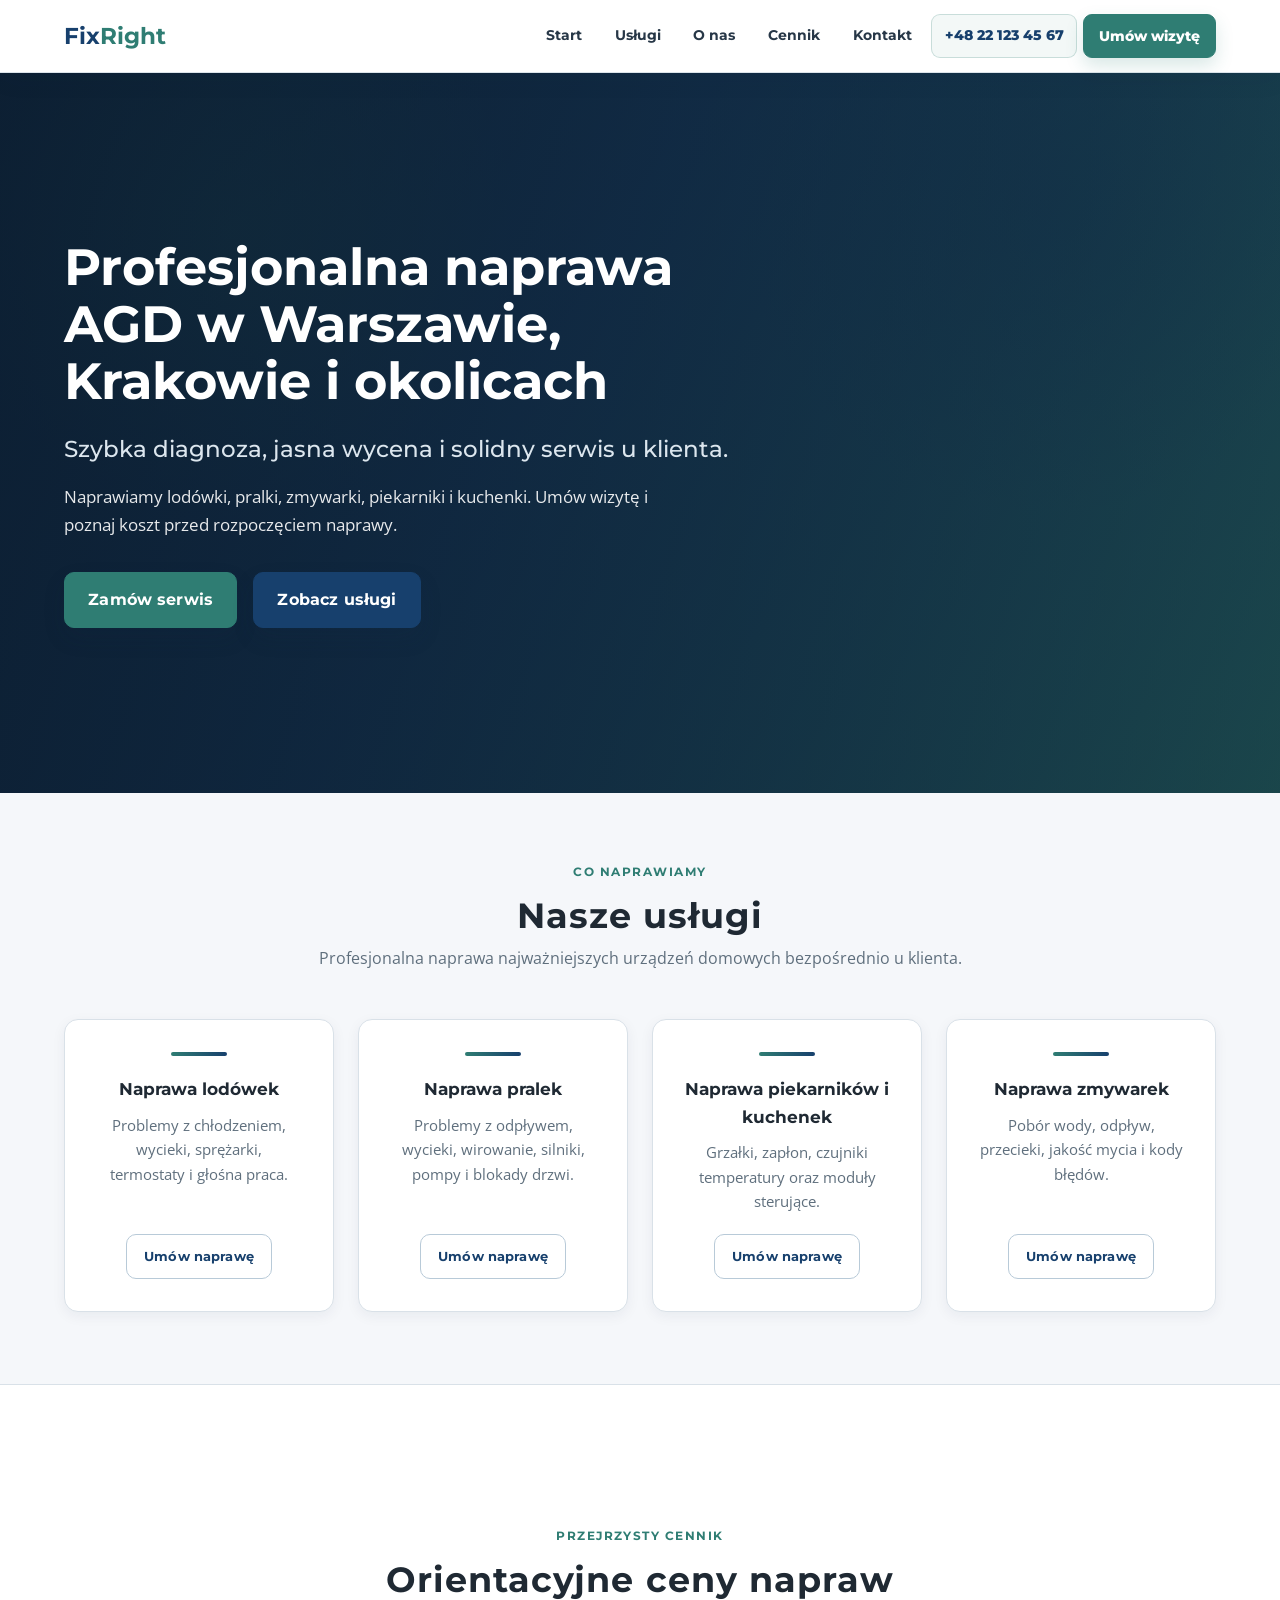
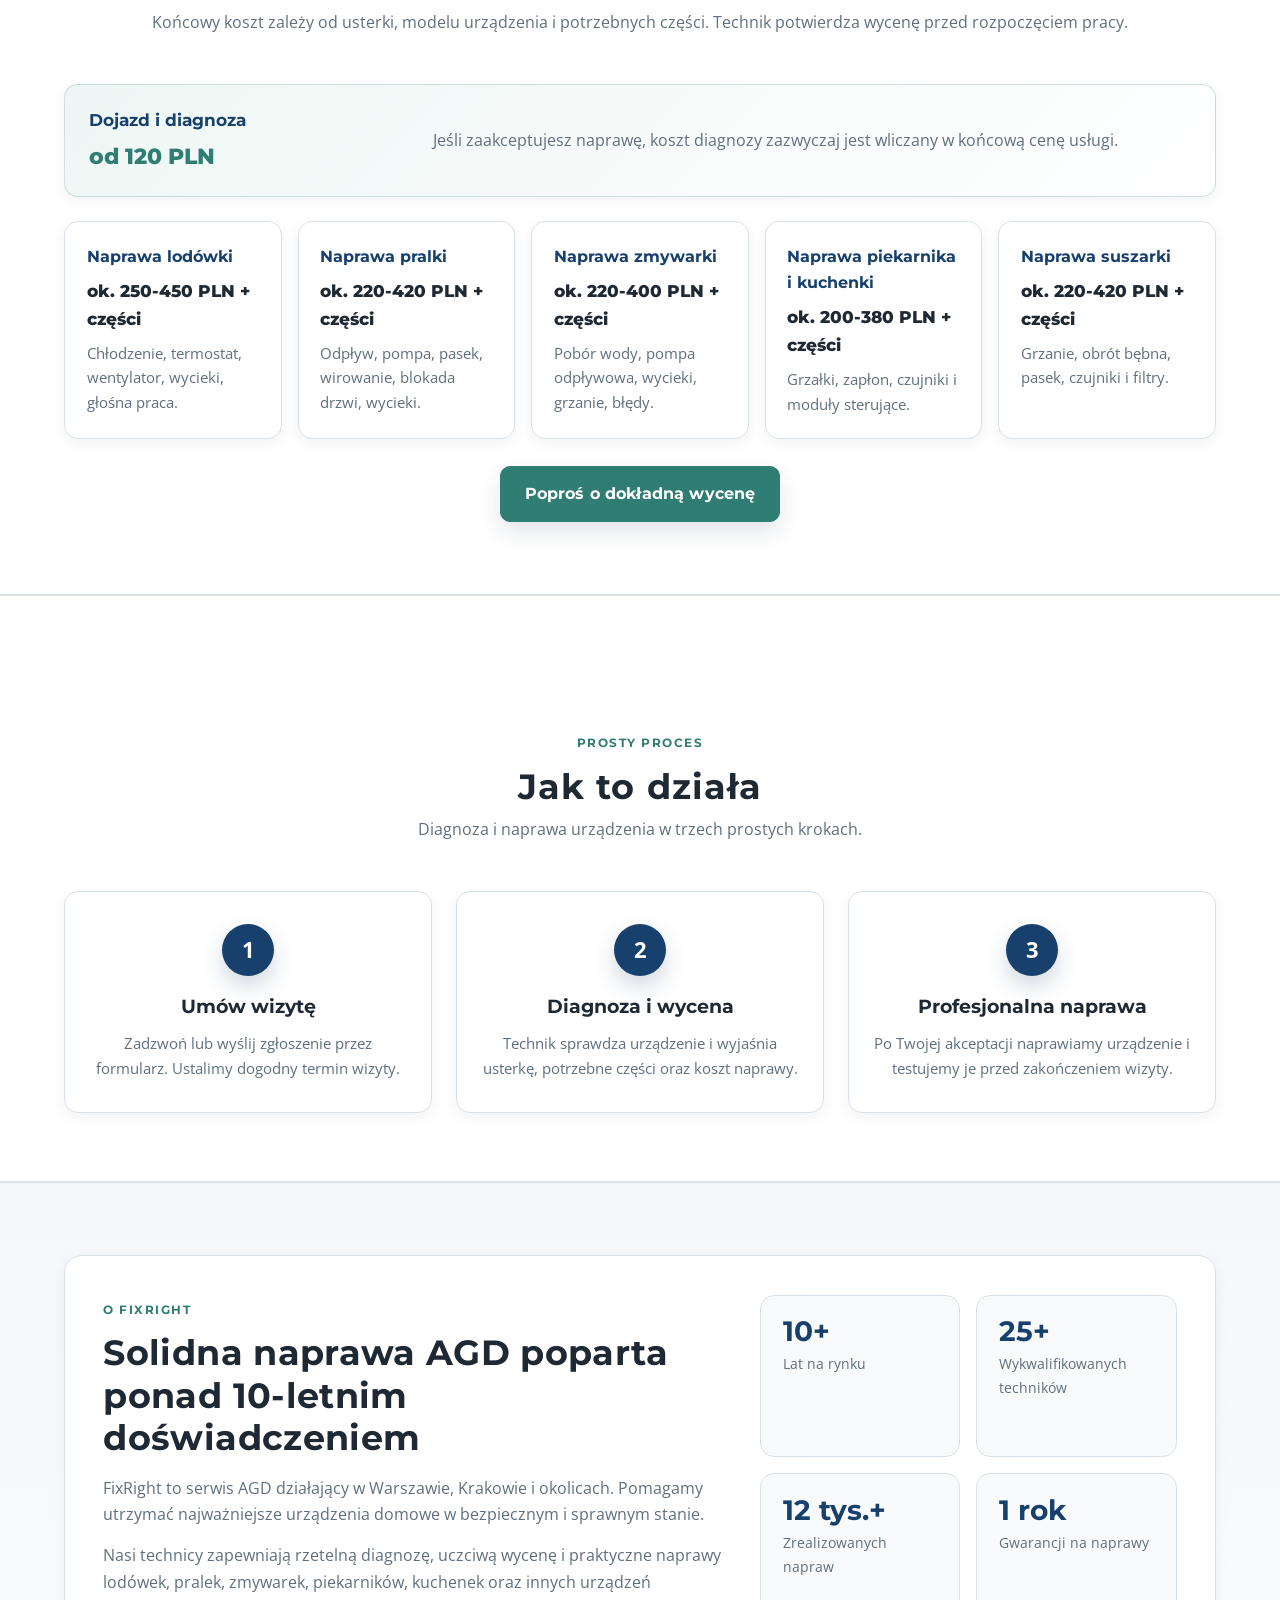
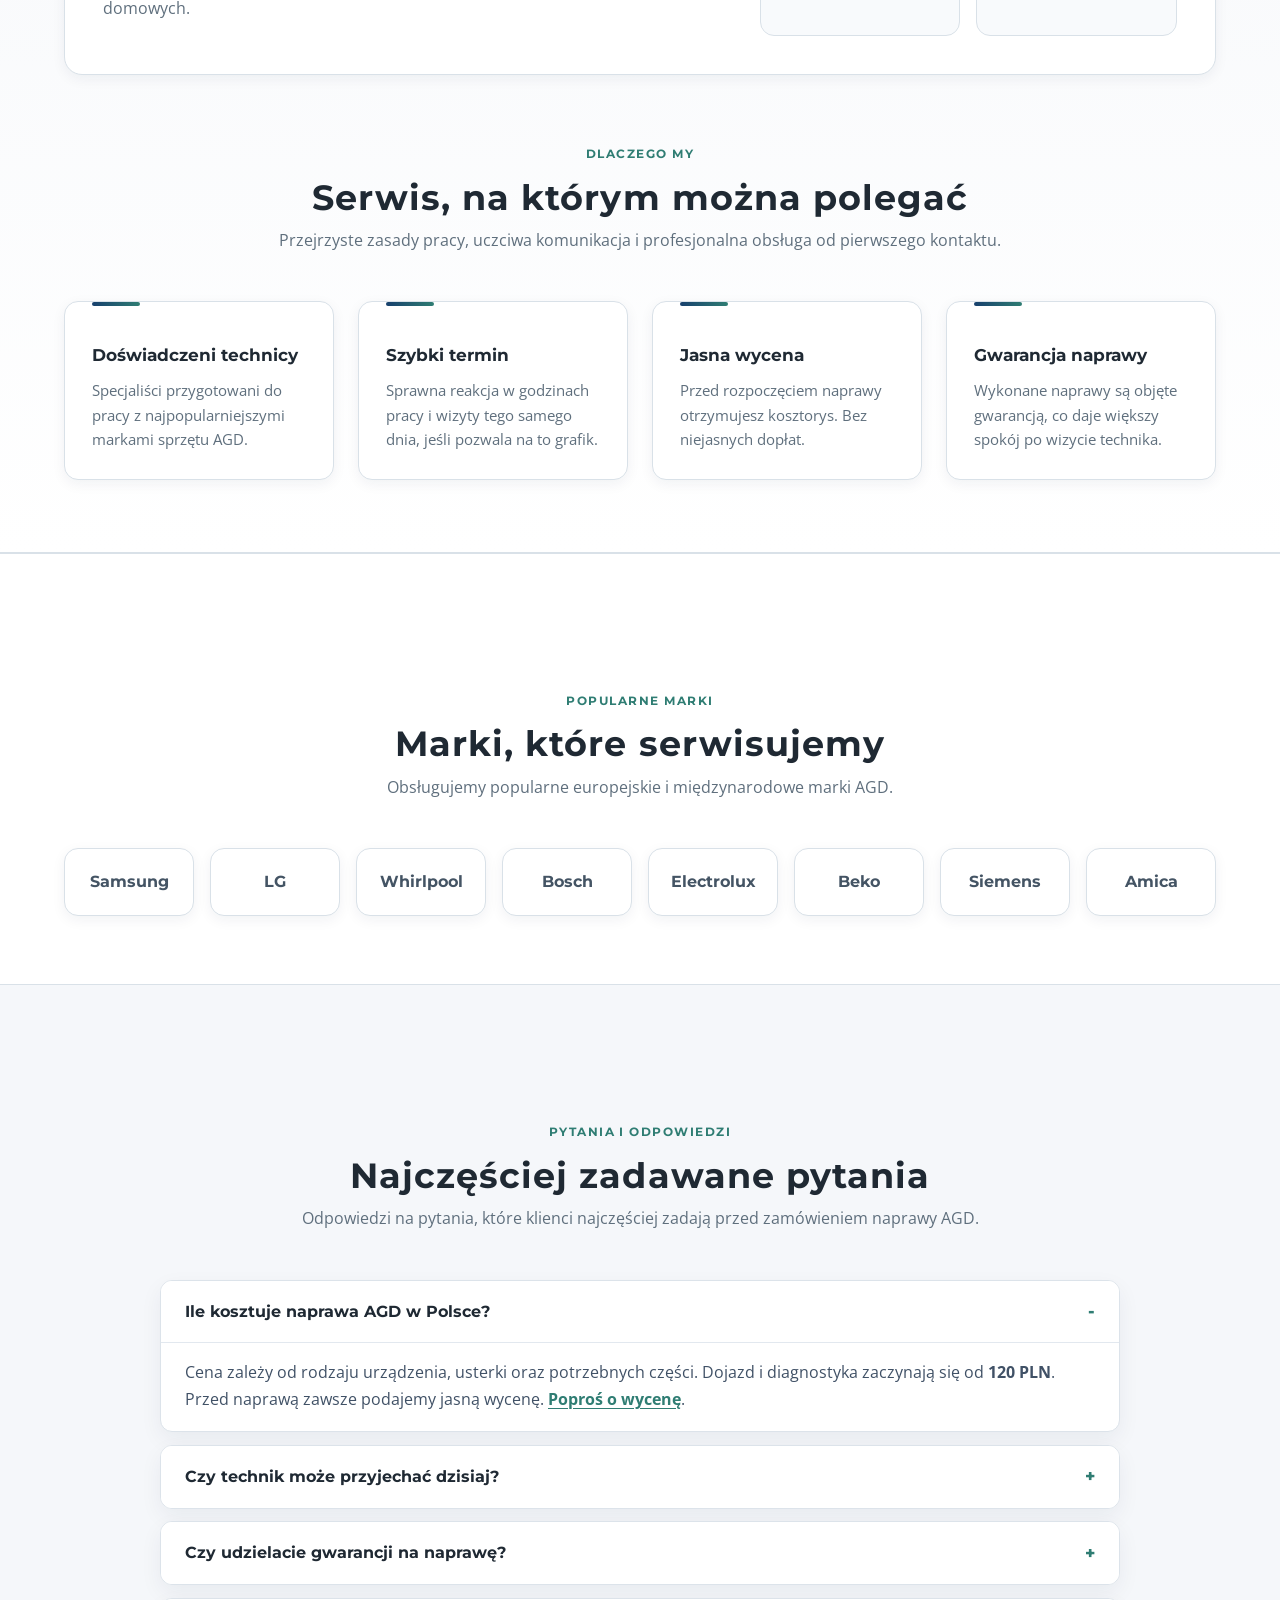
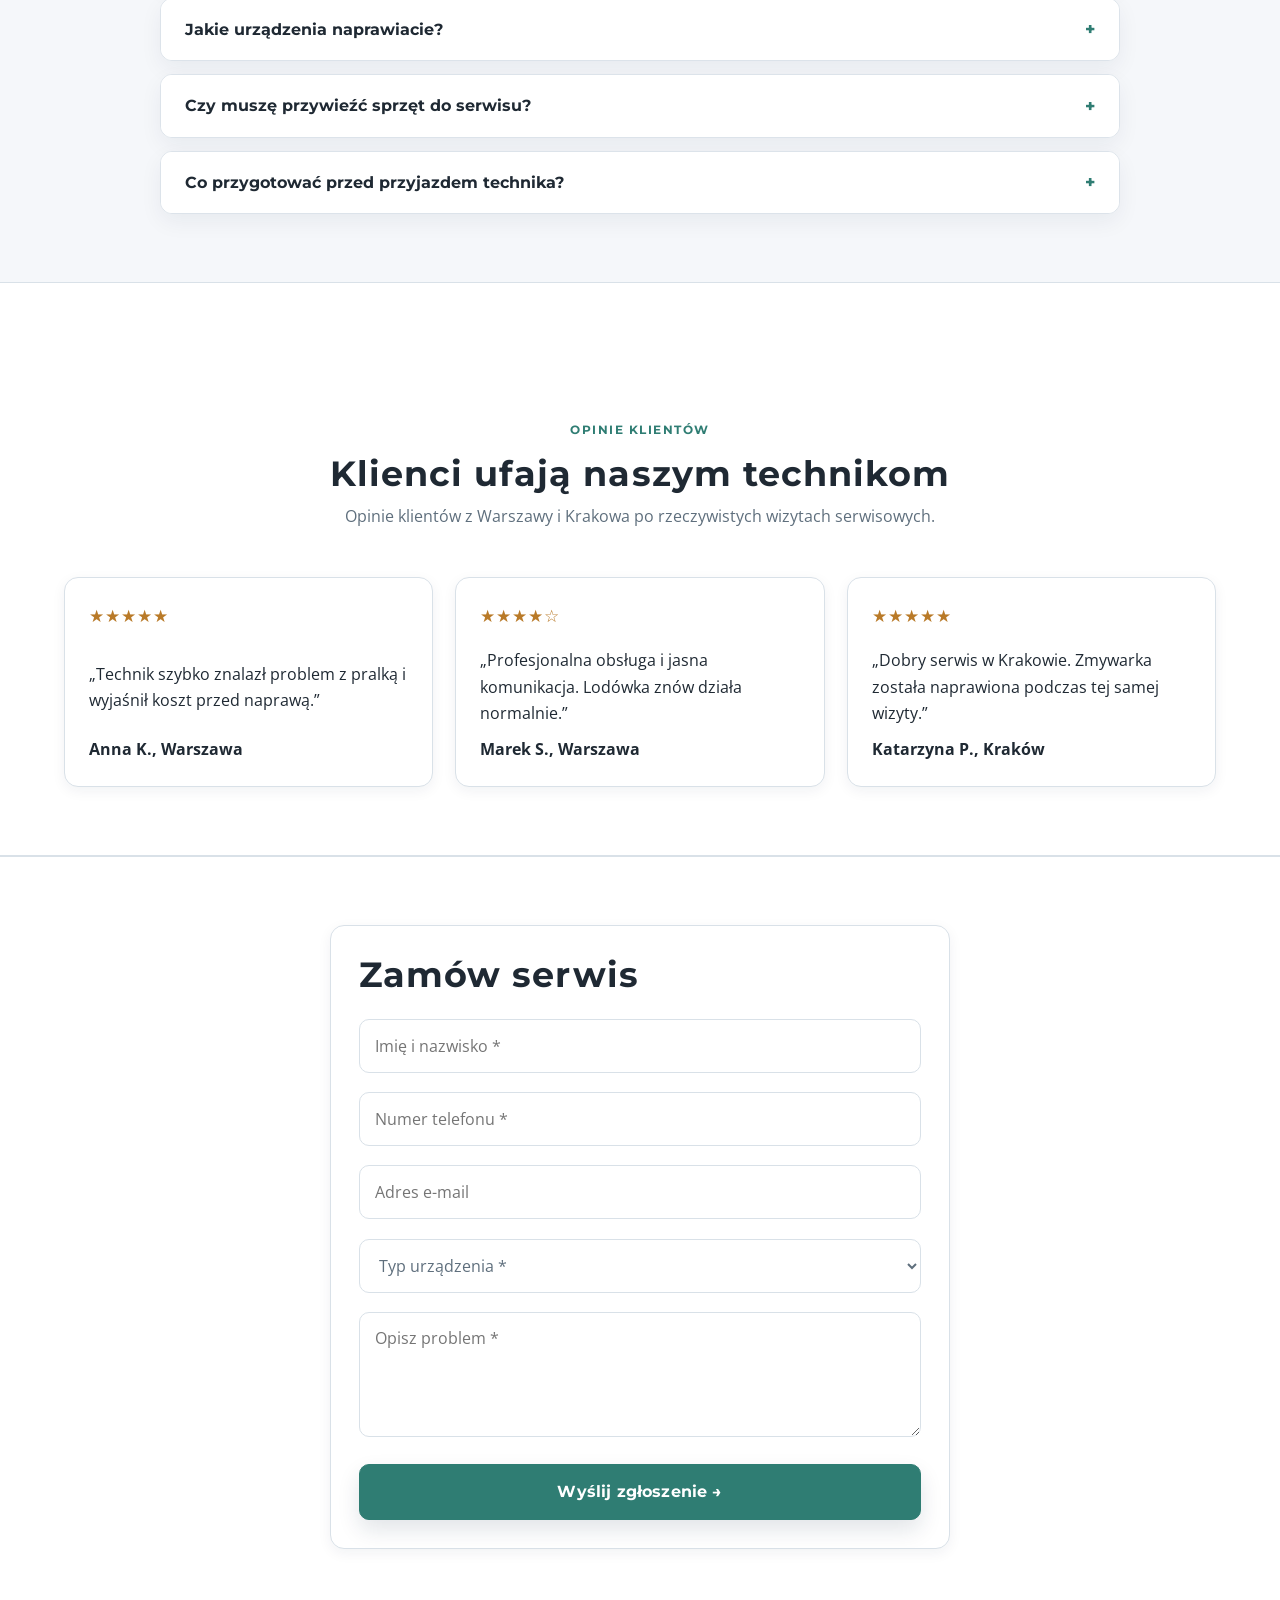
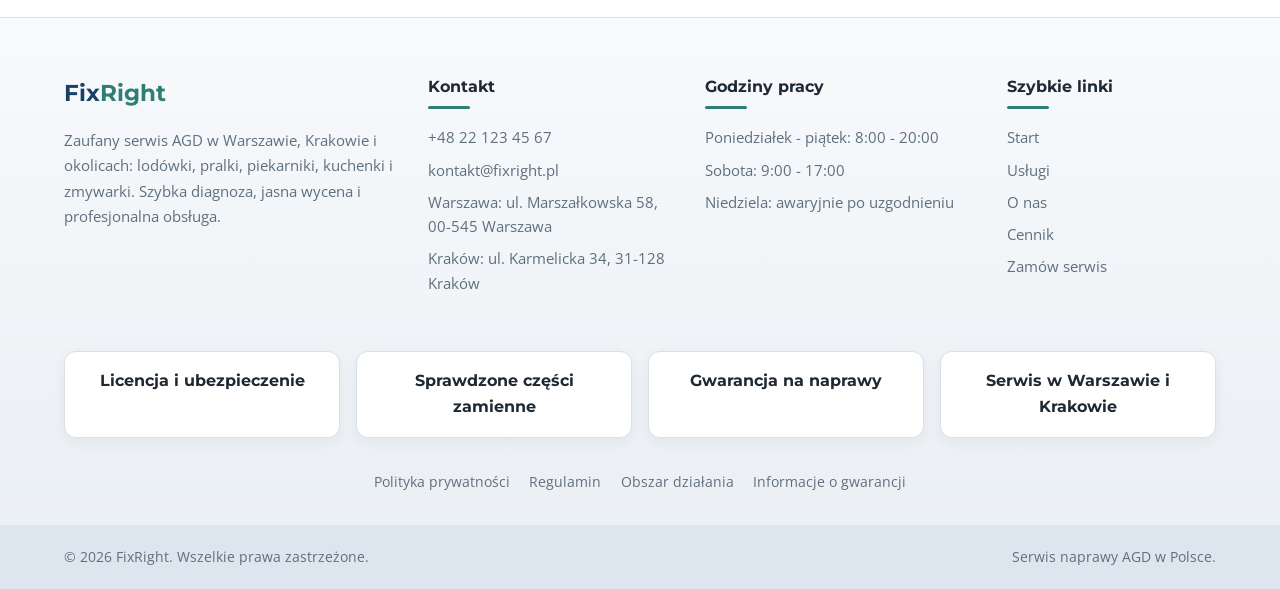
==== commit 4e77eb49: "admin design fix icon del and added func" ====
--- a/frontend/mainpage/index.html
+++ b/frontend/mainpage/index.html
@@ -270,8 +270,10 @@
                 <option value="dryer">Suszarka</option>
                 <option value="other">Inne urządzenie</option>
               </select>
+              <span class="form-error" id="appliance-error"></span>
             </div>
             <div class="form-group"><textarea id="problem_description" name="problem_description" class="form-input form-textarea" rows="4" placeholder="Opisz problem *"></textarea><span class="form-error" id="problem-error"></span></div>
+            <div class="form-alert" id="form-alert" hidden></div>
             <button type="submit" class="btn btn-primary btn-full" id="submit-btn"><span class="btn-text">Wyślij zgłoszenie &rarr;</span><span class="btn-loader" hidden>Wysyłanie...</span></button>
           </form>
           <div class="form-success" id="form-success" hidden>
--- a/frontend/mainpage/style.css
+++ b/frontend/mainpage/style.css
@@ -156,6 +156,7 @@
 }
 .btn:hover { transform: translateY(-2px); box-shadow: 0 16px 30px rgba(18, 38, 63, 0.16); }
 .btn:active { transform: translateY(0); box-shadow: 0 7px 16px rgba(18, 38, 63, 0.12); }
+.btn:disabled { opacity: 0.72; cursor: wait; transform: none; box-shadow: 0 10px 22px rgba(18, 38, 63, 0.12); }
 .btn-primary { background: var(--clr-accent); color: #fff; border-color: var(--clr-accent); }
 .btn-primary:hover { background: var(--clr-accent-dk); border-color: var(--clr-accent-dk); }
 .btn-blue { background: var(--clr-primary); color: #fff; border-color: var(--clr-primary); }
@@ -174,10 +175,10 @@
 .hero-bg {
   position: absolute;
   inset: 0;
-  background-image: url('main.jpg');
-  background-size: cover;
-  background-position: center top;
-  background-repeat: no-repeat;
+  background:
+    radial-gradient(circle at 18% 22%, rgba(47, 125, 115, 0.34), transparent 24%),
+    radial-gradient(circle at 82% 18%, rgba(23, 64, 109, 0.28), transparent 26%),
+    linear-gradient(120deg, #173556 0%, #1f4d78 42%, #2f7d73 100%);
   z-index: -2;
 }
 .hero::after {
@@ -432,6 +433,15 @@
 .form-textarea { resize: vertical; min-height: 110px; }
 .form-error { font-size: 0.8rem; color: #b42318; display: block; margin-top: 0.2rem; }
 .input-error { border-color: #b42318; }
+.form-alert {
+  background: #fff3f1;
+  border: 1px solid rgba(180, 35, 24, 0.16);
+  border-radius: 10px;
+  padding: 0.85rem 0.95rem;
+  color: #9f291d;
+  font-size: 0.9rem;
+  line-height: 1.5;
+}
 .form-success { background: #eef7f5; border: 1px solid rgba(47, 125, 115, 0.25); border-radius: var(--radius); padding: 1.5rem; text-align: center; }
 .form-success h3 { font-family: var(--font-main); color: var(--clr-accent); margin-bottom: 0.5rem; }
 .form-success p { color: var(--clr-ink-muted); margin-bottom: 1rem; }
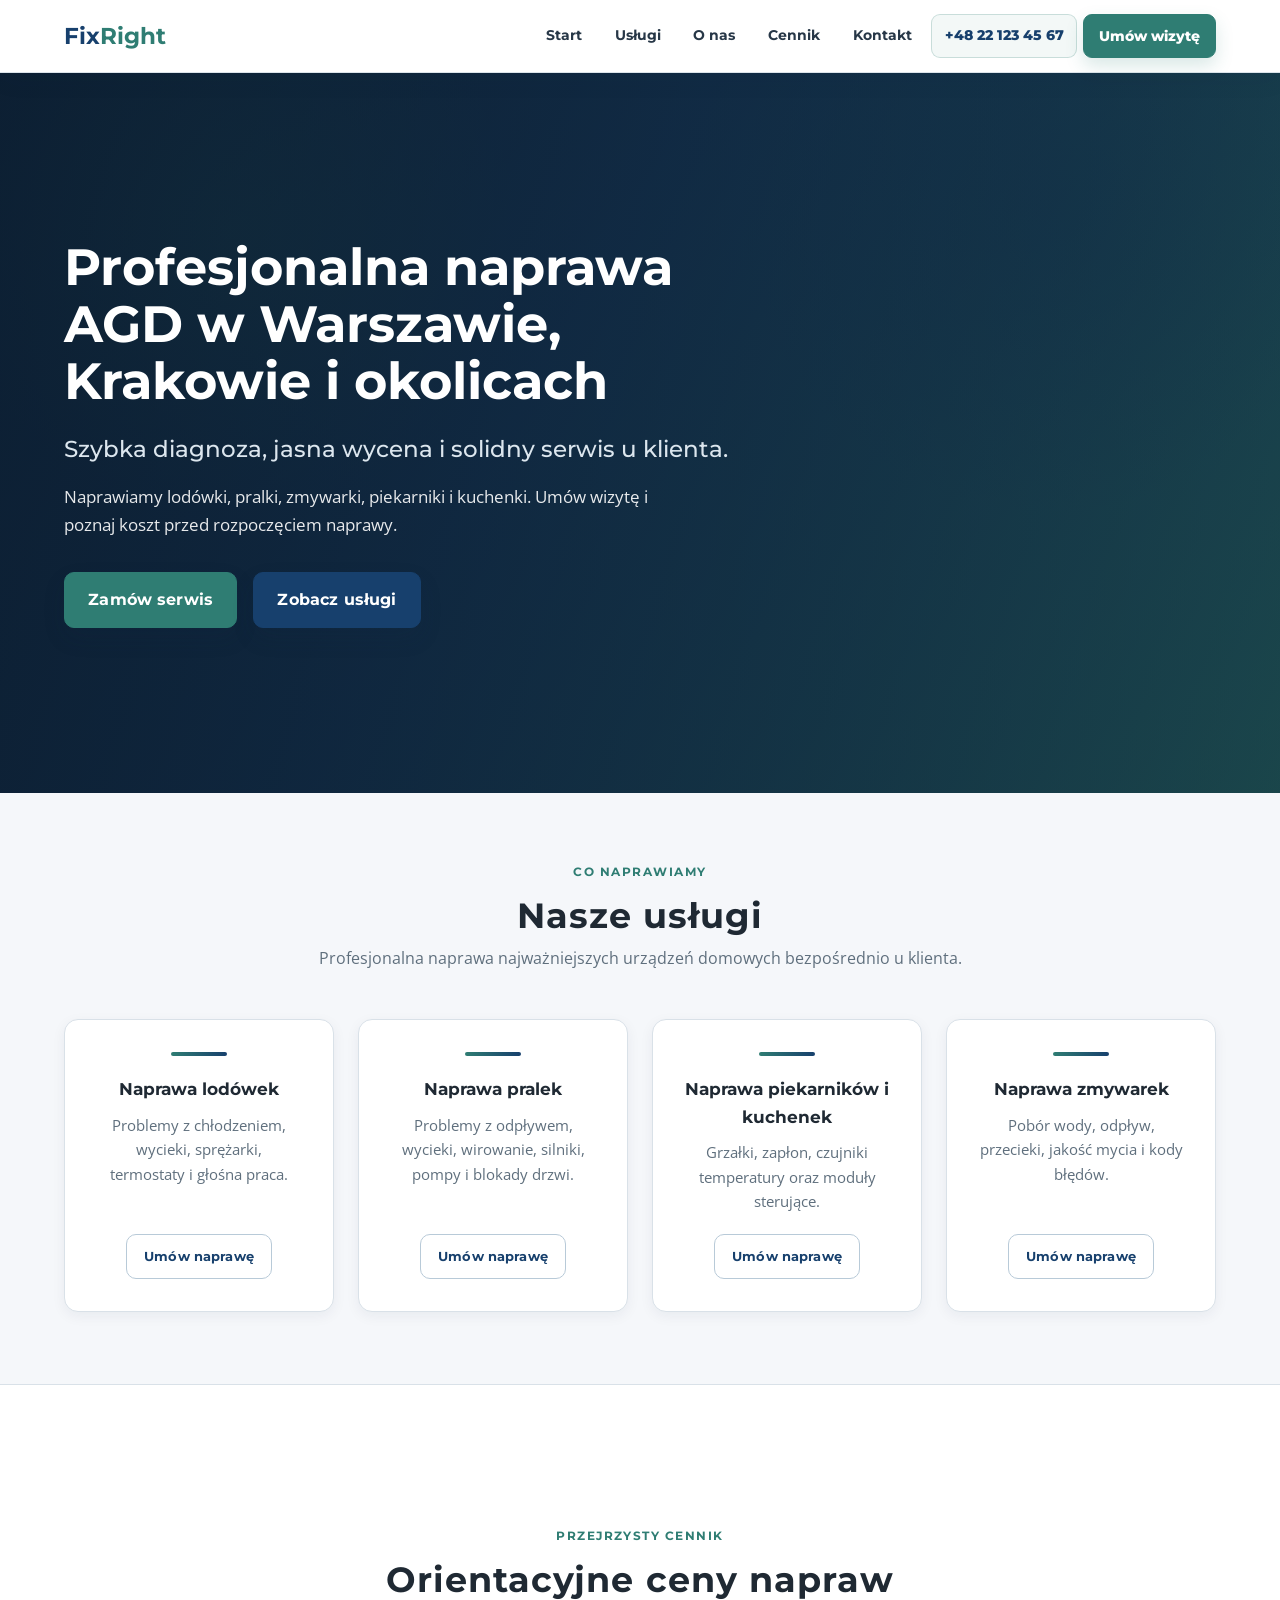
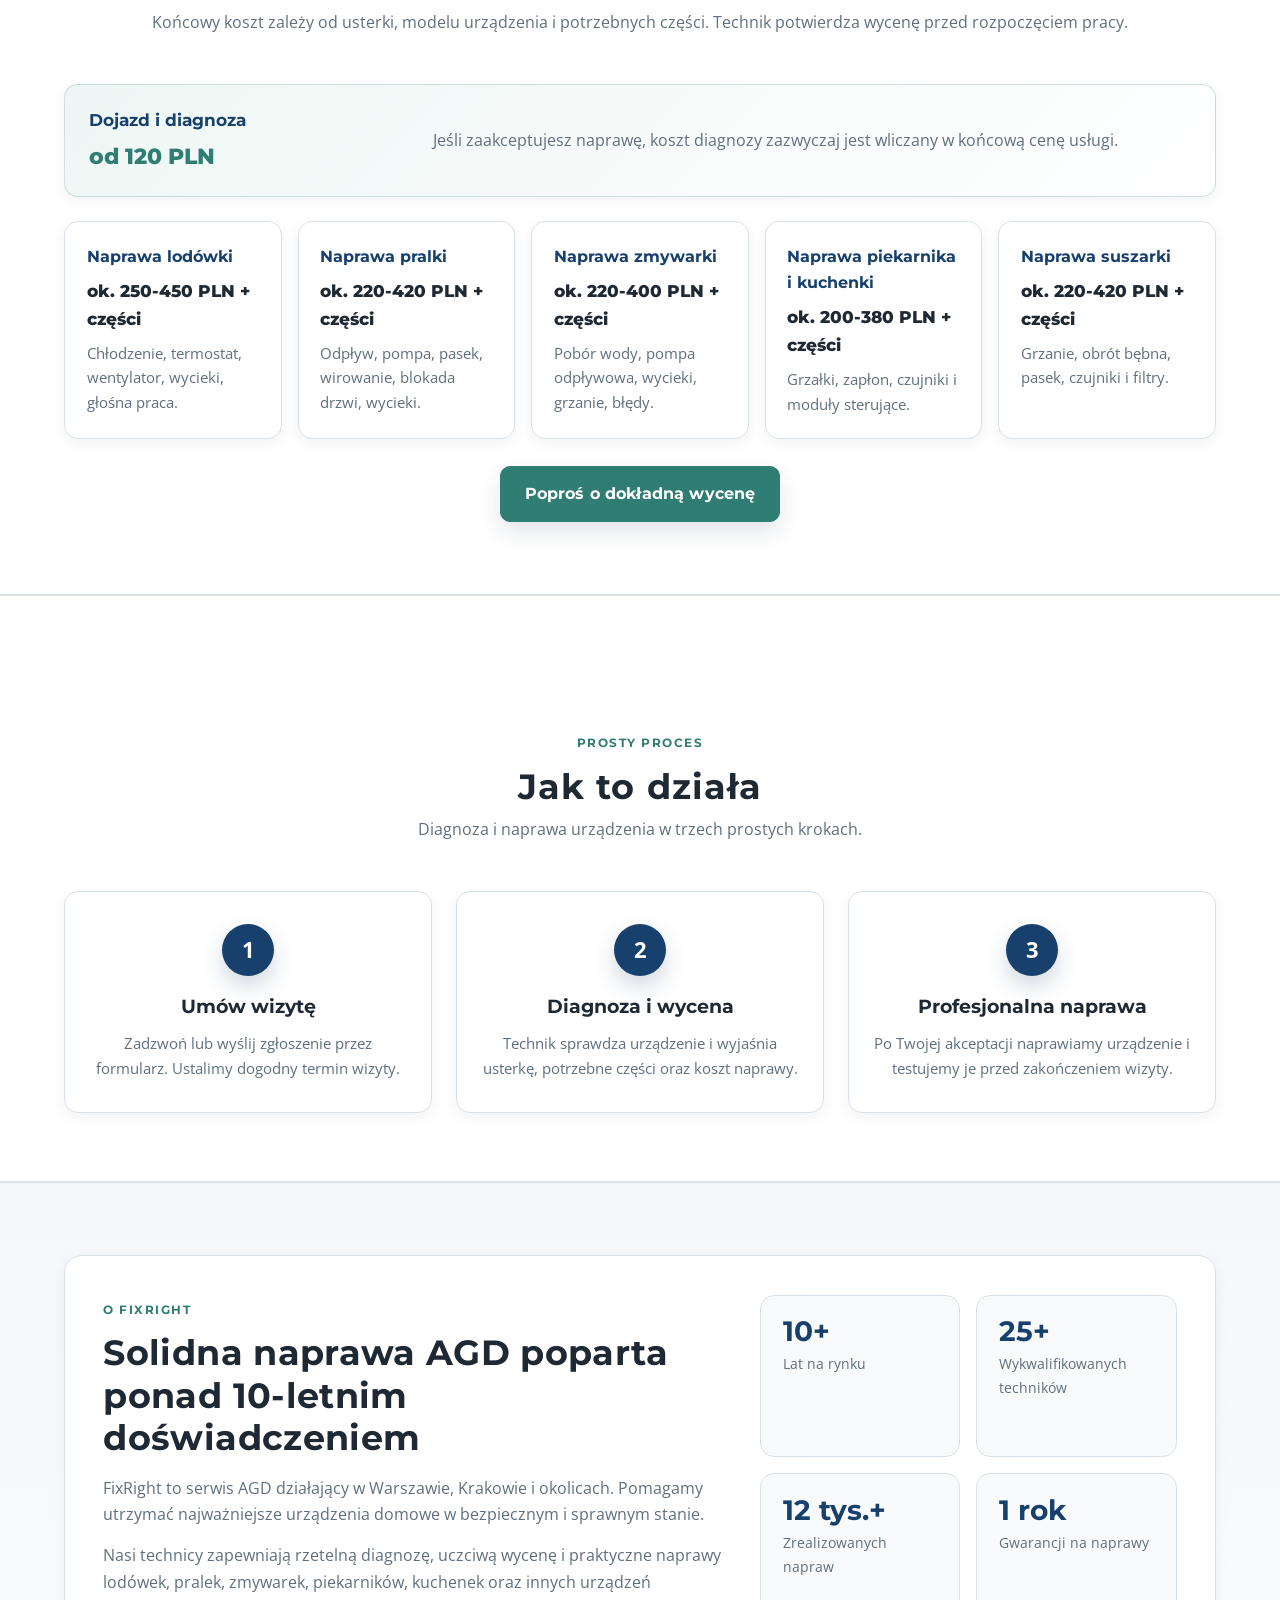
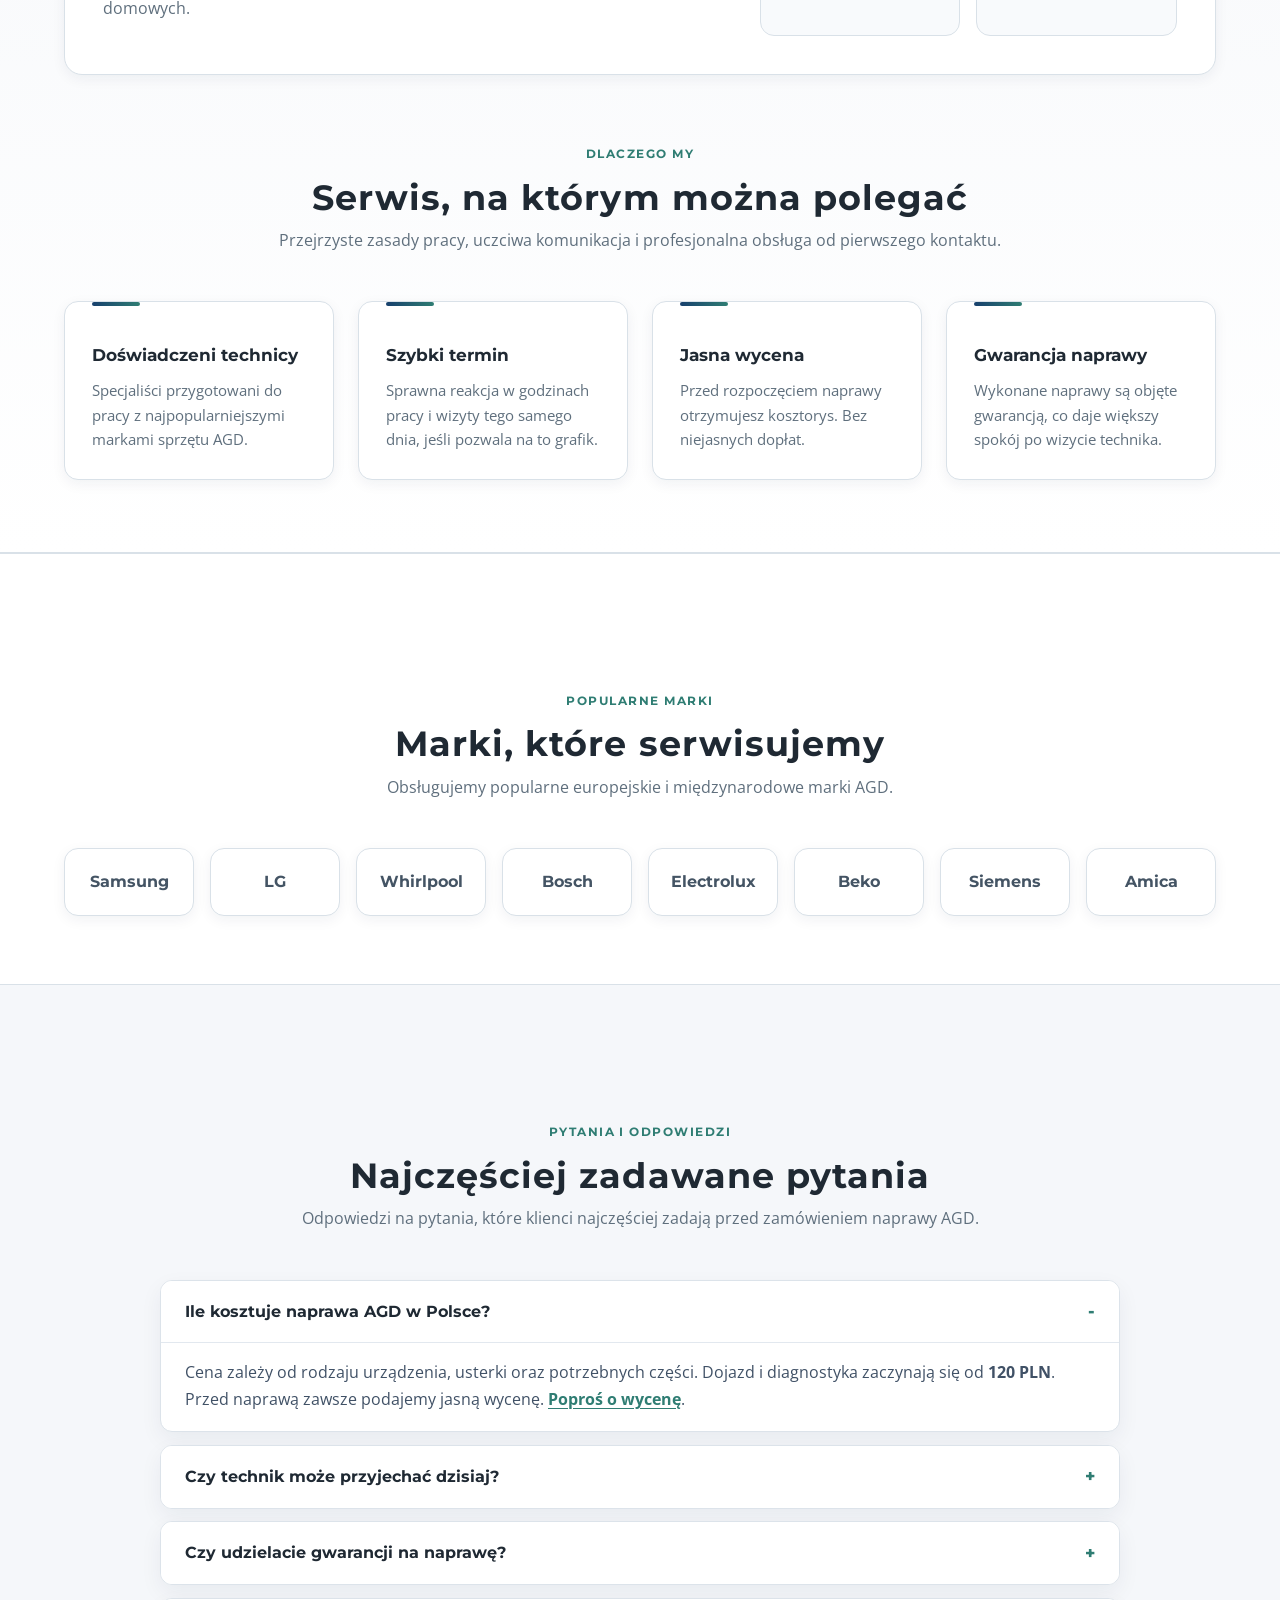
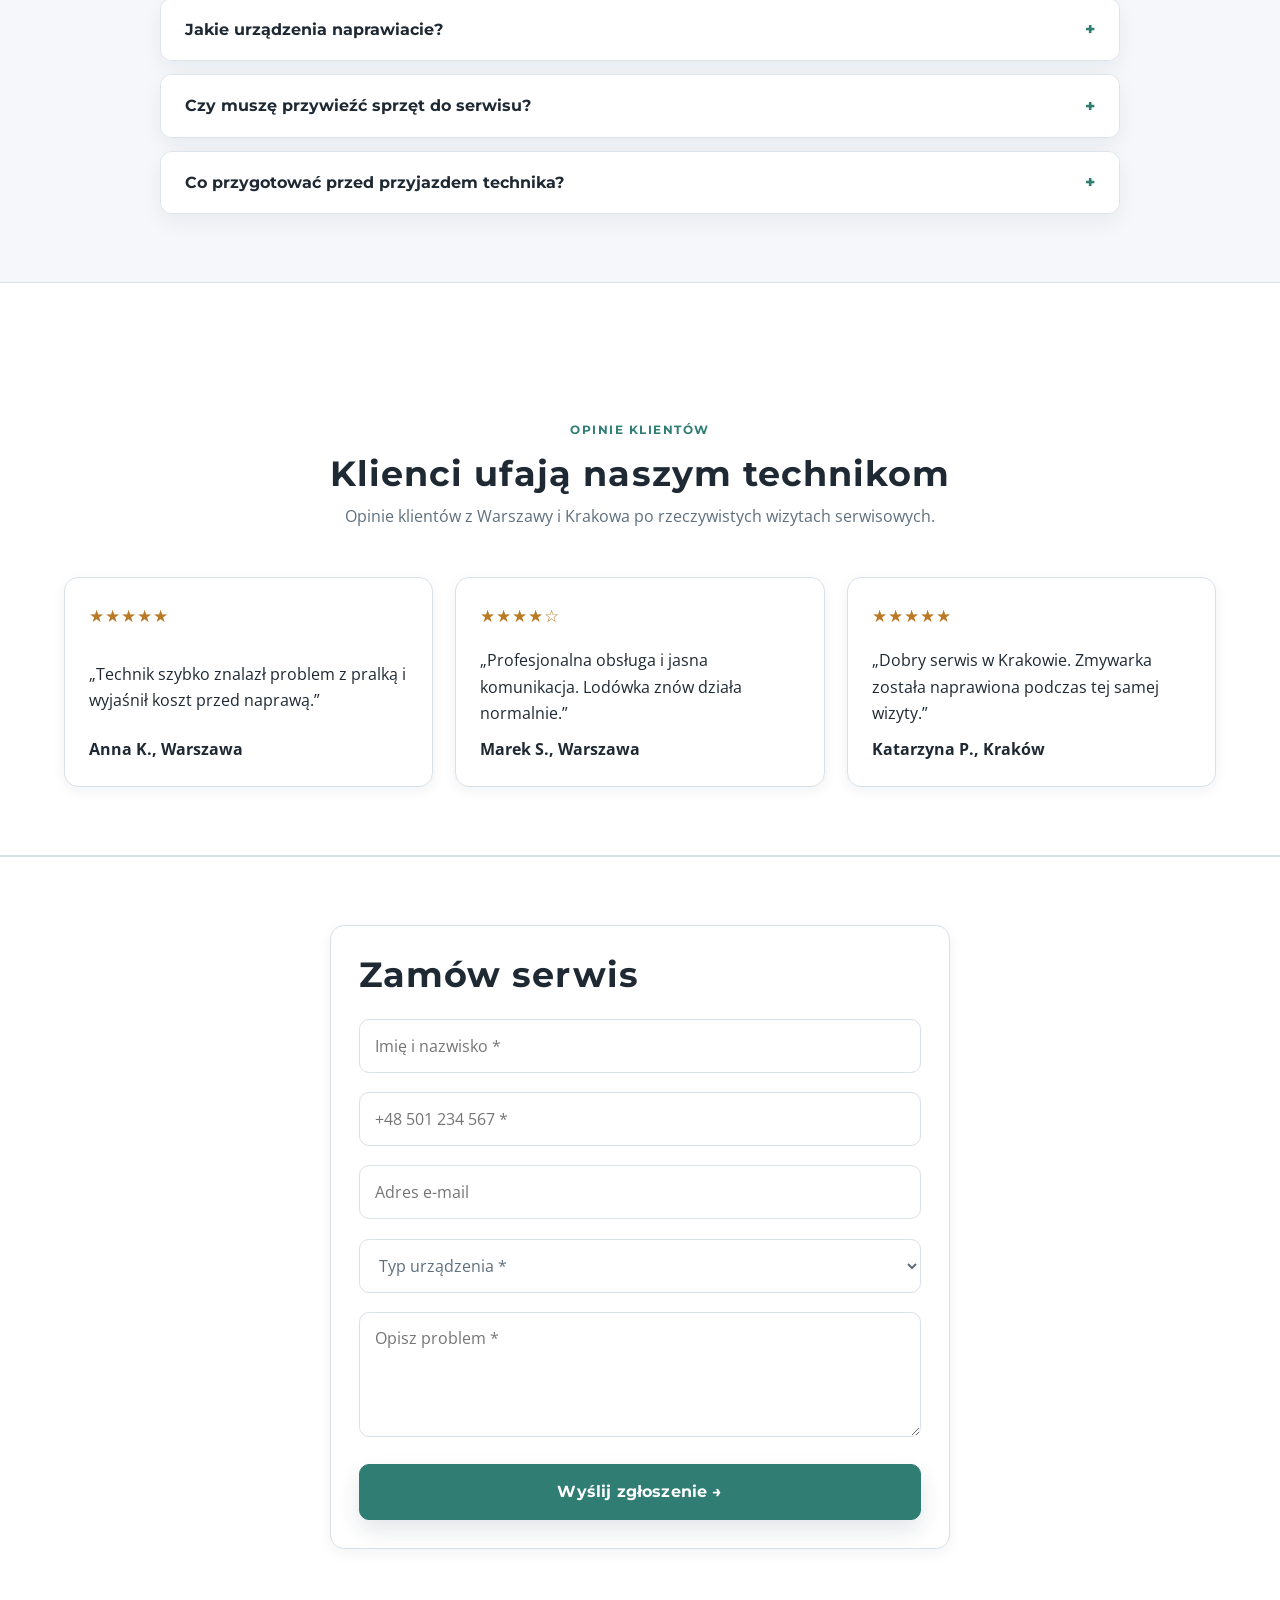
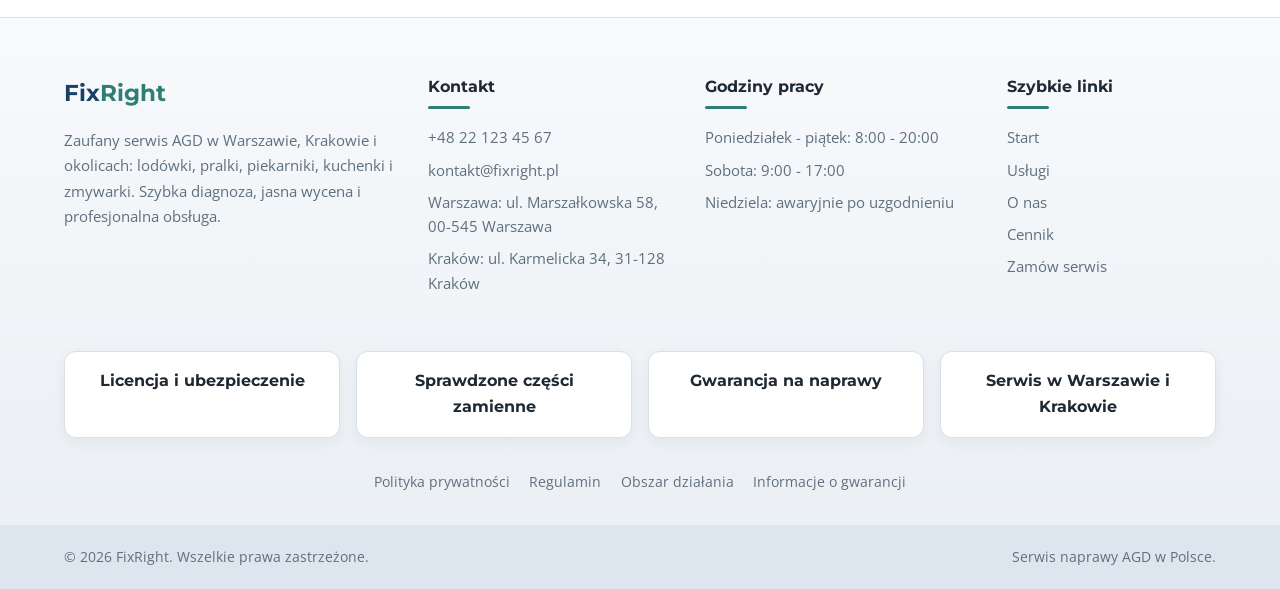
==== commit eadfcfed: "phone numbers fix" ====
--- a/frontend/mainpage/index.html
+++ b/frontend/mainpage/index.html
@@ -258,7 +258,7 @@
           <h2 class="section-title">Zamów serwis</h2>
           <form id="booking-form" class="booking-form" novalidate>
             <div class="form-group"><input type="text" id="name" name="name" class="form-input" placeholder="Imię i nazwisko *" autocomplete="name" /><span class="form-error" id="name-error"></span></div>
-            <div class="form-group"><input type="tel" id="phone" name="phone" class="form-input" placeholder="Numer telefonu *" autocomplete="tel" /><span class="form-error" id="phone-error"></span></div>
+            <div class="form-group"><input type="tel" id="phone" name="phone" class="form-input" placeholder="+48 501 234 567 *" autocomplete="tel" /><span class="form-error" id="phone-error"></span></div>
             <div class="form-group"><input type="email" id="email" name="email" class="form-input" placeholder="Adres e-mail" autocomplete="email" /><span class="form-error" id="email-error"></span></div>
             <div class="form-group">
               <select id="appliance_type" name="appliance_type" class="form-input form-select" required>
